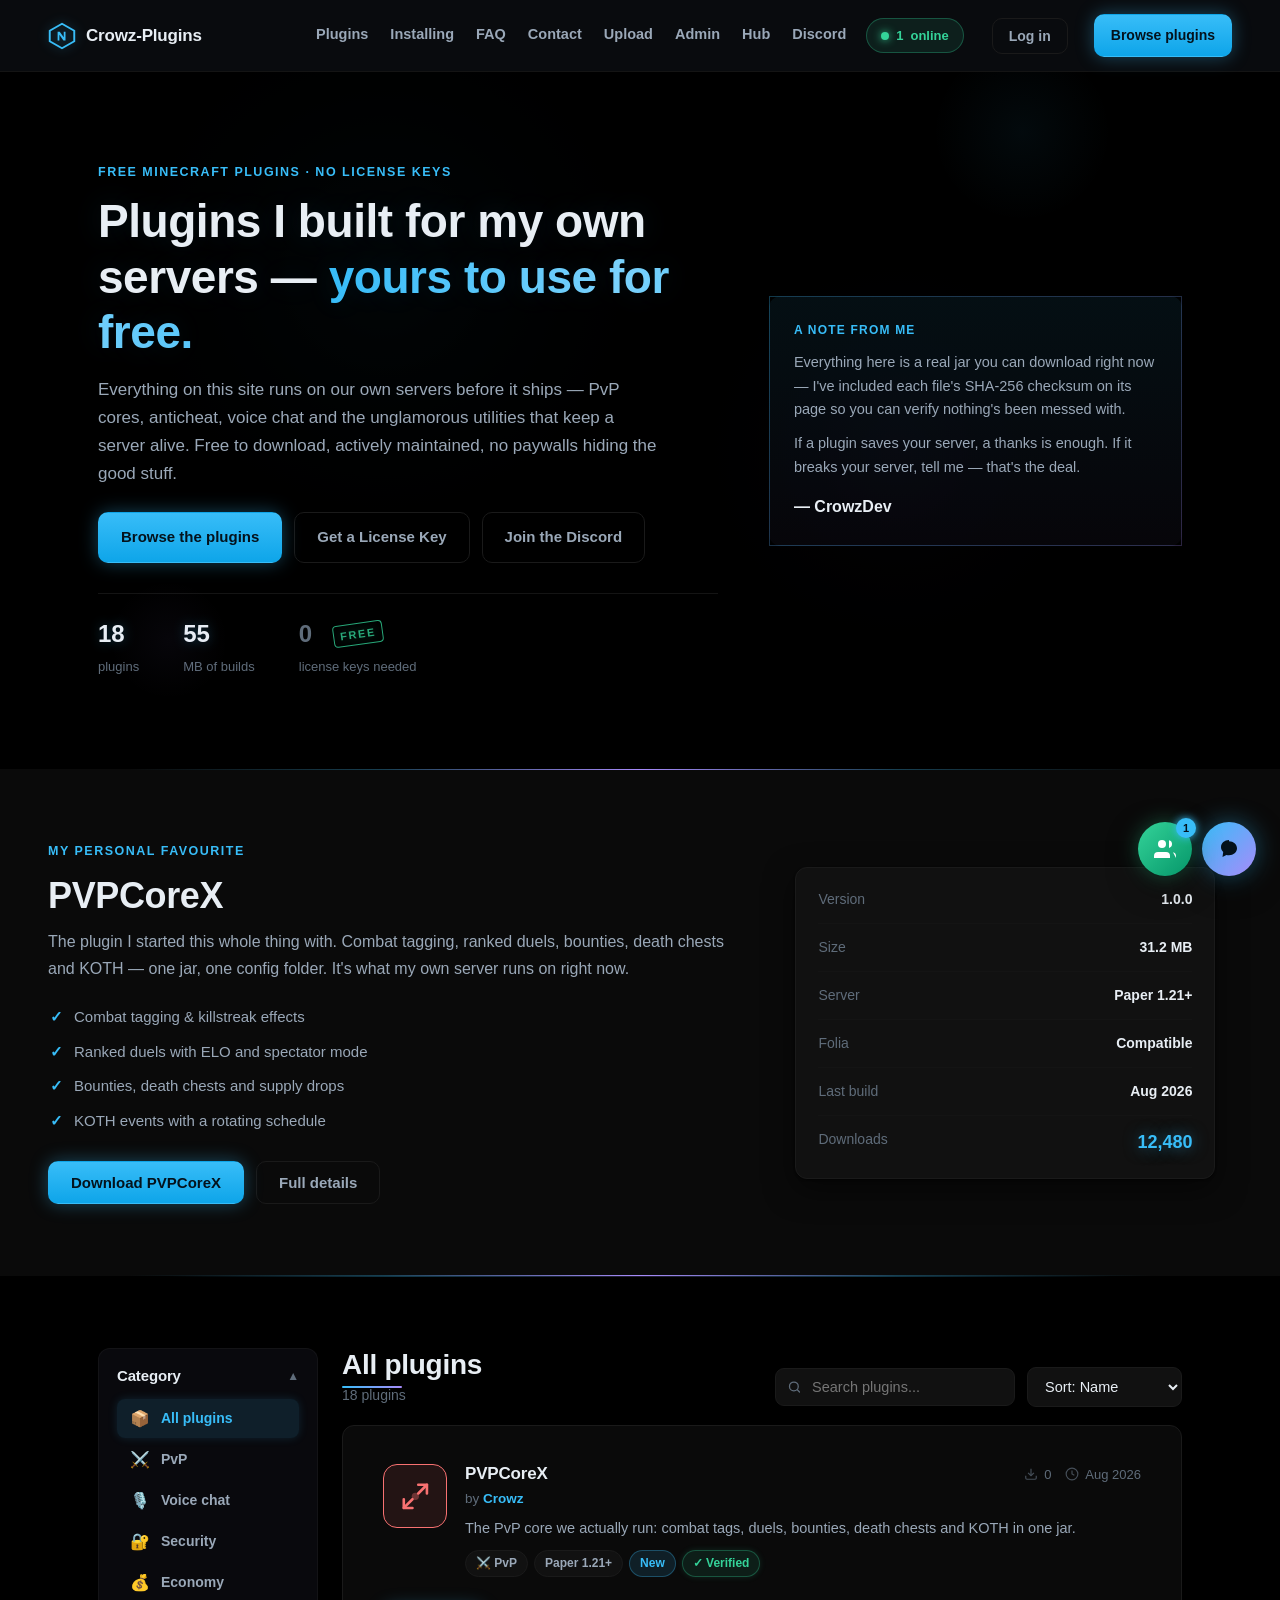
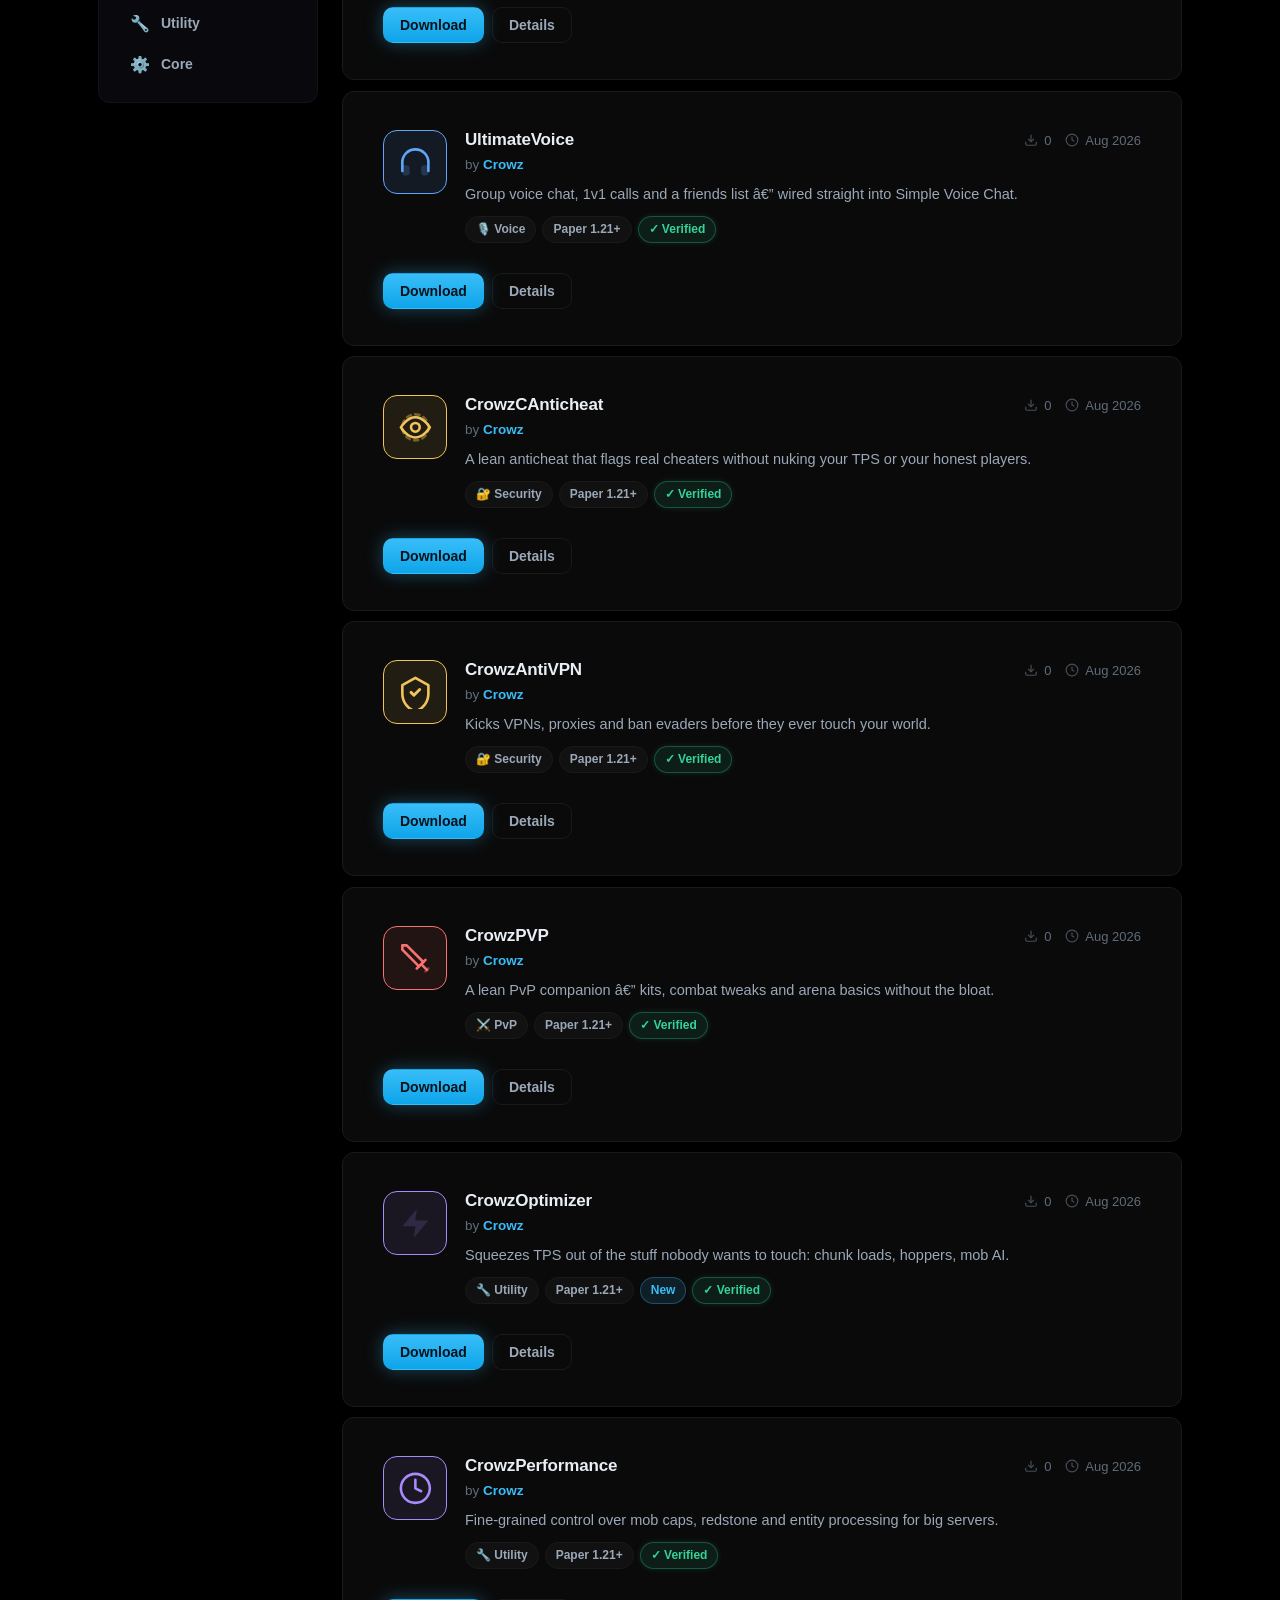
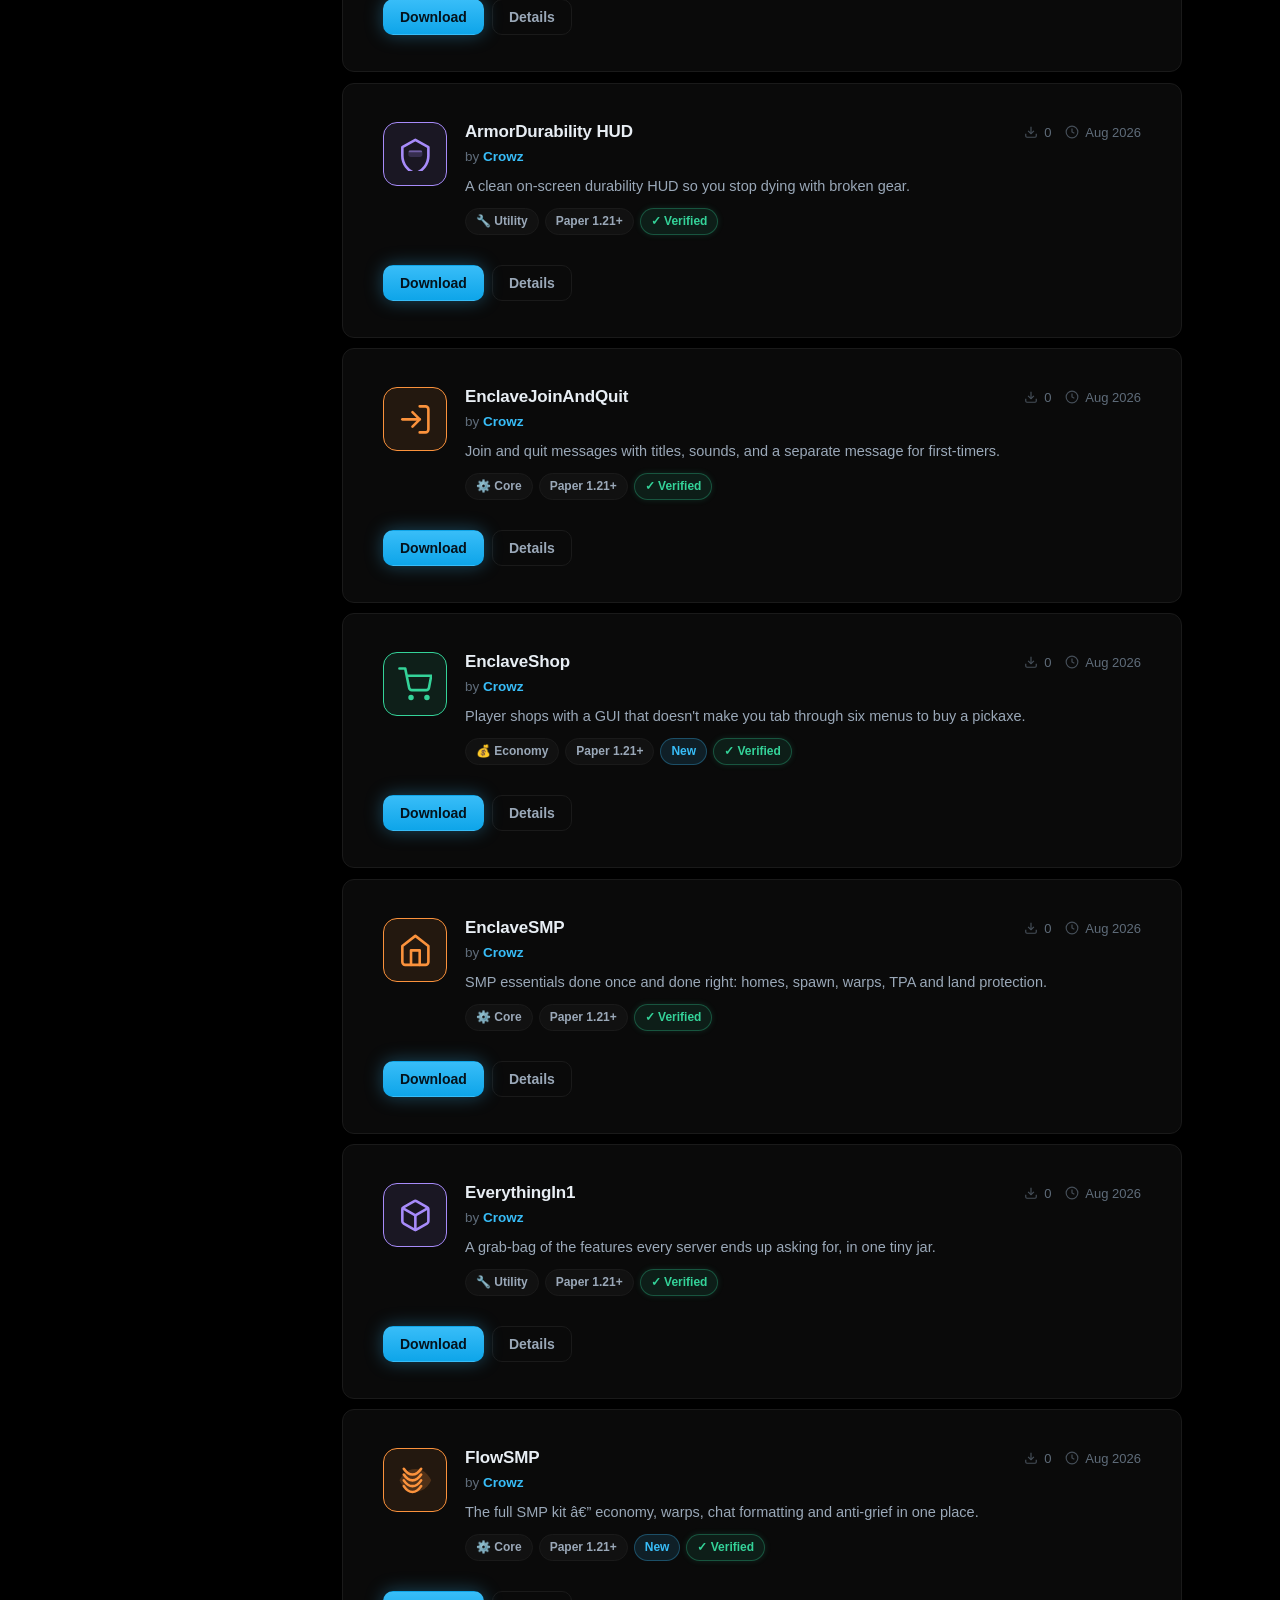
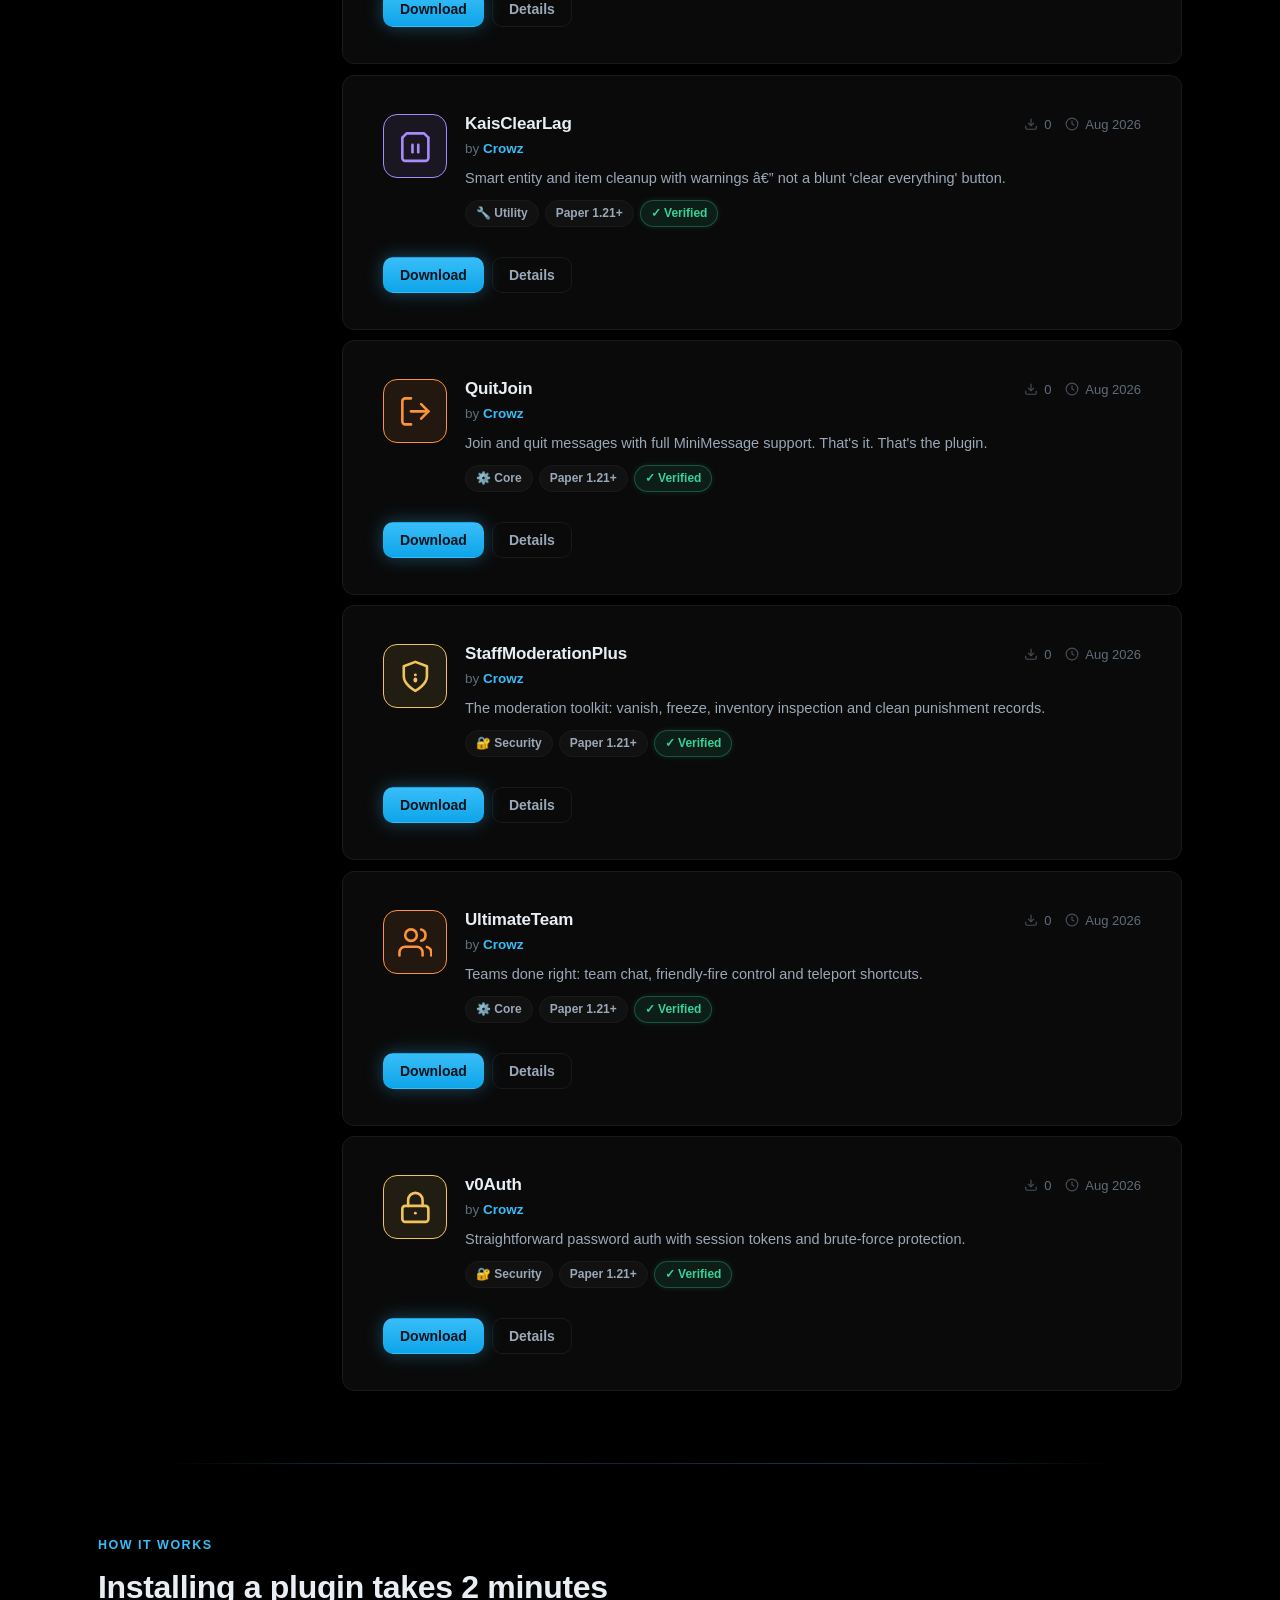
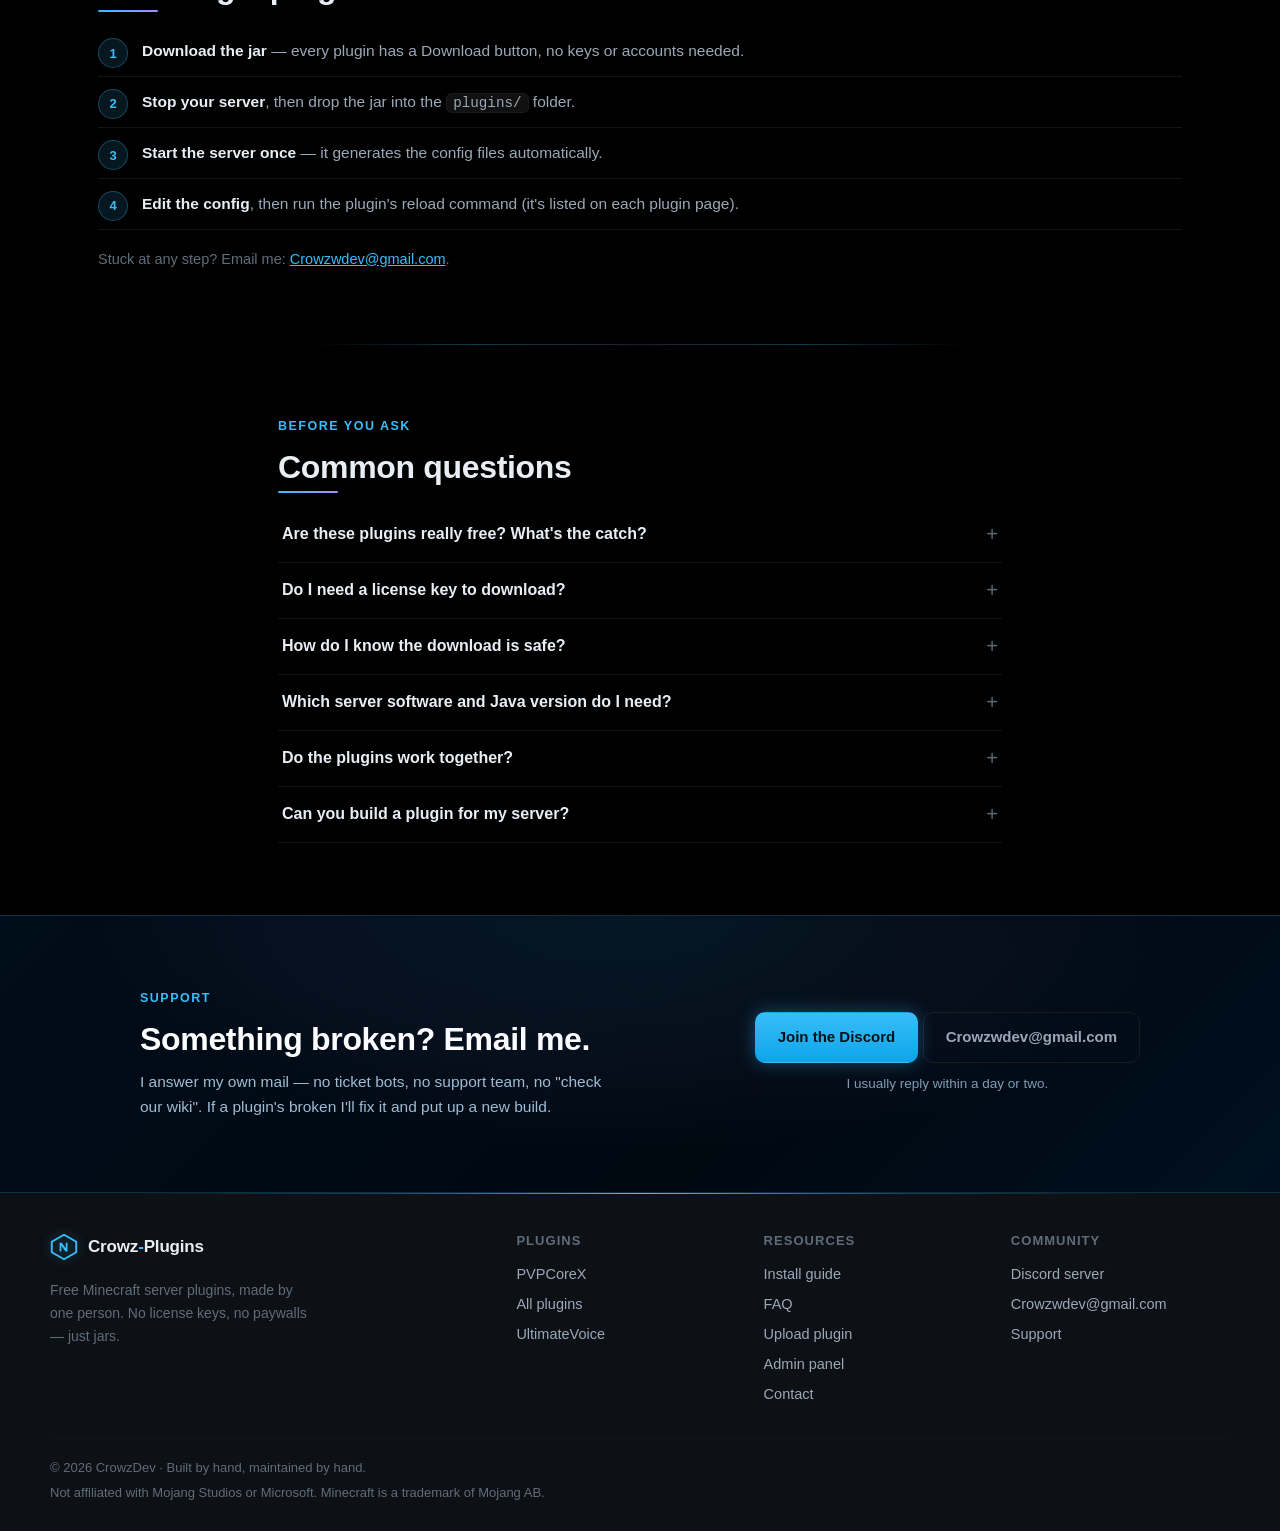
==== index.html @ bb456319 "Drop aria-hidden from decorative Google logo spans The logo spans live inside focusable buttons; Chr" ====
<!DOCTYPE html>
<html lang="en">
<head>
<meta charset="UTF-8">
<meta name="viewport" content="width=device-width, initial-scale=1.0">
<meta name="theme-color" content="#000000">
<title id="site-title">Crowz-Plugins · Free Minecraft Plugins</title>
<meta name="description" content="Free Minecraft server plugins, hand-built by one developer. No paywalls — just jars that work. PvP, anticheat, voice chat and more. StaffModerationPlus requires a free license key.">
<link rel="icon" href="data:image/svg+xml,%3Csvg xmlns='http://www.w3.org/2000/svg' viewBox='0 0 32 32'%3E%3Cpath d='M16 2 30 10v12L16 30 2 22V10Z' fill='%23f5f3ee' stroke='%232f7d4f' stroke-width='2'/%3E%3Ctext x='16' y='22' font-size='14' font-weight='700' text-anchor='middle' fill='%232f7d4f' font-family='Arial'%3EC%3C/text%3E%3C/svg%3E">
<link rel="stylesheet" href="css/style.css">
<link rel="stylesheet" href="css/loader.css">
</head>
<body>

<!-- Loading screen -->
<div class="site-loader" id="site-loader" inert>
    <div class="loader-card">
        <svg class="loader-mark" viewBox="0 0 32 32" aria-hidden="true">
            <path d="M16 2 30 10v12L16 30 2 22V10Z" fill="none" stroke="currentColor" stroke-width="2.2"/>
            <path d="M11 21V11h2.4l4.6 6.4V11H20v10h-2.4L13 14.6V21Z" fill="currentColor"/>
        </svg>
        <div class="loader-name">Crowz-Plugins</div>
        <div class="loader-sub">Free Minecraft plugins</div>
        <div class="loader-bar"><span></span></div>
        <div class="loader-msg" data-loader-msg>Loading…</div>
    </div>
</div>

<div class="scroll-progress" id="scroll-progress"></div>
<canvas id="mesh-canvas" aria-hidden="true"></canvas>
<canvas id="particle-canvas" aria-hidden="true"></canvas>
<div class="mouse-glow" id="mouse-glow"></div>

<header class="site-header" id="site-header">
    <a class="brand" href="#top" aria-label="Crowz-Plugins home">
        <svg class="brand-mark" viewBox="0 0 32 32" aria-hidden="true">
            <path d="M16 2 30 10v12L16 30 2 22V10Z" fill="none" stroke="currentColor" stroke-width="2.2"/>
            <path d="M11 21V11h2.4l4.6 6.4V11H20v10h-2.4L13 14.6V21Z" fill="currentColor"/>
        </svg>
        <span class="brand-name" id="brand-name" data-text="Crowz-Plugins">Crowz<span>-</span>Plugins</span>
    </a>
    <nav class="nav" id="nav-links" aria-label="Main navigation">
        <a href="#plugins">Plugins</a>
        <a href="#install">Installing</a>
        <a href="#faq">FAQ</a>
        <a href="#support">Contact</a>
        <a href="upload.html">Upload</a>
        <a href="admin.html">Admin</a>
        <a href="../Crowz-Hub/index.html">Hub</a>
        <a href="https://discord.gg/NG2hyARph" target="_blank" rel="noopener">Discord</a>
    </nav>
    <div class="online-badge" id="online-badge">
        <span class="online-dot"></span>
        <span id="online-count">0</span> online
    </div>
    <div class="account-area" id="account-area"></div>
    <a href="#plugins" class="btn btn-primary btn-sm nav-cta">Browse plugins</a>
    <button class="nav-toggle" id="nav-toggle" aria-expanded="false" aria-label="Toggle menu">
        <span></span><span></span><span></span>
    </button>
</header>

<main id="top">

    <section class="hero">
        <div class="hero-copy">
            <p class="eyebrow">Free Minecraft plugins · no license keys</p>
            <h1>Plugins I built for my own servers — <em>yours to use for free.</em></h1>
            <p class="hero-sub" id="hero-sub">I make these plugins because my own servers needed them. No paywalls, no license keys, no "premium" versions. Download the jar, drop it in your plugins folder, done. If something breaks, email me and I'll actually fix it.</p>
            <div class="hero-actions">
                <a href="#plugins" class="btn btn-primary">Browse the plugins</a>
                <a href="https://licensegenerator-ten.vercel.app/" target="_blank" rel="noopener" class="btn btn-ghost">Get a License Key</a>
                <a href="https://discord.gg/NG2hyARph" target="_blank" rel="noopener" class="btn btn-ghost">Join the Discord</a>
            </div>
            <div class="hero-stats">
                <div class="stat">
                    <strong id="stat-plugins">0</strong>
                    <span>plugins</span>
                </div>
                <div class="stat">
                    <strong id="stat-size">0</strong>
                    <span>MB of builds</span>
                </div>
                <div class="stat">
                    <strong>0</strong>
                    <span>license keys needed</span>
                </div>
            </div>
        </div>

        <aside class="note-card" aria-label="A note from the developer">
            <p class="note-label">A note from me</p>
            <p class="note-text">Everything here is a real jar you can download right now — I've included each file's SHA-256 checksum on its page so you can verify nothing's been messed with.</p>
            <p class="note-text">If a plugin saves your server, a thanks is enough. If it breaks your server, tell me — that's the deal.</p>
            <p class="note-sign">— CrowzDev</p>
        </aside>
    </section>

    <section class="featured" id="featured">
        <div class="featured-info">
            <p class="eyebrow">My personal favourite</p>
            <h2>PVPCoreX</h2>
            <p class="featured-desc">The plugin I started this whole thing with. Combat tagging, ranked duels, bounties, death chests and KOTH — one jar, one config folder. It's what my own server runs on right now.</p>
            <ul class="feature-list">
                <li>Combat tagging &amp; killstreak effects</li>
                <li>Ranked duels with ELO and spectator mode</li>
                <li>Bounties, death chests and supply drops</li>
                <li>KOTH events with a rotating schedule</li>
            </ul>
            <div class="featured-actions">
                <button class="btn btn-primary" data-download="pvpcorex">Download PVPCoreX</button>
                <button class="btn btn-ghost" data-open="pvpcorex">Full details</button>
            </div>
        </div>
        <div class="featured-panel">
            <div class="fp-row"><span>Version</span><strong>1.0.0</strong></div>
            <div class="fp-row"><span>Size</span><strong>31.2 MB</strong></div>
            <div class="fp-row"><span>Server</span><strong>Paper 1.21+</strong></div>
            <div class="fp-row"><span>Folia</span><strong>Compatible</strong></div>
            <div class="fp-row"><span>Last build</span><strong>Aug 2026</strong></div>
            <div class="fp-row fp-total"><span>Downloads</span><strong id="featured-downloads">12,480</strong></div>
        </div>
    </section>

    <section class="plugins" id="plugins">
        <div class="plugins-layout">
            <!-- Category sidebar -->
            <aside class="cat-sidebar" id="cat-sidebar">
                <h3 class="cat-heading">Category <span class="cat-toggle" id="cat-toggle">▲</span></h3>
                <div class="cat-list" id="cat-list">
                    <button class="cat-btn active" data-cat="all"><span class="cat-icon">📦</span> All plugins</button>
                    <button class="cat-btn" data-cat="pvp"><span class="cat-icon">⚔️</span> PvP</button>
                    <button class="cat-btn" data-cat="voice"><span class="cat-icon">🎙️</span> Voice chat</button>
                    <button class="cat-btn" data-cat="security"><span class="cat-icon">🔐</span> Security</button>
                    <button class="cat-btn" data-cat="economy"><span class="cat-icon">💰</span> Economy</button>
                    <button class="cat-btn" data-cat="utility"><span class="cat-icon">🔧</span> Utility</button>
                    <button class="cat-btn" data-cat="core"><span class="cat-icon">⚙️</span> Core</button>
                </div>
            </aside>

            <!-- Main content -->
            <div class="plugins-main">
                <div class="plugins-head">
                    <div>
                        <h2>All plugins</h2>
                        <p class="section-note" id="plugin-count">18 plugins</p>
                    </div>
                    <div class="toolbar">
                        <div class="search-wrap">
                            <svg viewBox="0 0 24 24" aria-hidden="true"><circle cx="11" cy="11" r="7"/><path d="m20 20-3.5-3.5"/></svg>
                            <input type="text" id="search" placeholder="Search plugins..." autocomplete="off" aria-label="Search plugins">
                        </div>
                        <select id="sort-filter" aria-label="Sort by">
                            <option value="name">Sort: Name</option>
                            <option value="downloads">Sort: Downloads</option>
                            <option value="updated">Sort: Updated</option>
                        </select>
                    </div>
                </div>
                <div class="plugins-grid" id="plugins-grid"></div>
                <div class="empty-state" id="empty-state" hidden>
                    <p>Nothing matches that search.</p>
                    <p class="empty-hint">Try a plugin name, a category, or something like "lag" or "voice".</p>
                </div>
            </div>
        </div>
    </section>

    <section class="install" id="install">
        <p class="eyebrow">How it works</p>
        <h2>Installing a plugin takes 2 minutes</h2>
        <ol class="install-list">
            <li><strong>Download the jar</strong> — every plugin has a Download button, no keys or accounts needed.</li>
            <li><strong>Stop your server</strong>, then drop the jar into the <code>plugins/</code> folder.</li>
            <li><strong>Start the server once</strong> — it generates the config files automatically.</li>
            <li><strong>Edit the config</strong>, then run the plugin's reload command (it's listed on each plugin page).</li>
        </ol>
        <p class="install-note">Stuck at any step? Email me: <a href="mailto:Crowzwdev@gmail.com">Crowzwdev@gmail.com</a>.</p>
    </section>

    <section class="faq" id="faq">
        <p class="eyebrow">Before you ask</p>
        <h2>Common questions</h2>
        <div class="faq-list">
            <div class="faq-item">
                <button class="faq-q" aria-expanded="false">Are these plugins really free? What's the catch?</button>
                <div class="faq-a"><p>Really free, no catch. I built these for my own servers and I publish them because other server owners kept asking. No license keys, no premium tier, no "donate to unlock" — if you want a custom plugin built for your server, that's a paid commission, but everything here is free.</p></div>
            </div>
            <div class="faq-item">
                <button class="faq-q" aria-expanded="false">Do I need a license key to download?</button>
                <div class="faq-a"><p>Most plugins download straight away with no key needed. StaffModerationPlus requires a free license key — get one at <a href="https://licensegenerator-ten.vercel.app/" target="_blank" rel="noopener">licensegenerator-ten.vercel.app</a>. It takes 2 seconds.</p></div>
            </div>
            <div class="faq-item">
                <button class="faq-q" aria-expanded="false">How do I know the download is safe?</button>
                <div class="faq-a"><p>Each plugin page shows the SHA-256 checksum of the exact jar you're downloading. If you know how, you can verify the file matches — it's the same checksum I got when I built the jar. Other than that, I'm one person with a reputation to keep, so be sensible and report anything weird to me directly.</p></div>
            </div>
            <div class="faq-item">
                <button class="faq-q" aria-expanded="false">Which server software and Java version do I need?</button>
                <div class="faq-a"><p>Everything here targets Paper 1.21+ with Java 21, and the main plugins run on Folia. Spigot may work for some plugins, but I test against Paper and that's what I recommend.</p></div>
            </div>
            <div class="faq-item">
                <button class="faq-q" aria-expanded="false">Do the plugins work together?</button>
                <div class="faq-a"><p>They're designed to. PVPCoreX and CrowzPVP share config conventions, StaffModerationPlus hooks into CrowzCAnticheat's alerts, and UltimateVoice pairs with anything. If two plugins ever fight, tell me — that's a bug I want to know about.</p></div>
            </div>
            <div class="faq-item">
                <button class="faq-q" aria-expanded="false">Can you build a plugin for my server?</button>
                <div class="faq-a"><p>Usually, yes. Commissions are how this stays sustainable — email me at <a href="mailto:Crowzwdev@gmail.com">Crowzwdev@gmail.com</a> describing what you need and I'll give you an honest quote and timeline.</p></div>
            </div>
        </div>
    </section>

    <section class="support" id="support">
        <div class="support-inner">
            <div>
                <p class="eyebrow">Support</p>
                <h2>Something broken? Email me.</h2>
                <p class="support-sub">I answer my own mail — no ticket bots, no support team, no "check our wiki". If a plugin's broken I'll fix it and put up a new build.</p>
            </div>
            <div class="support-actions">
                <a class="btn btn-primary" href="https://discord.gg/NG2hyARph" target="_blank" rel="noopener">Join the Discord</a>
                <a class="btn btn-ghost" href="mailto:Crowzwdev@gmail.com" id="support-mail">Crowzwdev@gmail.com</a>
                <p class="support-note">I usually reply within a day or two.</p>
            </div>
        </div>
    </section>

</main>

<footer class="site-footer">
    <div class="footer-grid">
        <div class="footer-brand">
            <a class="brand" href="#top">
                <svg class="brand-mark" viewBox="0 0 32 32" aria-hidden="true">
                    <path d="M16 2 30 10v12L16 30 2 22V10Z" fill="none" stroke="currentColor" stroke-width="2.2"/>
                    <path d="M11 21V11h2.4l4.6 6.4V11H20v10h-2.4L13 14.6V21Z" fill="currentColor"/>
                </svg>
                <span class="brand-name" data-text="Crowz-Plugins">Crowz<span>-</span>Plugins</span>
            </a>
            <p>Free Minecraft server plugins, made by one person. No license keys, no paywalls — just jars.</p>
        </div>
        <div class="footer-col">
            <h4>Plugins</h4>
            <a href="#featured">PVPCoreX</a>
            <a href="#plugins">All plugins</a>
            <a href="#plugins" data-cat="voice">UltimateVoice</a>
        </div>
        <div class="footer-col">
            <h4>Resources</h4>
            <a href="#install">Install guide</a>
            <a href="#faq">FAQ</a>
            <a href="upload.html">Upload plugin</a>
            <a href="admin.html">Admin panel</a>
            <a href="#support">Contact</a>
        </div>
        <div class="footer-col">
            <h4>Community</h4>
            <a href="https://discord.gg/NG2hyARph" target="_blank" rel="noopener">Discord server</a>
            <a href="mailto:Crowzwdev@gmail.com" id="footer-mail">Crowzwdev@gmail.com</a>
            <a href="#support">Support</a>
        </div>
    </div>
    <div class="footer-legal">
        <p>© 2026 CrowzDev · Built by hand, maintained by hand.</p>
        <p>Not affiliated with Mojang Studios or Microsoft. Minecraft is a trademark of Mojang AB.</p>
    </div>
</footer>

<!-- Plugin detail modal -->
<div class="modal" id="plugin-modal" hidden aria-hidden="true">
    <div class="modal-backdrop" data-close></div>
    <div class="modal-page" role="dialog" aria-modal="true" aria-labelledby="modal-title">
        <button class="modal-close" id="modal-close" aria-label="Close">×</button>
        <div id="modal-body"></div>
    </div>
</div>

<!-- Account modal -->
<div class="modal" id="auth-modal" hidden aria-hidden="true">
    <div class="modal-backdrop"></div>
    <div class="modal-panel modal-sm" role="dialog" aria-modal="true" aria-labelledby="auth-title">
        <button class="modal-close" id="auth-close" aria-label="Close">×</button>

        <div id="auth-guest">
            <div class="auth-tabs" role="tablist">
                <button class="auth-tab active" id="tab-login" type="button">Log in</button>
                <button class="auth-tab" id="tab-register" type="button">Register</button>
            </div>

            <div class="google-auth" id="google-auth">
                <button type="button" class="google-btn" id="google-login-btn">
                    <span class="google-logo"></span>
                    <span class="google-label">Continue with Google</span>
                </button>
                <div class="auth-divider"><span>or</span></div>
            </div>

            <form id="login-form" class="auth-form">
                <h3 id="auth-title">Welcome back</h3>
                <p class="modal-desc">Log in or create a free account to download plugins.</p>
                <label>Username or email
                    <input type="text" id="login-email" autocomplete="username" required>
                </label>
                <label>Password
                    <input type="password" id="login-pass" autocomplete="current-password" required>
                </label>
                <p class="form-error" id="login-error" hidden></p>
                <button class="btn btn-primary" type="submit">Log in</button>
            </form>

            <form id="register-form" class="auth-form" hidden>
                <h3>Create an account</h3>
                <p class="modal-desc">Free account to download plugins and track your downloads.</p>
                <label>Username
                    <input type="text" id="reg-username" autocomplete="username" required>
                </label>
                <label>Email
                    <input type="email" id="reg-email" autocomplete="email" required>
                </label>
                <label>Password
                    <input type="password" id="reg-pass" autocomplete="new-password" required>
                </label>
                <label>Confirm password
                    <input type="password" id="reg-pass2" autocomplete="new-password" required>
                </label>
                <p class="form-error" id="reg-error" hidden></p>
                <button class="btn btn-primary" type="submit">Create account</button>
            </form>
        </div>

        <div id="auth-session" hidden>
            <h3>My account</h3>
            <p class="modal-desc" id="session-identity"></p>
            <p class="google-badge-row" id="session-google-badge" hidden>
                <span class="google-badge"><span class="google-logo"></span> Signed in with Google</span>
            </p>
            <button class="btn btn-ghost" id="auth-logout">Log out</button>
        </div>
    </div>
</div>

<!-- AI Assistant -->
<div class="assistant-fab" id="assistant-fab" title="Ask the assistant">
    <svg viewBox="0 0 24 24" aria-hidden="true"><path d="M12 3c-4.4 0-8 3.1-8 7 0 1.9.8 3.6 2.2 4.9L5.5 20l3.9-2c.8.2 1.7.3 2.6.3 4.4 0 8-3.1 8-7s-3.6-7-8-7Z"/></svg>
</div>

<!-- Community Chat FAB -->
<div class="community-fab" id="community-fab" title="Talk to the community">
    <svg viewBox="0 0 24 24" aria-hidden="true"><path d="M17 21v-2a4 4 0 0 0-4-4H5a4 4 0 0 0-4 4v2"/><circle cx="9" cy="7" r="4"/><path d="M23 21v-2a4 4 0 0 0-3-3.87"/><path d="M16 3.13a4 4 0 0 1 0 7.75"/></svg>
    <span class="community-fab-badge" id="community-badge">0</span>
</div>

<div class="assistant-panel" id="assistant-panel" role="dialog" aria-label="Crowz Assistant">
    <div class="assistant-header">
        <div class="assistant-avatar">C</div>
        <div class="assistant-head-text">
            <strong>Crowz Assistant</strong>
            <span class="assistant-status"><span class="dot"></span> online</span>
        </div>
        <button class="assistant-close" id="assistant-close" aria-label="Close assistant">×</button>
    </div>
    <div class="assistant-chat" id="assistant-chat"></div>
    <div class="assistant-suggestions" id="assistant-suggestions"></div>
    <div class="assistant-input-row">
        <input type="text" id="assistant-input" placeholder="Ask about plugins, installs, servers..." autocomplete="off" aria-label="Message the assistant">
        <button id="assistant-send" aria-label="Send">➤</button>
    </div>
    <div class="assistant-footer">Runs locally in your browser — nothing you type leaves this page.</div>
</div>

<!-- Community Chat Panel -->
<div class="community-panel" id="community-panel" role="dialog" aria-label="Community chat">
    <div class="assistant-header">
        <div class="assistant-avatar" style="background:linear-gradient(135deg,var(--green),#059669)">👥</div>
        <div class="assistant-head-text">
            <strong>Community Chat</strong>
            <span class="assistant-status"><span class="dot" style="background:var(--green)"></span> <span id="community-online">0</span> online</span>
        </div>
        <button class="assistant-close" id="community-close" aria-label="Close chat">×</button>
    </div>
    <div class="assistant-chat" id="community-chat">
        <div class="chat-system">Welcome to community chat! Talk to other server owners, share tips, and hang out.</div>
    </div>
    <div class="community-typing" id="community-typing" hidden>
        <span class="typing-dots"><span></span><span></span><span></span></span>
        <span id="community-typing-who"></span> is typing...
    </div>
    <form class="assistant-input-row" id="community-form">
        <input type="text" id="community-input" placeholder="Say something..." autocomplete="off" maxlength="500" aria-label="Community message">
        <button type="submit" class="btn btn-primary btn-sm" id="community-send">➤</button>
    </form>
    <div class="assistant-footer">Powered by BroadcastChannel — works across tabs in your browser.</div>
</div>

<script src="js/plugins.js"></script>
<script src="js/store.js"></script>
<script src="js/google-auth.js"></script>
<script src="js/app.js"></script>
<script src="js/assistant.js"></script>
<script src="js/loader.js"></script>
</body>
</html>
---- css/style.css ----
/* Crowz-Plugins — pure black rain theme */

:root {
    --bg: #000000;
    --surface: #0a0a0a;
    --surface-2: #111111;
    --border: #1a1a1a;
    --border-soft: #141414;
    --ink: #e8eef4;
    --ink-dim: #9aa8b8;
    --ink-faint: #5f6c7a;
    --accent: #38bdf8;
    --accent-dark: #0ea5e9;
    --accent-soft: rgba(56, 189, 248, .12);
    --accent-border: rgba(56, 189, 248, .3);
    --gold: #f0c45a;
    --blue: #60a5fa;
    --violet: #a78bfa;
    --orange: #fb923c;
    --red: #f87171;
    --green: #34d399;
    --radius: 12px;
    --shadow: 0 1px 2px rgba(0, 0, 0, .6), 0 10px 30px rgba(0, 0, 0, .5);
    --font: -apple-system, BlinkMacSystemFont, "Segoe UI", Roboto, "Helvetica Neue", Arial, sans-serif;
    --mono: ui-monospace, SFMono-Regular, "Cascadia Mono", Consolas, monospace;
}

/* ---------- Keyframes ---------- */
@keyframes shimmer {
    0% { background-position: -200% center; }
    100% { background-position: 200% center; }
}
@keyframes glow-pulse {
    0%, 100% { box-shadow: 0 0 8px rgba(56, 189, 248, .3); }
    50% { box-shadow: 0 0 22px rgba(56, 189, 248, .6); }
}
@keyframes glow-pulse-strong {
    0%, 100% { box-shadow: 0 0 12px rgba(56, 189, 248, .4), 0 0 30px rgba(56, 189, 248, .15); }
    50% { box-shadow: 0 0 28px rgba(56, 189, 248, .7), 0 0 60px rgba(56, 189, 248, .25); }
}
@keyframes card-enter {
    from { opacity: 0; transform: translateY(18px); }
    to { opacity: 1; transform: none; }
}
@keyframes fade-in-up {
    from { opacity: 0; transform: translateY(12px); }
    to { opacity: 1; transform: none; }
}
@keyframes border-glow {
    0%, 100% { border-color: var(--border); }
    50% { border-color: var(--accent-border); }
}
@keyframes float-glow {
    0%, 100% { transform: translateY(0); box-shadow: 0 0 20px rgba(56, 189, 248, .08), var(--shadow); }
    50% { transform: translateY(-6px); box-shadow: 0 0 30px rgba(56, 189, 248, .18), var(--shadow); }
}
@keyframes hero-text-shimmer {
    0% { background-position: -200% center; }
    100% { background-position: 200% center; }
}
@keyframes dot-pulse {
    0%, 100% { opacity: 1; }
    50% { opacity: .3; }
}
@keyframes slide-in-right {
    from { opacity: 0; transform: translateX(20px); }
    to { opacity: 1; transform: none; }
}

* { margin: 0; padding: 0; box-sizing: border-box; }

html { scroll-behavior: smooth; }

body {
    background: var(--bg);
    color: var(--ink);
    font-family: var(--font);
    font-size: 16px;
    line-height: 1.65;
    -webkit-font-smoothing: antialiased;
}

h1, h2, h3, h4 { font-weight: 800; line-height: 1.2; letter-spacing: -.01em; }
code { font-family: var(--mono); font-size: .92em; background: var(--surface-2); border: 1px solid var(--border); border-radius: 6px; padding: 1px 6px; }
a { color: var(--accent); }
a:hover { color: var(--accent-dark); }

main { position: relative; z-index: 2; }
.site-footer { position: relative; z-index: 2; }

/* ---------- Buttons ---------- */
.btn {
    display: inline-flex;
    align-items: center;
    justify-content: center;
    gap: 8px;
    border-radius: 10px;
    padding: 12px 22px;
    font-family: var(--font);
    font-size: 15px;
    font-weight: 700;
    text-decoration: none;
    cursor: pointer;
    border: 1px solid transparent;
    transition: background .15s, border-color .15s, transform .1s, box-shadow .15s;
    white-space: nowrap;
}
.btn:active { transform: translateY(1px); }
.btn-primary { background: linear-gradient(180deg, var(--accent), var(--accent-dark)); color: #04121c; box-shadow: 0 0 18px rgba(56, 189, 248, .35); animation: glow-pulse 3s ease-in-out infinite; }
.btn-primary:hover { background: linear-gradient(180deg, #7dd3fc, var(--accent)); color: #04121c; box-shadow: 0 0 30px rgba(56, 189, 248, .6); animation: none; }
.btn-ghost { background: transparent; color: var(--ink-dim); border-color: var(--border); }
.btn-ghost:hover { color: var(--ink); border-color: var(--accent-border); box-shadow: 0 0 14px rgba(56, 189, 248, .15); }
.btn-sm { padding: 9px 16px; font-size: 14px; }

/* ---------- Header ---------- */
.site-header {
    position: sticky;
    top: 0;
    z-index: 100;
    display: flex;
    align-items: center;
    gap: 20px;
    padding: 14px clamp(18px, 4vw, 48px);
    background: rgba(10, 12, 16, .92);
    border-bottom: 1px solid var(--border-soft);
}
.site-header.scrolled { box-shadow: 0 2px 18px rgba(0, 0, 0, .4); }
.brand { display: inline-flex; align-items: center; gap: 10px; text-decoration: none; color: var(--ink); }
.brand:hover { color: var(--ink); }
.brand-mark { width: 28px; height: 28px; color: var(--accent); filter: drop-shadow(0 0 8px rgba(56, 189, 248, .5)); }
.brand-name { font-weight: 800; font-size: 17px; letter-spacing: -.01em; }
.brand-name span { color: var(--accent); animation: glow-pulse 4s ease-in-out infinite; }
.nav { display: flex; gap: 22px; margin-left: auto; }
.nav a {
    text-decoration: none;
    color: var(--ink-dim);
    font-size: 14.5px;
    font-weight: 600;
    position: relative;
    padding-bottom: 2px;
}
.nav a::after {
    content: '';
    position: absolute;
    left: 0;
    bottom: -2px;
    width: 0;
    height: 2px;
    border-radius: 2px;
    background: var(--accent);
    transition: width .2s ease;
}
.nav a:hover { color: var(--accent); }
.nav a:hover::after { width: 100%; }
.account-area { display: flex; align-items: center; margin-left: 8px; }
.online-badge {
    display: flex; align-items: center; gap: 7px;
    padding: 6px 14px; border-radius: 999px;
    background: rgba(52,211,153,.1); border: 1px solid rgba(52,211,153,.3);
    font-size: 13px; font-weight: 700; color: var(--green);
    animation: border-glow 3s ease-in-out infinite;
}
.online-dot { width: 8px; height: 8px; border-radius: 50%; background: var(--green); animation: dot-pulse 2s ease-in-out infinite; box-shadow: 0 0 8px var(--green); }
@keyframes dot-pulse {
    0%, 100% { opacity: 1; transform: scale(1); }
    50% { opacity: .4; transform: scale(.85); }
}
.nav-cta { margin-left: 6px; }
.nav-toggle {
    display: none;
    flex-direction: column;
    gap: 4px;
    background: none;
    border: none;
    cursor: pointer;
    padding: 6px;
}
.nav-toggle span { width: 20px; height: 2px; background: var(--ink); border-radius: 2px; }

/* ---------- Hero ---------- */
.hero {
    display: grid;
    grid-template-columns: 1.2fr .8fr;
    gap: clamp(24px, 4vw, 56px);
    align-items: center;
    padding: clamp(48px, 7vw, 96px) clamp(18px, 4vw, 48px);
    max-width: 1180px;
    margin: 0 auto;
}
.eyebrow {
    font-size: 12.5px;
    font-weight: 800;
    text-transform: uppercase;
    letter-spacing: .12em;
    color: var(--accent);
    margin-bottom: 12px;
}
.hero h1 { font-size: clamp(30px, 4.6vw, 46px); margin-bottom: 16px; }
.hero h1 em {
    font-style: normal;
    color: var(--accent);
    background: linear-gradient(90deg, var(--accent), #7dd3fc, var(--accent), #0ea5e9);
    background-size: 200% auto;
    -webkit-background-clip: text;
    -webkit-text-fill-color: transparent;
    background-clip: text;
    animation: hero-text-shimmer 4s linear infinite;
}
.hero-sub { color: var(--ink-dim); font-size: 17px; max-width: 60ch; margin-bottom: 24px; }
.hero-actions { display: flex; flex-wrap: wrap; gap: 12px; margin-bottom: 30px; }
.hero-stats { display: flex; gap: clamp(20px, 4vw, 44px); border-top: 1px solid var(--border-soft); padding-top: 20px; }
.stat strong { display: block; font-size: 24px; font-weight: 800; color: var(--ink); text-shadow: 0 0 12px rgba(56, 189, 248, .3); }
.stat span { font-size: 13px; color: var(--ink-faint); }

.note-card {
    background: linear-gradient(180deg, rgba(56, 189, 248, .09), rgba(56, 189, 248, .04));
    border: 1px solid var(--accent-border);
    border-radius: var(--radius);
    padding: 24px;
    animation: float-glow 6s ease-in-out infinite;
}
.note-label {
    font-size: 12px;
    font-weight: 800;
    text-transform: uppercase;
    letter-spacing: .1em;
    color: var(--accent);
    margin-bottom: 10px;
}
.note-text { font-size: 14.5px; color: var(--ink-dim); margin-bottom: 10px; }
.note-sign { font-weight: 800; color: var(--ink); margin-top: 14px; }

/* ---------- Featured ---------- */
.featured {
    display: grid;
    grid-template-columns: 1.2fr .8fr;
    gap: clamp(24px, 4vw, 56px);
    align-items: center;
    background: var(--surface);
    border-top: 1px solid var(--border-soft);
    border-bottom: 1px solid var(--border-soft);
    padding: clamp(40px, 6vw, 72px) clamp(18px, 4vw, 48px);
}
.featured-info { max-width: 720px; margin: 0 auto; width: 100%; }
.featured h2 { font-size: clamp(26px, 3.4vw, 36px); margin-bottom: 12px; }
.featured-desc { color: var(--ink-dim); margin-bottom: 18px; }
.feature-list { list-style: none; margin-bottom: 22px; }
.feature-list li { padding: 5px 0 5px 26px; position: relative; color: var(--ink-dim); font-size: 15px; }
.feature-list li::before {
    content: '✓';
    position: absolute;
    left: 2px;
    color: var(--accent);
    font-weight: 800;
}
.featured-actions { display: flex; gap: 12px; flex-wrap: wrap; }

.featured-panel {
    max-width: 420px;
    width: 100%;
    margin: 0 auto;
    background: var(--surface-2);
    border: 1px solid var(--border);
    border-radius: var(--radius);
    padding: 8px 22px;
    box-shadow: var(--shadow);
    animation: border-glow 4s ease-in-out infinite;
}
.fp-row {
    display: flex;
    justify-content: space-between;
    padding: 12px 0;
    border-bottom: 1px solid var(--border-soft);
    font-size: 14px;
}
.fp-row span { color: var(--ink-faint); }
.fp-row strong { font-weight: 700; }
.fp-total { border-bottom: none; }
.fp-total strong { color: var(--accent); font-size: 18px; text-shadow: 0 0 16px rgba(56, 189, 248, .5); animation: glow-pulse 3s ease-in-out infinite; }

/* ---------- Catalogue ---------- */
.plugins { padding: clamp(40px, 6vw, 72px) clamp(18px, 4vw, 48px); max-width: 1180px; margin: 0 auto; }
.plugins-head {
    display: flex;
    justify-content: space-between;
    align-items: flex-end;
    gap: 20px;
    flex-wrap: wrap;
    margin-bottom: 26px;
}
.plugins-head h2 { font-size: clamp(24px, 3vw, 32px); }
.section-note { color: var(--ink-faint); font-size: 14px; margin-top: 4px; }

.toolbar { display: flex; gap: 12px; align-items: center; flex-wrap: wrap; }
.search-wrap { position: relative; }
.search-wrap svg { position: absolute; left: 12px; top: 50%; transform: translateY(-50%); width: 15px; height: 15px; fill: none; stroke: var(--ink-faint); stroke-width: 2; stroke-linecap: round; pointer-events: none; }
.search-wrap input { padding-left: 36px; }

input, select, textarea {
    font-family: var(--font);
    font-size: 14.5px;
    color: var(--ink);
    background: var(--surface-2);
    border: 1px solid var(--border);
    border-radius: 9px;
    padding: 10px 13px;
    outline: none;
    transition: border-color .15s, box-shadow .15s;
}
input:focus, select:focus { border-color: var(--accent); box-shadow: 0 0 12px rgba(56, 189, 248, .2); }

.plugins-grid {
    display: grid;
    grid-template-columns: repeat(auto-fill, minmax(300px, 1fr));
    gap: 18px;
}
.plugin-card {
    background: var(--surface);
    border: 1px solid var(--border);
    border-radius: var(--radius);
    padding: 20px;
    box-shadow: 0 1px 2px rgba(0, 0, 0, .3);
    display: flex;
    flex-direction: column;
    gap: 12px;
    animation: card-enter .4s ease backwards;
}
.plugin-card:nth-child(1) { animation-delay: .05s; }
.plugin-card:nth-child(2) { animation-delay: .1s; }
.plugin-card:nth-child(3) { animation-delay: .15s; }
.plugin-card:nth-child(4) { animation-delay: .2s; }
.plugin-card:nth-child(5) { animation-delay: .25s; }
.plugin-card:nth-child(6) { animation-delay: .3s; }
.plugin-card:nth-child(7) { animation-delay: .35s; }
.plugin-card:nth-child(8) { animation-delay: .4s; }
.plugin-card:nth-child(9) { animation-delay: .45s; }
.plugin-card:nth-child(10) { animation-delay: .5s; }
.plugin-card:nth-child(11) { animation-delay: .55s; }
.plugin-card:nth-child(12) { animation-delay: .6s; }
.plugin-card:nth-child(13) { animation-delay: .65s; }
.plugin-card:nth-child(14) { animation-delay: .7s; }
.plugin-card:nth-child(15) { animation-delay: .75s; }
.plugin-card:nth-child(16) { animation-delay: .8s; }
.plugin-card:nth-child(17) { animation-delay: .85s; }
.plugin-card:nth-child(18) { animation-delay: .9s; }
.plugin-card:hover {
    transform: translateY(-4px) scale(1.01);
    box-shadow: 0 0 24px rgba(56, 189, 248, .2), 0 8px 30px rgba(0, 0, 0, .4);
    border-color: var(--accent-border);
}
.card-head { display: flex; align-items: center; gap: 12px; }
.card-title h3 { font-size: 16.5px; }
.card-blurb { font-size: 14px; color: var(--ink-dim); flex: 1; }
.card-meta { display: flex; flex-wrap: wrap; gap: 6px; }
.card-actions { display: flex; gap: 8px; }

.tile {
    width: 40px;
    height: 40px;
    flex-shrink: 0;
    display: grid;
    place-items: center;
    border-radius: 10px;
    font-weight: 800;
    font-size: 13px;
    border: 1px solid;
    overflow: hidden;
}
.tile svg {
    width: 65%;
    height: 65%;
    flex-shrink: 0;
}
.tile-pvp { color: var(--red); border-color: rgba(248, 113, 113, .35); background: rgba(248, 113, 113, .1); }
.tile-voice { color: var(--blue); border-color: rgba(96, 165, 250, .35); background: rgba(96, 165, 250, .1); }
.tile-security { color: var(--gold); border-color: rgba(240, 196, 90, .35); background: rgba(240, 196, 90, .1); }
.tile-economy { color: var(--green); border-color: rgba(52, 211, 153, .35); background: rgba(52, 211, 153, .1); }
.tile-utility { color: var(--violet); border-color: rgba(167, 139, 250, .35); background: rgba(167, 139, 250, .1); }
.tile-core { color: var(--orange); border-color: rgba(251, 146, 60, .35); background: rgba(251, 146, 60, .1); }
.tile-lg { width: 52px; height: 52px; font-size: 16px; }
.tile-lg svg { width: 60%; height: 60%; }

.chip {
    display: inline-flex;
    align-items: center;
    gap: 5px;
    padding: 3px 10px;
    border-radius: 999px;
    background: var(--surface-2);
    border: 1px solid var(--border);
    color: var(--ink-dim);
    font-size: 12px;
    font-weight: 600;
    white-space: nowrap;
}
.chip-fresh { color: var(--accent); border-color: var(--accent-border); background: var(--accent-soft); animation: fresh-pulse 2.6s ease-in-out infinite; }
@keyframes fresh-pulse { 0%, 100% { box-shadow: 0 0 0 rgba(56, 189, 248, 0); } 50% { box-shadow: 0 0 12px rgba(56, 189, 248, .4); } }
.chip-ok { color: var(--green); border-color: rgba(52, 211, 153, .3); background: rgba(52, 211, 153, .1); }
.chip-cat { color: var(--ink-dim); }
.chip-dl { color: var(--ink-faint); }

.empty-state { text-align: center; padding: 48px 16px; color: var(--ink-dim); }
.empty-hint { font-size: 14px; color: var(--ink-faint); margin-top: 6px; }

/* ---------- Install ---------- */
.install { max-width: 1180px; margin: 0 auto; padding: clamp(40px, 6vw, 72px) clamp(18px, 4vw, 48px); }
.install h2 { font-size: clamp(24px, 3vw, 32px); margin-bottom: 20px; }
.install-list { list-style: none; counter-reset: step; }
.install-list li {
    counter-increment: step;
    position: relative;
    padding: 12px 0 12px 44px;
    font-size: 15.5px;
    color: var(--ink-dim);
    border-bottom: 1px solid var(--border-soft);
}
.install-list li::before {
    content: counter(step);
    position: absolute;
    left: 0;
    top: 12px;
    width: 28px;
    height: 28px;
    border-radius: 50%;
    background: var(--accent-soft);
    color: var(--accent);
    border: 1px solid var(--accent-border);
    font-weight: 800;
    font-size: 13px;
    display: grid;
    place-items: center;
}
.install-list li strong { color: var(--ink); }
.install-note { margin-top: 18px; font-size: 14.5px; color: var(--ink-faint); }

/* ---------- FAQ ---------- */
.faq { max-width: 820px; margin: 0 auto; padding: clamp(40px, 6vw, 72px) clamp(18px, 4vw, 48px); }
.faq h2 { font-size: clamp(24px, 3vw, 32px); margin-bottom: 20px; }
.faq-item { border-bottom: 1px solid var(--border-soft); }
.faq-q {
    width: 100%;
    background: none;
    border: none;
    text-align: left;
    font-family: var(--font);
    font-size: 16px;
    font-weight: 700;
    color: var(--ink);
    padding: 16px 4px;
    cursor: pointer;
    display: flex;
    justify-content: space-between;
    align-items: center;
    gap: 12px;
}
.faq-q::after { content: '+'; color: var(--ink-faint); font-size: 20px; font-weight: 400; transition: transform .15s; }
.faq-item.open .faq-q::after { transform: rotate(45deg); }
.faq-a { display: none; padding: 0 4px 18px; color: var(--ink-dim); font-size: 15px; }
.faq-item.open .faq-a { display: block; }

/* ---------- Support ---------- */
.support {
    padding: clamp(40px, 6vw, 72px) clamp(18px, 4vw, 48px);
    background: linear-gradient(135deg, #000d1a, #000810 60%, #001020);
    border-top: 1px solid rgba(56, 189, 248, .2);
    border-bottom: 1px solid rgba(56, 189, 248, .2);
    position: relative;
    overflow: hidden;
}
.support::before {
    content: '';
    position: absolute;
    inset: 0;
    background: radial-gradient(ellipse at 50% 0%, rgba(56, 189, 248, .06) 0%, transparent 60%);
    pointer-events: none;
}
.support-inner {
    max-width: 1000px;
    margin: 0 auto;
    display: flex;
    justify-content: space-between;
    align-items: center;
    gap: 24px;
    flex-wrap: wrap;
}
.support .eyebrow { color: var(--accent); }
.support h2 { color: #fff; font-size: clamp(24px, 3vw, 32px); margin-bottom: 10px; }
.support-sub { color: #9fbcd4; font-size: 15.5px; max-width: 55ch; }
.support-actions { text-align: center; }
.support-actions .btn-primary { background: linear-gradient(180deg, var(--accent), var(--accent-dark)); color: #04121c; }
.support-note { color: #7f9cb4; font-size: 13.5px; margin-top: 10px; }

/* ---------- Footer ---------- */
.site-footer { background: #0d1015; border-top: 1px solid var(--border-soft); padding: 40px clamp(18px, 4vw, 48px) 28px; }
.footer-grid {
    max-width: 1180px;
    margin: 0 auto;
    display: grid;
    grid-template-columns: 2fr 1fr 1fr 1fr;
    gap: 28px;
}
.footer-brand p { color: var(--ink-faint); font-size: 14px; margin-top: 10px; max-width: 34ch; }
.footer-col h4 { font-size: 13px; text-transform: uppercase; letter-spacing: .08em; color: var(--ink-faint); margin-bottom: 12px; }
.footer-col a { display: block; color: var(--ink-dim); text-decoration: none; font-size: 14.5px; padding: 3px 0; }
.footer-col a:hover { color: var(--accent); }
.footer-legal {
    max-width: 1180px;
    margin: 28px auto 0;
    border-top: 1px solid var(--border-soft);
    padding-top: 18px;
    color: var(--ink-faint);
    font-size: 13px;
    display: flex;
    flex-direction: column;
    gap: 4px;
}

/* ---------- Modal ---------- */
.modal { position: fixed; inset: 0; z-index: 400; display: grid; place-items: center; }
.modal[hidden] { display: none; }
.modal-backdrop { position: absolute; inset: 0; background: rgba(4, 6, 9, .8); }
.modal-close {
    position: absolute;
    top: 18px;
    right: 22px;
    width: 36px;
    height: 36px;
    border-radius: 10px;
    background: var(--surface-2);
    border: 1px solid var(--border);
    color: var(--ink-dim);
    font-size: 20px;
    line-height: 1;
    cursor: pointer;
    z-index: 10;
    transition: color .15s, background .15s;
}
.modal-close:hover { color: var(--ink); background: var(--border); }
.modal-panel {
    position: relative;
    width: min(420px, 100%);
    max-height: 88vh;
    overflow-y: auto;
    background: var(--surface);
    border: 1px solid var(--border);
    border-radius: 14px;
    box-shadow: 0 0 40px rgba(56, 189, 248, .12), var(--shadow);
    padding: 26px;
    animation: slide-in .18s ease;
}

/* --- Detail page (Modrinth-style) --- */
.modal-page {
    position: relative;
    width: 100%;
    max-width: 1060px;
    height: 100%;
    max-height: 100vh;
    overflow-y: auto;
    background: var(--bg);
    border-left: 1px solid var(--border-soft);
    border-right: 1px solid var(--border-soft);
    padding: 0;
    animation: slide-in .22s ease;
}
@keyframes slide-in { from { opacity: 0; transform: translateY(14px); } to { opacity: 1; transform: none; } }

/* Header */
.detail-header {
    display: flex;
    gap: 22px;
    align-items: flex-start;
    padding: 36px 32px 28px;
    border-bottom: 1px solid var(--border-soft);
    background: var(--surface);
}
.detail-icon {
    width: 72px;
    height: 72px;
    flex-shrink: 0;
    display: grid;
    place-items: center;
    border-radius: 16px;
    font-weight: 800;
    font-size: 22px;
    border: 1px solid;
    overflow: hidden;
}
.detail-icon svg {
    width: 52%;
    height: 52%;
}
.detail-info { flex: 1; min-width: 0; }
.detail-name { font-size: 28px; font-weight: 800; margin-bottom: 4px; color: var(--ink); }
.detail-author { font-size: 14.5px; color: var(--ink-dim); margin-bottom: 8px; }
.detail-author strong { color: var(--accent); }
.detail-blurb { font-size: 15px; color: var(--ink-dim); margin-bottom: 14px; line-height: 1.55; }
.detail-stats { display: flex; flex-wrap: wrap; gap: 16px; margin-bottom: 14px; }
.detail-stat { font-size: 13.5px; color: var(--ink-faint); display: inline-flex; align-items: center; gap: 5px; }
.detail-stat svg { width: 14px; height: 14px; fill: none; stroke: currentColor; stroke-width: 2; stroke-linecap: round; }
.detail-tags { display: flex; flex-wrap: wrap; gap: 6px; }
.detail-actions {
    display: flex;
    flex-direction: column;
    align-items: flex-end;
    gap: 8px;
    flex-shrink: 0;
}
.btn-lg { padding: 14px 28px; font-size: 15.5px; border-radius: 12px; }
.dl-size { font-size: 13px; color: var(--ink-faint); }

/* Tabs */
.detail-tabs {
    display: flex;
    gap: 0;
    padding: 0 32px;
    background: var(--surface);
    border-bottom: 1px solid var(--border-soft);
}
.tab {
    padding: 12px 20px;
    font-family: var(--font);
    font-size: 14.5px;
    font-weight: 700;
    color: var(--ink-faint);
    background: none;
    border: none;
    border-bottom: 2px solid transparent;
    cursor: pointer;
    transition: color .15s, border-color .15s;
}
.tab:hover { color: var(--ink-dim); }
.tab.active { color: var(--accent); border-bottom-color: var(--accent); }

/* Body */
.detail-body {
    display: grid;
    grid-template-columns: 1fr 300px;
    gap: 0;
    min-height: 400px;
}
.detail-content { padding: 28px 32px; min-width: 0; }
.detail-sidebar {
    padding: 28px 24px;
    border-left: 1px solid var(--border-soft);
    display: flex;
    flex-direction: column;
    gap: 18px;
}

/* Content sections */
.detail-section { margin-bottom: 28px; }
.detail-section:last-child { margin-bottom: 0; }
.detail-section h3 {
    font-size: 18px;
    font-weight: 800;
    color: var(--ink);
    margin-bottom: 12px;
}
.detail-section p { color: var(--ink-dim); font-size: 15px; line-height: 1.65; margin-bottom: 10px; }
.detail-features {
    list-style: none;
    display: grid;
    grid-template-columns: 1fr 1fr;
    gap: 6px 16px;
}
.detail-features li {
    padding: 5px 0 5px 26px;
    position: relative;
    font-size: 14.5px;
    color: var(--ink-dim);
}
.detail-features li::before {
    content: '✓';
    position: absolute;
    left: 2px;
    color: var(--accent);
    font-weight: 800;
}
.detail-commands {
    list-style: none;
    display: flex;
    flex-wrap: wrap;
    gap: 8px;
}
.detail-commands li {
    background: var(--surface-2);
    border: 1px solid var(--border);
    border-radius: 8px;
    padding: 6px 12px;
    font-family: var(--mono);
    font-size: 13px;
    color: var(--accent);
}
.detail-install {
    list-style: none;
    counter-reset: step;
}
.detail-install li {
    counter-increment: step;
    padding: 6px 0 6px 40px;
    position: relative;
    font-size: 14.5px;
    color: var(--ink-dim);
}
.detail-install li::before {
    content: counter(step);
    position: absolute;
    left: 0;
    top: 6px;
    width: 26px;
    height: 26px;
    border-radius: 50%;
    background: var(--accent-soft);
    color: var(--accent);
    border: 1px solid var(--accent-border);
    font-weight: 800;
    font-size: 12px;
    display: grid;
    place-items: center;
}
.detail-install li strong { color: var(--ink); }
.detail-checksum {
    background: var(--surface-2);
    border: 1px solid var(--border);
    border-radius: 10px;
    padding: 12px 16px;
    overflow-x: auto;
}
.detail-checksum code { background: none; border: none; font-size: 12px; color: var(--accent); white-space: pre; }
.detail-checksum-note { color: var(--ink-faint); font-size: 12.5px; margin-top: 8px; }

/* Sidebar cards */
.sidebar-card {
    background: var(--surface);
    border: 1px solid var(--border);
    border-radius: 12px;
    padding: 18px;
}
.sidebar-card h4 {
    font-size: 14px;
    font-weight: 800;
    color: var(--ink);
    margin-bottom: 14px;
    text-transform: none;
    letter-spacing: 0;
}
.sidebar-row {
    display: flex;
    justify-content: space-between;
    align-items: center;
    padding: 7px 0;
    border-bottom: 1px solid var(--border-soft);
    font-size: 14px;
}
.sidebar-row:last-child { border-bottom: none; }
.sidebar-label { color: var(--ink-faint); }
.sidebar-value { color: var(--ink); font-weight: 600; }
.sidebar-chips {
    display: flex;
    flex-wrap: wrap;
    gap: 6px;
}
.sidebar-chips .chip { font-size: 12px; }
.sidebar-list { list-style: none; }
.sidebar-list li {
    padding: 5px 0;
    font-size: 14px;
    color: var(--ink-dim);
    border-bottom: 1px solid var(--border-soft);
}
.sidebar-list li:last-child { border-bottom: none; }
.sidebar-list li::before { content: '›'; color: var(--accent); margin-right: 8px; }
.sidebar-links { list-style: none; }
.sidebar-links li { padding: 4px 0; }
.sidebar-links a {
    font-size: 14px;
    color: var(--accent);
    text-decoration: none;
    display: inline-flex;
    align-items: center;
    gap: 6px;
}
.sidebar-links a:hover { text-decoration: underline; }
.sidebar-links a::after { content: '↗'; font-size: 11px; }

/* Tab panels */
.tab-panel { display: none; }
.tab-panel.active { display: block; }

/* Responsive detail */
@media (max-width: 860px) {
    .detail-header { flex-direction: column; gap: 16px; padding: 24px 20px; }
    .detail-actions { align-items: flex-start; }
    .detail-body { grid-template-columns: 1fr; }
    .detail-sidebar { border-left: none; border-top: 1px solid var(--border-soft); padding: 20px; }
    .detail-content { padding: 20px; }
    .detail-features { grid-template-columns: 1fr; }
    .detail-tabs { padding: 0 20px; }
}

/* ---------- Account ---------- */
.auth-tabs { display: flex; gap: 4px; background: var(--surface-2); border: 1px solid var(--border); border-radius: 9px; padding: 4px; margin-bottom: 18px; }
.auth-tab { flex: 1; padding: 8px 10px; border: none; border-radius: 7px; background: transparent; color: var(--ink-dim); font-family: var(--font); font-size: 14px; font-weight: 700; cursor: pointer; }
.auth-tab.active { background: var(--surface); color: var(--accent); box-shadow: 0 0 12px rgba(56, 189, 248, .2); }
.auth-form label { display: block; font-size: 13px; color: var(--ink-dim); margin-top: 12px; }
.auth-form label input { display: block; width: 100%; margin-top: 6px; }
.auth-form .btn-primary { width: 100%; margin-top: 16px; }
.form-error { color: var(--red); font-size: 13px; margin: 10px 0 0; }

/* ---------- Google sign-in ---------- */
.google-auth { display: flex; flex-direction: column; gap: 14px; margin-bottom: 16px; }
.google-btn {
    display: flex;
    align-items: center;
    justify-content: center;
    gap: 10px;
    width: 100%;
    padding: 11px 14px;
    border-radius: 10px;
    border: 1px solid var(--border);
    background: var(--surface-2);
    color: var(--ink);
    font-family: var(--font);
    font-size: 14.5px;
    font-weight: 600;
    cursor: pointer;
    transition: all .15s;
}
.google-btn:hover { border-color: var(--accent-border); background: var(--surface); box-shadow: 0 0 14px rgba(56, 189, 248, .15); transform: translateY(-1px); }
.google-btn:active { transform: none; }
.google-btn:disabled { opacity: .6; cursor: default; transform: none; }
.google-logo { width: 18px; height: 18px; display: inline-flex; flex: none; }
.google-logo svg { width: 100%; height: 100%; }
.auth-divider { display: flex; align-items: center; gap: 12px; color: var(--ink-faint); font-size: 11.5px; font-weight: 700; letter-spacing: .08em; text-transform: uppercase; }
.auth-divider::before, .auth-divider::after { content: ''; flex: 1; height: 1px; background: var(--border); }
.account-chip { display: inline-flex; align-items: center; }
.account-avatar { width: 20px; height: 20px; border-radius: 50%; object-fit: cover; margin-right: 7px; flex: none; }
.google-badge-row { margin: 10px 0; }
.google-badge {
    display: inline-flex;
    align-items: center;
    gap: 7px;
    font-size: 12.5px;
    font-weight: 700;
    color: var(--green);
    background: rgba(52, 211, 153, .1);
    border: 1px solid rgba(52, 211, 153, .3);
    padding: 5px 12px;
    border-radius: 999px;
}
.google-badge .google-logo { width: 14px; height: 14px; }

/* ---------- Toast ---------- */
.toast {
    position: fixed;
    bottom: 24px;
    left: 50%;
    transform: translateX(-50%) translateY(12px);
    background: var(--surface-3, #1a2029);
    color: #fff;
    border: 1px solid var(--accent-border);
    border-radius: 10px;
    padding: 12px 20px;
    font-size: 14px;
    box-shadow: 0 0 24px rgba(56, 189, 248, .25), var(--shadow);
    opacity: 0;
    pointer-events: none;
    transition: opacity .25s, transform .25s;
    z-index: 500;
}
.toast.show { opacity: 1; transform: translateX(-50%) translateY(0); }

/* ---------- Reveal ---------- */
.reveal { opacity: 0; transform: translateY(14px); transition: opacity .5s ease, transform .5s ease; }
.reveal.in { opacity: 1; transform: none; }

/* ---------- AI Assistant ---------- */
.assistant-fab {
    position: fixed;
    bottom: 24px;
    right: 24px;
    width: 54px;
    height: 54px;
    z-index: 300;
    border-radius: 50%;
    display: grid;
    place-items: center;
    cursor: pointer;
    border: none;
    background: linear-gradient(180deg, var(--accent), var(--accent-dark));
    color: #04121c;
    box-shadow: 0 0 24px rgba(56, 189, 248, .4), var(--shadow);
    transition: transform .15s;
    animation: glow-pulse-strong 3s ease-in-out infinite;
}
.assistant-fab:hover { transform: scale(1.1); animation: none; }
.assistant-fab svg { width: 24px; height: 24px; fill: currentColor; }

.assistant-panel {
    position: fixed;
    bottom: 92px;
    right: 24px;
    width: 384px;
    max-width: calc(100vw - 32px);
    height: 540px;
    max-height: calc(100vh - 120px);
    z-index: 310;
    display: none;
    flex-direction: column;
    background: rgba(10, 12, 16, .95);
    border: 1px solid var(--border);
    border-radius: 14px;
    overflow: hidden;
    box-shadow: var(--shadow);
}
.assistant-panel.open { display: flex; }
.assistant-header {
    display: flex;
    align-items: center;
    gap: 10px;
    padding: 14px 16px;
    border-bottom: 1px solid var(--border-soft);
    background: var(--surface-2);
}
.assistant-avatar {
    width: 34px;
    height: 34px;
    border-radius: 50%;
    background: linear-gradient(180deg, var(--accent), var(--accent-dark));
    color: #04121c;
    font-weight: 800;
    display: grid;
    place-items: center;
}
.assistant-head-text strong { display: block; font-size: 14.5px; }
.assistant-status { font-size: 12px; color: var(--ink-faint); display: inline-flex; align-items: center; gap: 5px; }
.assistant-status .dot { width: 7px; height: 7px; border-radius: 50%; background: var(--accent); display: inline-block; box-shadow: 0 0 8px var(--accent); }
.assistant-close { margin-left: auto; width: 28px; height: 28px; border-radius: 7px; border: 1px solid var(--border); background: var(--surface); color: var(--ink-dim); font-size: 16px; cursor: pointer; }
.assistant-chat { flex: 1; overflow-y: auto; padding: 14px 16px; display: flex; flex-direction: column; gap: 10px; }
.assistant-msg { max-width: 85%; padding: 9px 13px; border-radius: 12px; font-size: 14px; line-height: 1.5; }
.assistant-msg.bot { align-self: flex-start; background: var(--surface-2); border: 1px solid var(--border); color: var(--ink); }
.assistant-msg.user { align-self: flex-end; background: linear-gradient(180deg, var(--accent), var(--accent-dark)); color: #04121c; font-weight: 600; }
.assistant-suggestions { display: flex; flex-wrap: wrap; gap: 6px; padding: 0 16px 10px; }
.assistant-suggestions button {
    font-family: var(--font);
    font-size: 12.5px;
    color: var(--accent);
    background: var(--accent-soft);
    border: 1px solid var(--accent-border);
    border-radius: 999px;
    padding: 4px 11px;
    cursor: pointer;
}
.assistant-input-row { display: flex; gap: 8px; padding: 10px 16px; border-top: 1px solid var(--border-soft); }
.assistant-input-row input { flex: 1; }
.assistant-input-row button {
    width: 40px;
    height: 40px;
    border: none;
    border-radius: 9px;
    background: linear-gradient(180deg, var(--accent), var(--accent-dark));
    color: #04121c;
    font-size: 15px;
    cursor: pointer;
}
.assistant-footer { padding: 8px 16px; font-size: 11.5px; color: var(--ink-faint); border-top: 1px solid var(--border-soft); }

/* ---------- Scrollbar ---------- */
::-webkit-scrollbar { width: 10px; height: 10px; }
::-webkit-scrollbar-track { background: var(--bg); }
::-webkit-scrollbar-thumb { background: #232b36; border-radius: 6px; border: 2px solid var(--bg); }
::-webkit-scrollbar-thumb:hover { background: var(--accent-dark); }

/* ---------- Responsive ---------- */
@media (max-width: 860px) {
    .hero, .featured { grid-template-columns: 1fr; }
    .nav {
        display: none;
        position: absolute;
        top: 100%;
        left: 0;
        right: 0;
        flex-direction: column;
        gap: 0;
        background: var(--surface);
        border-bottom: 1px solid var(--border);
        padding: 8px 0;
    }
    .nav.open { display: flex; }
    .nav a { padding: 12px 24px; }
    .nav-toggle { display: flex; }
    .nav-cta { display: none; }
    .footer-grid { grid-template-columns: 1fr 1fr; }
}
@media (max-width: 520px) {
    .toolbar { flex-direction: column; align-items: stretch; }
    .search-wrap { width: 100%; }
    .search-wrap input { width: 100%; }
    .hero-stats { gap: 18px; }
    .footer-grid { grid-template-columns: 1fr; }
}
@media (prefers-reduced-motion: reduce) {
    #rain-canvas { display: none; }
    .note-card { animation: none; }
    .chip-fresh { animation: none; }
    html { scroll-behavior: auto; }
}

/* ---------- Modrinth-style plugin cards ---------- */
.plugins-layout {
    display: grid;
    grid-template-columns: 220px 1fr;
    gap: 24px;
    max-width: 1200px;
    margin: 0 auto;
}
.cat-sidebar {
    position: sticky;
    top: 80px;
    align-self: start;
    background: var(--surface);
    border: 1px solid var(--border);
    border-radius: var(--radius);
    padding: 18px;
    max-height: calc(100vh - 100px);
    overflow-y: auto;
}
.cat-sidebar.collapsed .cat-list { display: none; }
.cat-sidebar.collapsed .cat-toggle { transform: rotate(180deg); }
.cat-heading {
    font-size: 15px;
    font-weight: 800;
    margin-bottom: 14px;
    display: flex;
    justify-content: space-between;
    align-items: center;
}
.cat-toggle { font-size: 12px; color: var(--ink-faint); transition: transform .2s; cursor: pointer; }
.cat-list { display: flex; flex-direction: column; gap: 2px; }
.cat-btn {
    display: flex;
    align-items: center;
    gap: 10px;
    width: 100%;
    padding: 10px 12px;
    border: none;
    border-radius: 8px;
    background: transparent;
    color: var(--ink-dim);
    font-family: var(--font);
    font-size: 14px;
    font-weight: 600;
    cursor: pointer;
    text-align: left;
    transition: background .12s, color .12s;
}
.cat-btn:hover { background: var(--surface-2); color: var(--ink); }
.cat-btn.active { background: var(--accent-soft); color: var(--accent); font-weight: 700; }
.cat-icon { font-size: 16px; width: 22px; text-align: center; }

.plugins-main { min-width: 0; }
.plugins-main .plugins-head { display: flex; justify-content: space-between; align-items: flex-end; gap: 16px; flex-wrap: wrap; margin-bottom: 18px; }
.plugins-main .plugins-head h2 { font-size: clamp(22px, 3vw, 28px); }
.section-note { color: var(--ink-faint); font-size: 14px; margin-top: 2px; }

/* Modrinth card */
.plugins-grid {
    display: flex;
    flex-direction: column;
    gap: 10px;
}
.plugin-card {
    background: var(--surface);
    border: 1px solid var(--border);
    border-radius: var(--radius);
    transition: border-color .15s, box-shadow .15s;
    animation: card-enter .4s ease backwards;
    overflow: hidden;
}
.plugin-card:hover {
    border-color: var(--accent-border);
    box-shadow: 0 0 20px rgba(56, 189, 248, .12);
}
.card-link {
    display: flex;
    gap: 18px;
    padding: 18px 20px;
    text-decoration: none;
    color: inherit;
    cursor: pointer;
}
.card-link:hover { color: inherit; }
.card-icon {
    width: 64px;
    height: 64px;
    flex-shrink: 0;
    display: grid;
    place-items: center;
    border-radius: 14px;
    font-weight: 800;
    font-size: 18px;
    border: 1px solid;
    overflow: hidden;
}
.card-icon svg {
    width: 56%;
    height: 56%;
}
.card-body { flex: 1; min-width: 0; }
.card-top { display: flex; justify-content: space-between; align-items: flex-start; gap: 12px; margin-bottom: 6px; }
.card-title { min-width: 0; }
.card-title h3 { font-size: 17px; font-weight: 800; margin-bottom: 1px; }
.card-author { font-size: 13.5px; color: var(--ink-faint); }
.card-author strong { color: var(--accent); font-weight: 600; }
.card-stats { display: flex; gap: 14px; flex-shrink: 0; font-size: 13px; color: var(--ink-faint); white-space: nowrap; }
.card-stats svg { vertical-align: -2px; margin-right: 3px; opacity: .7; }
.card-blurb { font-size: 14.5px; color: var(--ink-dim); margin-bottom: 10px; line-height: 1.5; }
.card-tags { display: flex; flex-wrap: wrap; gap: 6px; }
.card-actions {
    display: flex;
    gap: 8px;
    padding: 0 20px 16px;
}

/* ---------- Community Chat ---------- */
.community-fab {
    position: fixed;
    bottom: 24px;
    right: 88px;
    width: 54px;
    height: 54px;
    z-index: 300;
    border-radius: 50%;
    display: grid;
    place-items: center;
    cursor: pointer;
    border: none;
    background: linear-gradient(135deg, var(--green), #059669);
    color: #fff;
    box-shadow: 0 0 20px rgba(52, 211, 153, .35), var(--shadow);
    transition: transform .15s;
    animation: glow-pulse-green 3s ease-in-out infinite;
}
.community-fab:hover { transform: scale(1.1); animation: none; }
.community-fab svg { width: 24px; height: 24px; fill: currentColor; }
.community-fab-badge {
    position: absolute;
    top: -4px;
    right: -4px;
    min-width: 20px;
    height: 20px;
    border-radius: 10px;
    background: var(--accent);
    color: #04121c;
    font-size: 11px;
    font-weight: 800;
    display: grid;
    place-items: center;
    padding: 0 5px;
    box-shadow: 0 0 8px var(--accent);
}
@keyframes glow-pulse-green {
    0%, 100% { box-shadow: 0 0 8px rgba(52,211,153,.3); }
    50% { box-shadow: 0 0 22px rgba(52,211,153,.6); }
}
.community-panel {
    position: fixed;
    bottom: 92px;
    right: 88px;
    width: 384px;
    max-width: calc(100vw - 32px);
    height: 520px;
    max-height: calc(100vh - 120px);
    z-index: 310;
    display: none;
    flex-direction: column;
    background: var(--surface);
    border: 1px solid var(--border);
    border-radius: 14px;
    overflow: hidden;
    box-shadow: var(--shadow);
}
.community-panel.open { display: flex; }
.community-typing {
    display: flex;
    align-items: center;
    gap: 6px;
    padding: 4px 16px;
    font-size: 12.5px;
    color: var(--ink-faint);
}
.typing-dots { display: flex; gap: 3px; }
.typing-dots span {
    width: 5px; height: 5px; border-radius: 50%; background: var(--ink-faint);
    animation: typing-dot 1.2s ease-in-out infinite;
}
.typing-dots span:nth-child(2) { animation-delay: .2s; }
.typing-dots span:nth-child(3) { animation-delay: .4s; }
@keyframes typing-dot {
    0%, 60%, 100% { transform: translateY(0); opacity: .4; }
    30% { transform: translateY(-4px); opacity: 1; }
}
.msg-author-label {
    display: block;
    font-size: 12px;
    font-weight: 700;
    color: var(--accent);
    margin-bottom: 2px;
}
.chat-system {
    text-align: center;
    color: var(--ink-faint);
    font-size: 13px;
    padding: 10px 0;
    border-bottom: 1px solid var(--border-soft);
    margin-bottom: 6px;
}

/* Responsive plugins layout */
@media (max-width: 860px) {
    .plugins-layout { grid-template-columns: 1fr; }
    .cat-sidebar { position: static; max-height: none; }
    .card-link { flex-direction: column; gap: 12px; }
    .card-icon { width: 48px; height: 48px; font-size: 15px; }
    .community-panel { right: 16px; bottom: 80px; }
    .community-fab { right: 88px; }
}
@media (max-width: 520px) {
    .card-top { flex-direction: column; gap: 4px; }
    .card-stats { font-size: 12px; }
}

/* ---------- Upload page ---------- */
.upload-page {
    max-width: 640px;
    margin: 0 auto;
    padding: clamp(40px, 7vw, 80px) clamp(18px, 4vw, 48px);
}
.upload-page h1 { font-size: clamp(26px, 4vw, 36px); margin-bottom: 8px; }
.upload-sub { color: var(--ink-dim); font-size: 15.5px; margin-bottom: 28px; }
.upload-sub code { font-size: 13px; }

/* Gate */
.gate-card {
    text-align: center;
    max-width: 400px;
    margin: 0 auto;
    padding: 40px 32px;
    background: var(--surface);
    border: 1px solid var(--border);
    border-radius: 14px;
    box-shadow: var(--shadow);
}
.gate-icon { width: 48px; height: 48px; color: var(--accent); margin-bottom: 18px; filter: drop-shadow(0 0 12px rgba(56,189,248,.5)); }
.gate-card h1 { font-size: 22px; margin-bottom: 8px; }
.gate-sub { color: var(--ink-dim); font-size: 14.5px; margin-bottom: 24px; }
.gate-card input { width: 100%; margin-bottom: 12px; }
.gate-card .btn-primary { width: 100%; }
.gate-back { display: inline-block; margin-top: 16px; font-size: 13.5px; color: var(--ink-faint); text-decoration: none; }
.gate-back:hover { color: var(--accent); }

/* Drop zone */
.drop-zone {
    display: flex;
    flex-direction: column;
    align-items: center;
    justify-content: center;
    gap: 10px;
    padding: 48px 24px;
    border: 2px dashed var(--border);
    border-radius: 14px;
    background: var(--surface);
    cursor: pointer;
    transition: border-color .2s, background .2s, transform .15s, box-shadow .2s;
    text-align: center;
    margin-bottom: 20px;
}
.drop-zone:hover, .drop-zone:focus {
    border-color: var(--accent-border);
    background: rgba(56,189,248,.04);
    box-shadow: 0 0 30px rgba(56,189,248,.1);
    outline: none;
}
.drop-zone.dragover {
    border-color: var(--accent);
    background: rgba(56,189,248,.08);
    box-shadow: 0 0 40px rgba(56,189,248,.2);
    transform: scale(1.01);
}
.drop-zone.drop-error {
    border-color: var(--red);
    animation: shake .4s ease;
}
@keyframes shake {
    0%, 100% { transform: translateX(0); }
    20%, 60% { transform: translateX(-6px); }
    40%, 80% { transform: translateX(6px); }
}
.drop-icon { width: 40px; height: 40px; color: var(--ink-faint); }
.drop-zone:hover .drop-icon, .drop-zone.dragover .drop-icon { color: var(--accent); }
.drop-label { font-size: 16px; font-weight: 700; color: var(--ink-dim); }
.drop-hint { font-size: 13px; color: var(--ink-faint); }

/* File info */
.file-info {
    display: flex;
    align-items: center;
    gap: 10px;
    padding: 12px 16px;
    background: var(--surface);
    border: 1px solid var(--border);
    border-radius: 10px;
    margin-bottom: 20px;
    animation: fade-in-up .2s ease;
}
.file-info svg { width: 20px; height: 20px; color: var(--accent); flex-shrink: 0; }
.file-name { font-weight: 700; font-size: 14.5px; color: var(--ink); flex: 1; min-width: 0; overflow: hidden; text-overflow: ellipsis; white-space: nowrap; }
.file-size { font-size: 13px; color: var(--ink-faint); flex-shrink: 0; }
.file-remove { background: none; border: none; color: var(--ink-faint); font-size: 20px; cursor: pointer; padding: 2px 6px; border-radius: 6px; line-height: 1; }
.file-remove:hover { color: var(--red); background: rgba(248,113,113,.1); }

/* Upload form */
#upload-form { animation: fade-in-up .3s ease; }
#upload-form .form-grid { margin-bottom: 24px; }
.form-grid { display: grid; grid-template-columns: 1fr 1fr; gap: 14px 20px; }
.form-grid label { display: flex; flex-direction: column; gap: 6px; font-size: 13px; font-weight: 600; color: var(--ink-dim); }
.form-grid label.muted { font-weight: 400; color: var(--ink-faint); }
.form-grid .span-2 { grid-column: 1 / -1; }
.form-grid .check { flex-direction: row; align-items: center; gap: 8px; font-size: 14px; }
.form-grid .check input { width: auto; }
.form-actions { display: flex; gap: 10px; align-items: center; }
.muted { font-size: 12.5px; font-weight: 400; color: var(--ink-faint); }

/* Success */
.upload-success {
    text-align: center;
    padding: 40px 24px;
    animation: fade-in-up .3s ease;
}
.upload-success svg { width: 56px; height: 56px; margin-bottom: 16px; }
.upload-success h2 { font-size: 22px; margin-bottom: 8px; }
.upload-success p { color: var(--ink-dim); font-size: 15px; margin-bottom: 24px; }
.success-actions { display: flex; gap: 12px; justify-content: center; }

@media (max-width: 520px) {
    .form-grid { grid-template-columns: 1fr; }
    .form-grid .span-2 { grid-column: 1; }
}

/* ================================================================
   THEME OVERCLOCK — 100000000x Cooler
   ================================================================ */

/* --- Scroll progress bar --- */
.scroll-progress {
    position: fixed;
    top: 0;
    left: 0;
    height: 3px;
    width: 0%;
    z-index: 9999;
    background: linear-gradient(90deg, var(--accent), var(--violet), var(--accent));
    background-size: 200% 100%;
    animation: shimmer 2s linear infinite;
    box-shadow: 0 0 10px rgba(56, 189, 248, .6), 0 0 20px rgba(56, 189, 248, .3);
    transition: width .08s linear;
}

/* --- Mesh canvas (gradient blobs) --- */
#mesh-canvas {
    position: fixed;
    inset: 0;
    z-index: 0;
    pointer-events: none;
    opacity: .2;
}

/* --- Particle canvas (constellation) --- */
#particle-canvas {
    position: fixed;
    inset: 0;
    z-index: 1;
    pointer-events: none;
    opacity: .6;
}

/* --- Mouse glow --- */
.mouse-glow {
    position: fixed;
    width: 300px;
    height: 300px;
    border-radius: 50%;
    pointer-events: none;
    z-index: 1;
    background: radial-gradient(circle, rgba(56, 189, 248, .08) 0%, rgba(56, 189, 248, .03) 40%, transparent 70%);
    transform: translate(-50%, -50%);
    opacity: 0;
    transition: opacity .4s ease;
    will-change: transform;
}
.mouse-glow.active { opacity: 1; }

/* --- Scanline overlay --- */
.scanlines {
    position: fixed;
    inset: 0;
    z-index: 3;
    pointer-events: none;
    background: repeating-linear-gradient(
        0deg,
        transparent,
        transparent 2px,
        rgba(0, 0, 0, .03) 2px,
        rgba(0, 0, 0, .03) 4px
    );
    opacity: .4;
}

/* --- Enhanced section dividers --- */
.featured { border-top: none; border-bottom: none; position: relative; }
.featured::before {
    content: '';
    position: absolute;
    top: 0;
    left: 0;
    right: 0;
    height: 1px;
    background: linear-gradient(90deg, transparent, var(--accent-border), var(--violet), var(--accent-border), transparent);
    background-size: 200% 100%;
    animation: shimmer 4s linear infinite;
}
.featured::after {
    content: '';
    position: absolute;
    bottom: 0;
    left: 0;
    right: 0;
    height: 1px;
    background: linear-gradient(90deg, transparent, var(--accent-border), var(--violet), var(--accent-border), transparent);
    background-size: 200% 100%;
    animation: shimmer 4s linear infinite;
}

/* --- Hero enhancements --- */
.hero h1 {
    text-shadow: 0 0 40px rgba(56, 189, 248, .15);
}
.stat strong {
    text-shadow: 0 0 16px rgba(56, 189, 248, .4), 0 0 32px rgba(56, 189, 248, .15);
}
.hero-stats .stat:nth-child(3) strong {
    position: relative;
    color: var(--ink-faint);
    text-shadow: none;
}
.hero-stats .stat:nth-child(3) strong::after {
    content: 'FREE';
    position: absolute;
    left: 50%;
    top: 50%;
    transform: translate(-50%, -50%) rotate(-8deg);
    font-size: 11px;
    letter-spacing: .15em;
    color: var(--green);
    font-weight: 900;
    text-shadow: 0 0 12px rgba(52, 211, 153, .5);
    border: 1.5px solid var(--green);
    border-radius: 4px;
    padding: 1px 6px;
    opacity: .8;
}

/* --- Card 3D tilt --- */
.plugin-card {
    transform-style: preserve-3d;
    perspective: 800px;
    will-change: transform;
}
.plugin-card:hover {
    transform: none;
}
.plugin-card .card-link {
    transition: transform .15s ease;
}
.plugin-card:hover .card-link {
    transform: translateZ(8px);
}

/* --- Card shimmer sweep on hover --- */
.plugin-card::before {
    content: '';
    position: absolute;
    inset: 0;
    border-radius: var(--radius);
    background: linear-gradient(
        105deg,
        transparent 40%,
        rgba(56, 189, 248, .04) 45%,
        rgba(56, 189, 248, .08) 50%,
        rgba(56, 189, 248, .04) 55%,
        transparent 60%
    );
    background-size: 200% 100%;
    background-position: 200% center;
    opacity: 0;
    transition: opacity .3s;
    pointer-events: none;
    z-index: 0;
}
.plugin-card:hover::before {
    opacity: 1;
    animation: card-shimmer .8s ease forwards;
}
@keyframes card-shimmer {
    from { background-position: 200% center; }
    to { background-position: -200% center; }
}

/* --- Enhanced buttons --- */
.btn-primary {
    position: relative;
    overflow: hidden;
}
.btn-primary::after {
    content: '';
    position: absolute;
    top: -50%;
    left: -60%;
    width: 40%;
    height: 200%;
    background: linear-gradient(90deg, transparent, rgba(255,255,255,.15), transparent);
    transform: skewX(-20deg);
    transition: left .5s ease;
    pointer-events: none;
}
.btn-primary:hover::after {
    left: 120%;
}
.btn-ghost {
    transition: background .15s, border-color .15s, box-shadow .2s, color .15s;
}
.btn-ghost:hover {
    background: rgba(56, 189, 248, .05);
    border-image: linear-gradient(135deg, var(--accent-border), var(--violet)) 1;
}

/* --- Enhanced brand --- */
.brand-mark {
    filter: drop-shadow(0 0 8px rgba(56, 189, 248, .5));
    transition: filter .3s;
}
.brand:hover .brand-mark {
    filter: drop-shadow(0 0 16px rgba(56, 189, 248, .8)) drop-shadow(0 0 30px rgba(56, 189, 248, .3));
}

/* --- Section heading gradient underlines --- */
.plugins h2, .install h2, .faq h2 {
    position: relative;
    display: inline-block;
}
.plugins h2::after, .install h2::after, .faq h2::after {
    content: '';
    position: absolute;
    bottom: -6px;
    left: 0;
    width: 60px;
    height: 2px;
    background: linear-gradient(90deg, var(--accent), var(--violet));
    border-radius: 2px;
}

/* --- Note card glow enhance --- */
.note-card {
    background: linear-gradient(180deg, rgba(56, 189, 248, .1), rgba(167, 139, 250, .05));
    border-image: linear-gradient(135deg, var(--accent-border), rgba(167, 139, 250, .3)) 1;
}

/* --- Support section glow --- */
.support::before {
    background: radial-gradient(ellipse at 50% 0%, rgba(56, 189, 248, .08) 0%, rgba(167, 139, 250, .04) 40%, transparent 60%);
}

/* --- Enhanced scrollbar --- */
::-webkit-scrollbar-thumb {
    background: linear-gradient(180deg, #232b36, #1a2029);
    border: 2px solid var(--bg);
}
::-webkit-scrollbar-thumb:hover {
    background: linear-gradient(180deg, var(--accent-dark), var(--accent));
    box-shadow: 0 0 8px rgba(56, 189, 248, .4);
}

/* --- Enhanced header on scroll --- */
.site-header.scrolled {
    background: rgba(10, 12, 16, .92);
    backdrop-filter: blur(16px) saturate(1.4);
    box-shadow: 0 2px 24px rgba(0, 0, 0, .5), 0 1px 0 rgba(56, 189, 248, .1);
}

/* --- Footer gradient top border --- */
.site-footer {
    border-top: none;
    position: relative;
}
.site-footer::before {
    content: '';
    position: absolute;
    top: 0;
    left: 0;
    right: 0;
    height: 1px;
    background: linear-gradient(90deg, transparent, var(--accent-border), var(--violet), var(--accent-border), transparent);
    background-size: 200% 100%;
    animation: shimmer 4s linear infinite;
}

/* --- AI Assistant + Community FAB glow enhance --- */
.assistant-fab {
    background: linear-gradient(135deg, var(--accent), var(--violet));
}
.assistant-fab:hover {
    box-shadow: 0 0 30px rgba(56, 189, 248, .6), 0 0 60px rgba(167, 139, 250, .2);
}
.community-fab {
    background: linear-gradient(135deg, var(--green), #059669);
}

/* --- Plugin card icon glow on hover --- */
.plugin-card:hover .tile {
    box-shadow: 0 0 16px currentColor;
}

/* --- Chip glow effects --- */
.chip-ok {
    box-shadow: 0 0 8px rgba(52, 211, 153, .2);
}

/* ================================================================
   LICENSE CENTER
   ================================================================ */

@keyframes license-glow {
    0%, 100% { box-shadow: 0 0 12px rgba(167, 139, 250, .4), 0 0 30px rgba(167, 139, 250, .15); }
    50% { box-shadow: 0 0 24px rgba(167, 139, 250, .7), 0 0 50px rgba(167, 139, 250, .25); }
}
@keyframes key-shimmer {
    0% { background-position: -200% center; }
    100% { background-position: 200% center; }
}
@keyframes key-reveal-in {
    from { opacity: 0; transform: scale(.92) translateY(10px); }
    to { opacity: 1; transform: none; }
}
@keyframes shield-float {
    0%, 100% { transform: translateY(0) rotate(0deg); }
    50% { transform: translateY(-4px) rotate(2deg); }
}

/* License FAB */
.license-fab {
    position: fixed;
    bottom: 24px;
    left: 24px;
    width: 54px;
    height: 54px;
    z-index: 300;
    border-radius: 50%;
    display: grid;
    place-items: center;
    cursor: pointer;
    border: none;
    background: linear-gradient(135deg, #a78bfa, #7c3aed);
    color: #fff;
    box-shadow: 0 0 20px rgba(167, 139, 250, .4), var(--shadow);
    transition: transform .15s;
    animation: license-glow 3s ease-in-out infinite;
}
.license-fab:hover { transform: scale(1.1); animation: none; }
.license-fab svg { width: 24px; height: 24px; stroke: currentColor; fill: none; }
.license-fab-badge {
    position: absolute;
    top: -4px;
    right: -4px;
    min-width: 20px;
    height: 20px;
    border-radius: 10px;
    background: var(--accent);
    color: #04121c;
    font-size: 11px;
    font-weight: 800;
    display: grid;
    place-items: center;
    padding: 0 5px;
    box-shadow: 0 0 8px var(--accent);
}

/* License Panel */
.license-panel {
    position: fixed;
    bottom: 92px;
    left: 24px;
    width: 420px;
    max-width: calc(100vw - 32px);
    height: 560px;
    max-height: calc(100vh - 120px);
    z-index: 310;
    display: none;
    flex-direction: column;
    background: rgba(10, 10, 15, .95);
    border: 1px solid rgba(167, 139, 250, .25);
    border-radius: 16px;
    overflow: hidden;
    box-shadow: 0 0 40px rgba(167, 139, 250, .15), var(--shadow);
    animation: slide-in .22s ease;
}
.license-panel.open { display: flex; }

.license-header {
    display: flex;
    align-items: center;
    gap: 10px;
    padding: 14px 16px;
    border-bottom: 1px solid var(--border-soft);
    background: linear-gradient(135deg, rgba(167, 139, 250, .08), rgba(124, 58, 237, .05));
}
.license-header-icon {
    width: 36px;
    height: 36px;
    border-radius: 10px;
    background: linear-gradient(135deg, #a78bfa, #7c3aed);
    display: grid;
    place-items: center;
    flex-shrink: 0;
    animation: shield-float 3s ease-in-out infinite;
}
.license-header-icon svg { width: 20px; height: 20px; stroke: #fff; fill: none; }
.license-header-text { flex: 1; }
.license-header-text strong { display: block; font-size: 15px; }
.license-header-sub { font-size: 12px; color: var(--ink-faint); }
.license-close {
    width: 28px;
    height: 28px;
    border-radius: 7px;
    border: 1px solid var(--border);
    background: var(--surface);
    color: var(--ink-dim);
    font-size: 16px;
    cursor: pointer;
    display: grid;
    place-items: center;
}
.license-close:hover { color: var(--ink); background: var(--border); }

/* Tabs */
.license-tabs {
    display: flex;
    gap: 0;
    padding: 0;
    border-bottom: 1px solid var(--border-soft);
    background: var(--surface);
}
.license-tab {
    flex: 1;
    padding: 10px 16px;
    font-family: var(--font);
    font-size: 13.5px;
    font-weight: 700;
    color: var(--ink-faint);
    background: none;
    border: none;
    border-bottom: 2px solid transparent;
    cursor: pointer;
    transition: color .15s, border-color .15s;
}
.license-tab:hover { color: var(--ink-dim); }
.license-tab.active { color: #a78bfa; border-bottom-color: #a78bfa; }

/* Tab bodies */
.license-tab-body { flex: 1; overflow-y: auto; padding: 14px 16px; }
.license-empty { color: var(--ink-faint); font-size: 14px; text-align: center; padding: 32px 16px; }
.license-empty strong { color: #a78bfa; }
.license-picker-sub { color: var(--ink-dim); font-size: 13.5px; margin-bottom: 12px; }

/* Key reveal */
.license-key-reveal {
    padding: 16px;
    border-top: 1px solid var(--border-soft);
    background: linear-gradient(135deg, rgba(167, 139, 250, .06), rgba(124, 58, 237, .03));
    animation: key-reveal-in .3s ease;
    position: relative;
    overflow: hidden;
}
.key-reveal-glow {
    position: absolute;
    top: -40px;
    left: 50%;
    transform: translateX(-50%);
    width: 200px;
    height: 80px;
    background: radial-gradient(ellipse, rgba(167, 139, 250, .2), transparent 70%);
    pointer-events: none;
}
.key-reveal-label { font-size: 12px; font-weight: 700; text-transform: uppercase; letter-spacing: .1em; color: #a78bfa; margin-bottom: 8px; position: relative; }
.key-reveal-code {
    font-family: var(--mono);
    font-size: 15px;
    font-weight: 700;
    color: #a78bfa;
    background: var(--surface-2);
    border: 1px solid rgba(167, 139, 250, .3);
    border-radius: 10px;
    padding: 12px 16px;
    text-align: center;
    letter-spacing: .08em;
    position: relative;
    text-shadow: 0 0 12px rgba(167, 139, 250, .5);
    overflow: hidden;
}
.key-reveal-code::after {
    content: '';
    position: absolute;
    inset: 0;
    background: linear-gradient(90deg, transparent 40%, rgba(167, 139, 250, .08) 50%, transparent 60%);
    background-size: 200% 100%;
    animation: key-shimmer 2s linear infinite;
}
.key-reveal-plugin { font-size: 13px; color: var(--ink-faint); margin: 8px 0 12px; position: relative; }
.key-reveal-actions { display: flex; gap: 8px; position: relative; }
.key-reveal-actions .btn-primary { background: linear-gradient(135deg, #a78bfa, #7c3aed); }
.key-reveal-actions .btn-primary:hover { background: linear-gradient(135deg, #c4b5fd, #a78bfa); }

/* License list */
.license-list-row {
    display: flex;
    align-items: center;
    gap: 10px;
    padding: 10px 12px;
    background: var(--surface-2);
    border: 1px solid var(--border);
    border-radius: 10px;
    margin-bottom: 8px;
    transition: border-color .15s;
}
.license-list-row:hover { border-color: rgba(167, 139, 250, .3); }
.license-list-icon {
    width: 32px;
    height: 32px;
    border-radius: 8px;
    display: grid;
    place-items: center;
    font-weight: 800;
    font-size: 11px;
    flex-shrink: 0;
    overflow: hidden;
}
.license-list-icon svg { width: 60%; height: 60%; }
.license-list-info { flex: 1; min-width: 0; }
.license-list-name { font-size: 13.5px; font-weight: 700; }
.license-list-key { font-family: var(--mono); font-size: 11.5px; color: var(--ink-faint); overflow: hidden; text-overflow: ellipsis; white-space: nowrap; }
.license-list-copy {
    width: 28px;
    height: 28px;
    border-radius: 6px;
    border: 1px solid var(--border);
    background: var(--surface);
    color: var(--ink-faint);
    font-size: 13px;
    cursor: pointer;
    display: grid;
    place-items: center;
    flex-shrink: 0;
}
.license-list-copy:hover { color: #a78bfa; border-color: rgba(167, 139, 250, .3); }

/* Picker grid */
.license-picker-grid {
    display: grid;
    grid-template-columns: 1fr 1fr;
    gap: 8px;
}
.license-pick-card {
    display: flex;
    align-items: center;
    gap: 10px;
    padding: 10px 12px;
    background: var(--surface-2);
    border: 1px solid var(--border);
    border-radius: 10px;
    cursor: pointer;
    transition: border-color .15s, box-shadow .15s, transform .1s;
}
.license-pick-card:hover {
    border-color: rgba(167, 139, 250, .4);
    box-shadow: 0 0 16px rgba(167, 139, 250, .15);
    transform: translateY(-1px);
}
.license-pick-card .tile { width: 32px; height: 32px; font-size: 11px; border-radius: 8px; flex-shrink: 0; overflow: hidden; }
.license-pick-card .tile svg { width: 60%; height: 60%; }
.license-pick-name { font-size: 13px; font-weight: 700; line-height: 1.2; }
.license-pick-gen {
    font-size: 11px;
    color: #a78bfa;
    font-weight: 600;
    margin-top: 2px;
}

/* License gate modal */
.license-gate-panel {
    text-align: center;
    padding: 36px 28px !important;
    max-width: 380px !important;
}
.license-gate-icon {
    width: 56px;
    height: 56px;
    margin: 0 auto 16px;
    border-radius: 50%;
    background: linear-gradient(135deg, rgba(167, 139, 250, .15), rgba(124, 58, 237, .1));
    border: 1px solid rgba(167, 139, 250, .3);
    display: grid;
    place-items: center;
}
.license-gate-icon svg { width: 28px; height: 28px; stroke: #a78bfa; }
.license-gate-title { font-size: 20px; margin-bottom: 6px; }
.license-gate-plugin { font-size: 16px; font-weight: 700; color: #a78bfa; margin-bottom: 8px; }
.license-gate-desc { color: var(--ink-dim); font-size: 14px; margin-bottom: 20px; }
.license-gate-generate {
    width: 100%;
    display: flex;
    align-items: center;
    justify-content: center;
    gap: 8px;
    background: linear-gradient(135deg, #a78bfa, #7c3aed) !important;
    color: #fff !important;
}
.license-gate-generate:hover { background: linear-gradient(135deg, #c4b5fd, #a78bfa) !important; }
.license-gate-generate svg { stroke: currentColor; fill: none; }
.license-gate-note { font-size: 12.5px; color: var(--ink-faint); margin-top: 14px; }

/* Footer */
.license-footer { padding: 8px 16px; font-size: 11.5px; color: var(--ink-faint); border-top: 1px solid var(--border-soft); text-align: center; }

/* Responsive license panel */
@media (max-width: 520px) {
    .license-panel { left: 16px; right: 16px; width: auto; }
    .license-picker-grid { grid-template-columns: 1fr; }
}

/* --- Reduced motion --- */
@media (prefers-reduced-motion: reduce) {
    #mesh-canvas, #particle-canvas, .scroll-progress, .mouse-glow { display: none; }
    .plugin-card::before { display: none; }
    .btn-primary::after { display: none; }
    .featured::before, .featured::after, .site-footer::before { animation: none; }
}

/* ================================================================
   100000000000000000000000000x COOLER — OPTIMIZED v3
   ================================================================ */

/* --- Mesh canvas --- */
#mesh-canvas {
    position: fixed;
    inset: 0;
    z-index: 0;
    pointer-events: none;
    opacity: .25;
    will-change: transform;
}

/* --- Particle canvas --- */
#particle-canvas {
    position: fixed;
    inset: 0;
    z-index: 1;
    pointer-events: none;
    opacity: .6;
    will-change: transform;
}

/* --- Mouse glow (smaller, GPU-composited) --- */
.mouse-glow {
    position: fixed;
    width: 200px;
    height: 200px;
    border-radius: 50%;
    pointer-events: none;
    z-index: 1;
    background: radial-gradient(circle, rgba(56, 189, 248, .07) 0%, rgba(56, 189, 248, .02) 40%, transparent 70%);
    opacity: 0;
    transition: opacity .4s ease;
    will-change: transform;
    contain: layout style;
}
.mouse-glow.active { opacity: 1; }

/* --- Enhanced section dividers --- */
.featured { border-top: none; border-bottom: none; position: relative; }
.featured::before {
    content: '';
    position: absolute;
    top: 0;
    left: 10%;
    right: 10%;
    height: 1px;
    background: linear-gradient(90deg, transparent, var(--accent-border), var(--violet), var(--accent-border), transparent);
}
.featured::after {
    content: '';
    position: absolute;
    bottom: 0;
    left: 10%;
    right: 10%;
    height: 1px;
    background: linear-gradient(90deg, transparent, var(--accent-border), var(--violet), var(--accent-border), transparent);
}

/* --- Hero enhancements --- */
.hero h1 {
    text-shadow: 0 0 30px rgba(56, 189, 248, .12);
}
.stat strong {
    text-shadow: 0 0 12px rgba(56, 189, 248, .3);
}
.hero-stats .stat:nth-child(3) strong {
    position: relative;
    color: var(--ink-faint);
    text-shadow: none;
}
.hero-stats .stat:nth-child(3) strong::after {
    content: 'FREE';
    position: absolute;
    left: 50%;
    top: 50%;
    transform: translate(-50%, -50%) rotate(-8deg);
    font-size: 11px;
    letter-spacing: .15em;
    color: var(--green);
    font-weight: 900;
    text-shadow: 0 0 12px rgba(52, 211, 153, .5);
    border: 1.5px solid var(--green);
    border-radius: 4px;
    padding: 1px 6px;
    opacity: .8;
}

/* --- Card hover glow (NO @property, pure CSS) --- */
.plugin-card {
    contain: layout style;
}
.plugin-card:hover {
    border-color: var(--accent-border);
    box-shadow:
        0 0 16px rgba(56, 189, 248, .12),
        0 0 32px rgba(167, 139, 250, .06),
        0 8px 24px rgba(0, 0, 0, .3);
}

/* --- Card shimmer sweep on hover --- */
.plugin-card::before {
    content: '';
    position: absolute;
    inset: 0;
    border-radius: var(--radius);
    background: linear-gradient(
        105deg,
        transparent 40%,
        rgba(56, 189, 248, .04) 45%,
        rgba(56, 189, 248, .07) 50%,
        rgba(56, 189, 248, .04) 55%,
        transparent 60%
    );
    background-size: 200% 100%;
    background-position: 200% center;
    opacity: 0;
    transition: opacity .3s;
    pointer-events: none;
    z-index: 0;
}
.plugin-card:hover::before {
    opacity: 1;
    animation: card-shimmer .8s ease forwards;
}
@keyframes card-shimmer {
    from { background-position: 200% center; }
    to { background-position: -200% center; }
}

/* --- Enhanced buttons --- */
.btn-primary {
    position: relative;
    overflow: hidden;
}
.btn-primary::after {
    content: '';
    position: absolute;
    top: -50%;
    left: -60%;
    width: 40%;
    height: 200%;
    background: linear-gradient(90deg, transparent, rgba(255,255,255,.12), transparent);
    transform: skewX(-20deg);
    transition: left .5s ease;
    pointer-events: none;
}
.btn-primary:hover::after {
    left: 120%;
}

/* --- Enhanced brand --- */
.brand-mark {
    filter: drop-shadow(0 0 6px rgba(56, 189, 248, .4));
    transition: filter .3s;
}
.brand:hover .brand-mark {
    filter: drop-shadow(0 0 12px rgba(56, 189, 248, .7)) drop-shadow(0 0 24px rgba(56, 189, 248, .2));
}

/* --- Section heading gradient underlines --- */
.plugins h2, .install h2, .faq h2 {
    position: relative;
    display: inline-block;
}
.plugins h2::after, .install h2::after, .faq h2::after {
    content: '';
    position: absolute;
    bottom: -6px;
    left: 0;
    width: 60px;
    height: 2px;
    background: linear-gradient(90deg, var(--accent), var(--violet));
    border-radius: 2px;
}

/* --- Note card --- */
.note-card {
    background: linear-gradient(180deg, rgba(56, 189, 248, .08), rgba(167, 139, 250, .04));
    border-image: linear-gradient(135deg, var(--accent-border), rgba(167, 139, 250, .25)) 1;
}

/* --- Enhanced scrollbar --- */
::-webkit-scrollbar-thumb {
    background: linear-gradient(180deg, #232b36, #1a2029);
    border: 2px solid var(--bg);
}
::-webkit-scrollbar-thumb:hover {
    background: linear-gradient(180deg, var(--accent-dark), var(--accent));
}

/* --- Enhanced header on scroll (NO backdrop-filter) --- */
.site-header.scrolled {
    background: rgba(10, 12, 16, .95);
    box-shadow: 0 2px 20px rgba(0, 0, 0, .5), 0 1px 0 rgba(56, 189, 248, .08);
}

/* --- Footer gradient top border --- */
.site-footer {
    border-top: none;
    position: relative;
}
.site-footer::before {
    content: '';
    position: absolute;
    top: 0;
    left: 10%;
    right: 10%;
    height: 1px;
    background: linear-gradient(90deg, transparent, var(--accent-border), var(--violet), var(--accent-border), transparent);
}

/* --- AI Assistant FAB --- */
.assistant-fab {
    background: linear-gradient(135deg, var(--accent), var(--violet));
}

/* --- Plugin card icon glow on hover --- */
.plugin-card:hover .tile {
    box-shadow: 0 0 12px currentColor;
}

/* --- Chip glow --- */
.chip-ok {
    box-shadow: 0 0 6px rgba(52, 211, 153, .15);
}

/* --- Glowing section dividers --- */
.plugins::before, .install::before, .faq::before {
    content: '';
    position: absolute;
    top: 0;
    left: 10%;
    right: 10%;
    height: 1px;
    background: linear-gradient(90deg, transparent, var(--accent-border), rgba(167, 139, 250, .2), var(--accent-border), transparent);
}
.plugins, .install, .faq { position: relative; }

/* --- Floating hero elements (CSS only, no blur) --- */
.hero { position: relative; overflow: hidden; }
.hero::before {
    content: '';
    position: absolute;
    width: 180px;
    height: 180px;
    top: -30px;
    right: 10%;
    background: radial-gradient(circle, rgba(56, 189, 248, .05) 0%, transparent 70%);
    border-radius: 50%;
    animation: hero-float 8s ease-in-out infinite;
    pointer-events: none;
}
.hero::after {
    content: '';
    position: absolute;
    width: 120px;
    height: 120px;
    bottom: 10%;
    left: 5%;
    background: radial-gradient(circle, rgba(167, 139, 250, .04) 0%, transparent 70%);
    border-radius: 50%;
    animation: hero-float 10s ease-in-out infinite reverse;
    pointer-events: none;
}
@keyframes hero-float {
    0%, 100% { transform: translateY(0); opacity: .6; }
    50% { transform: translateY(-20px); opacity: 1; }
}

/* --- Category sidebar (NO backdrop-filter) --- */
.cat-sidebar {
    background: rgba(10, 10, 15, .9);
    border: 1px solid rgba(255, 255, 255, .04);
}
.cat-btn.active {
    box-shadow: 0 0 10px rgba(56, 189, 248, .15);
}

/* --- Detail modal entrance --- */
.modal-page {
    animation: modal-slam .25s cubic-bezier(.22, 1, .36, 1);
}
@keyframes modal-slam {
    from { opacity: 0; transform: scale(.97) translateY(14px); }
    to { opacity: 1; transform: none; }
}
---- css/loader.css ----
/* ============================================================
   Loading screen — shared across all Crowz-Plugins pages
   Uses each page's CSS variables with dark fallbacks.
   ============================================================ */
.site-loader {
    position: fixed;
    inset: 0;
    z-index: 99999;
    display: grid;
    place-items: center;
    background: var(--bg, #060708);
    transition: opacity .45s ease, visibility .45s ease;
}
.site-loader.is-done {
    opacity: 0;
    visibility: hidden;
    pointer-events: none;
}
.loader-card {
    display: flex;
    flex-direction: column;
    align-items: center;
    gap: 13px;
    text-align: center;
    padding: 0 24px;
}
.loader-mark {
    width: 56px;
    height: 56px;
    color: var(--accent, #38bdf8);
    animation: loader-pulse 1.7s ease-in-out infinite;
    filter: drop-shadow(0 0 16px rgba(56, 189, 248, .4));
}
.loader-name {
    font-weight: 800;
    font-size: 18px;
    letter-spacing: .2px;
    color: var(--ink, #e9eef5);
}
.loader-sub {
    font-size: 12.5px;
    color: var(--dim, #9aa7b8);
    margin-top: -8px;
    font-weight: 500;
}
.loader-bar {
    width: 190px;
    height: 3px;
    border-radius: 3px;
    background: var(--border, #1f242c);
    overflow: hidden;
    position: relative;
    margin-top: 2px;
}
.loader-bar span {
    display: block;
    height: 100%;
    width: 40%;
    border-radius: 3px;
    background: linear-gradient(90deg, var(--accent, #38bdf8), var(--violet, #a78bfa));
    animation: loader-slide 1.05s ease-in-out infinite;
}
.loader-msg {
    font-size: 11.5px;
    color: var(--dim, #9aa7b8);
    font-weight: 600;
    letter-spacing: .06em;
    min-height: 16px;
    text-transform: uppercase;
}
@keyframes loader-pulse {
    0%, 100% { transform: scale(1); opacity: 1; }
    50% { transform: scale(1.09); opacity: .85; }
}
@keyframes loader-slide {
    0% { transform: translateX(-110%); }
    100% { transform: translateX(360%); }
}
@media (prefers-reduced-motion: reduce) {
    .loader-mark, .loader-bar span { animation: none; }
    .loader-bar span { transform: translateX(0); width: 100%; }
}
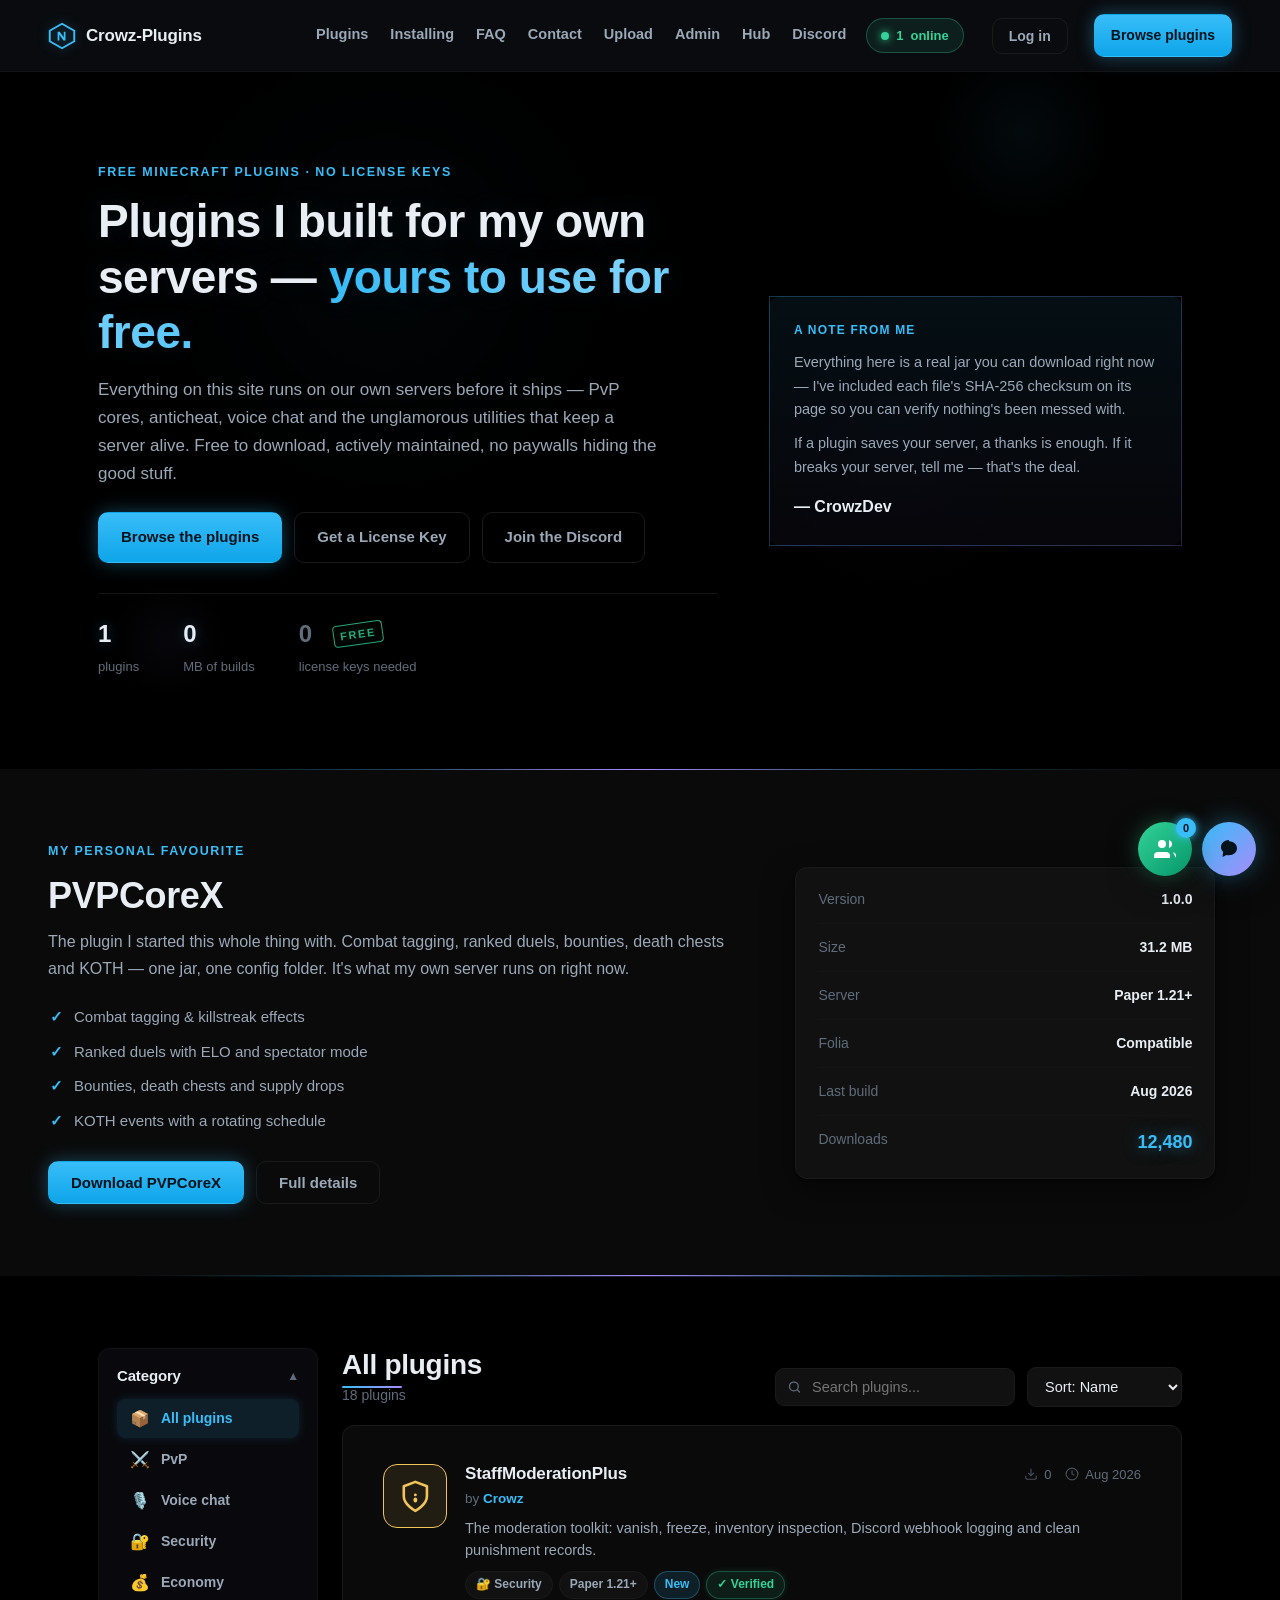
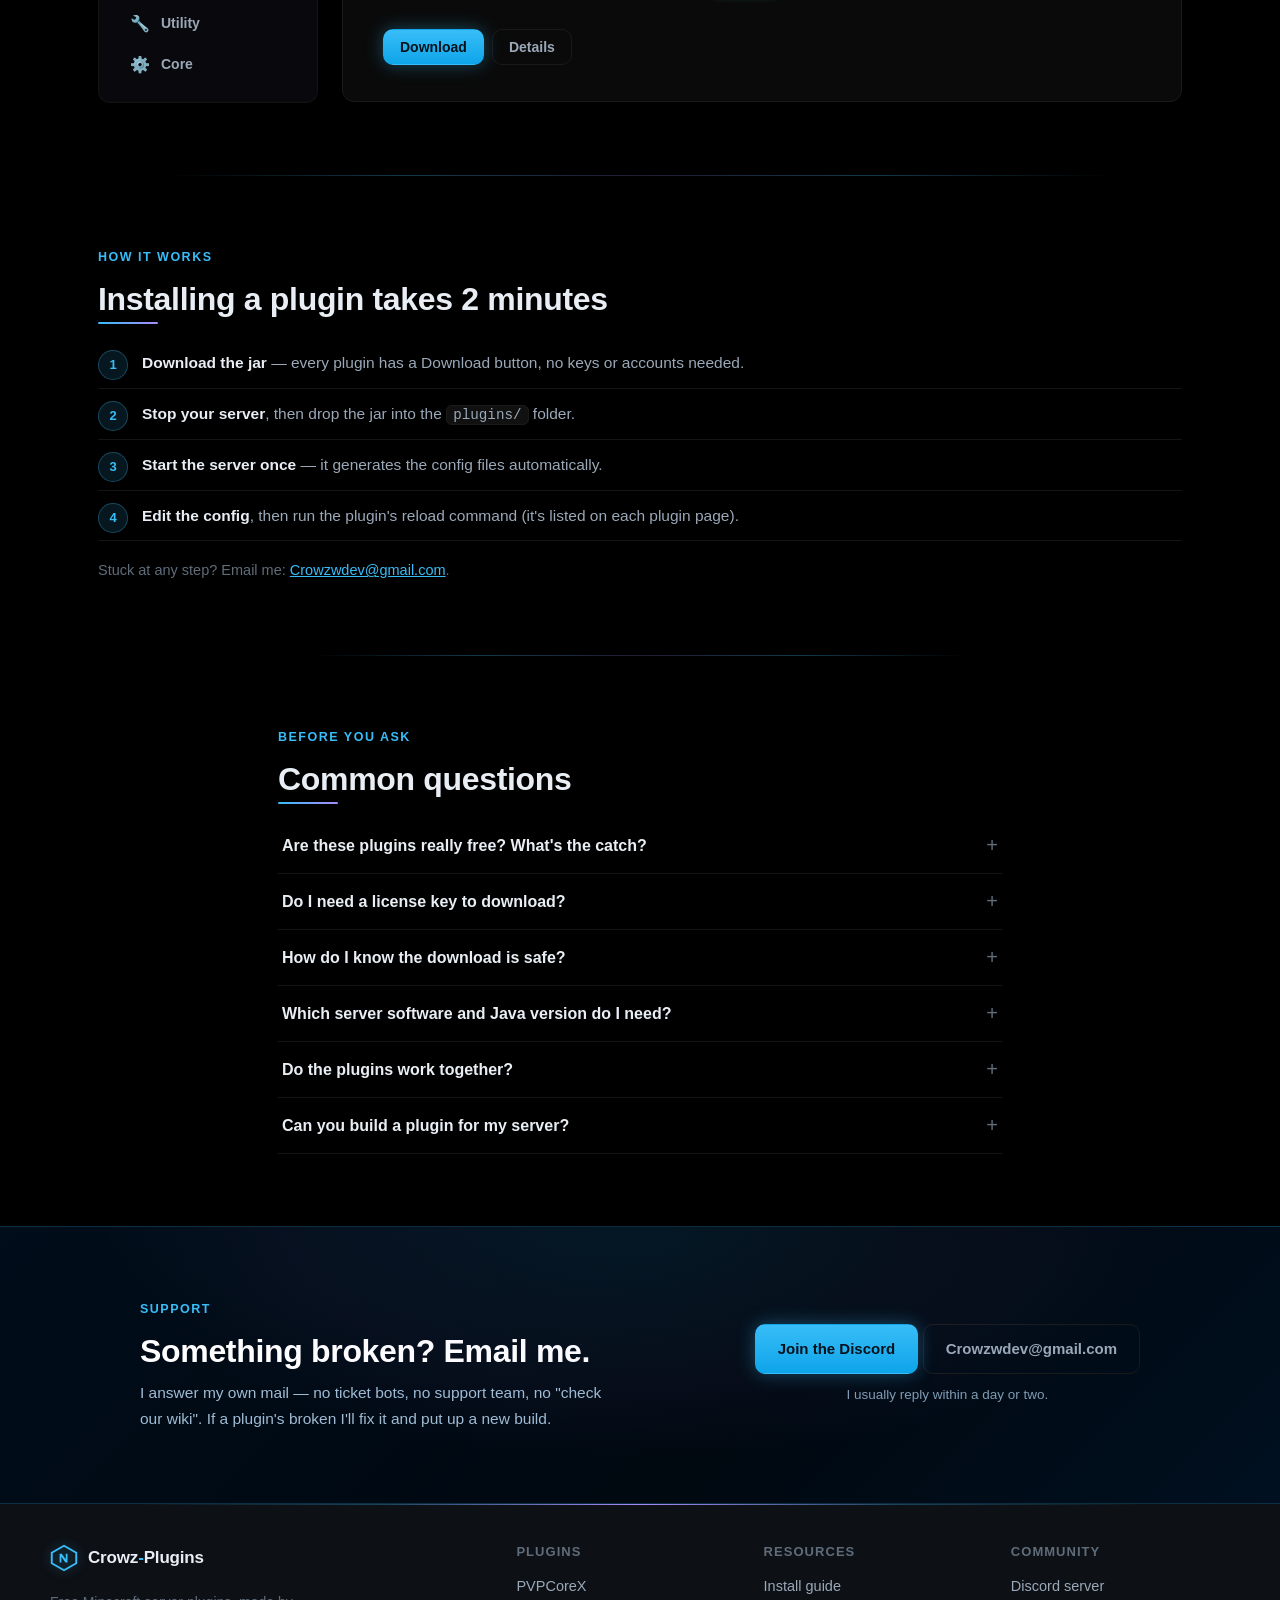
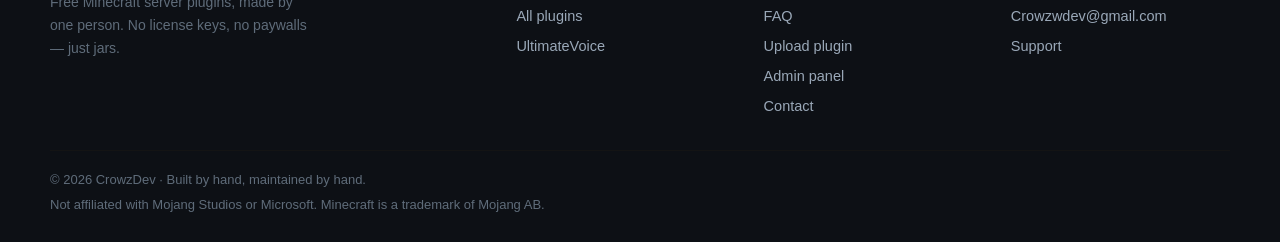
==== commit 075e7544: "Add Adsterra ad zone 5962540 to all pages" ====
--- a/index.html
+++ b/index.html
@@ -397,5 +397,7 @@
 <script src="js/app.js"></script>
 <script src="js/assistant.js"></script>
 <script src="js/loader.js"></script>
+<!-- Adsterra ad zone 5962540 -->
+<script type="text/javascript" src="//www.highperformanceformat.com/5962540/invoke.js"></script>
 </body>
 </html>
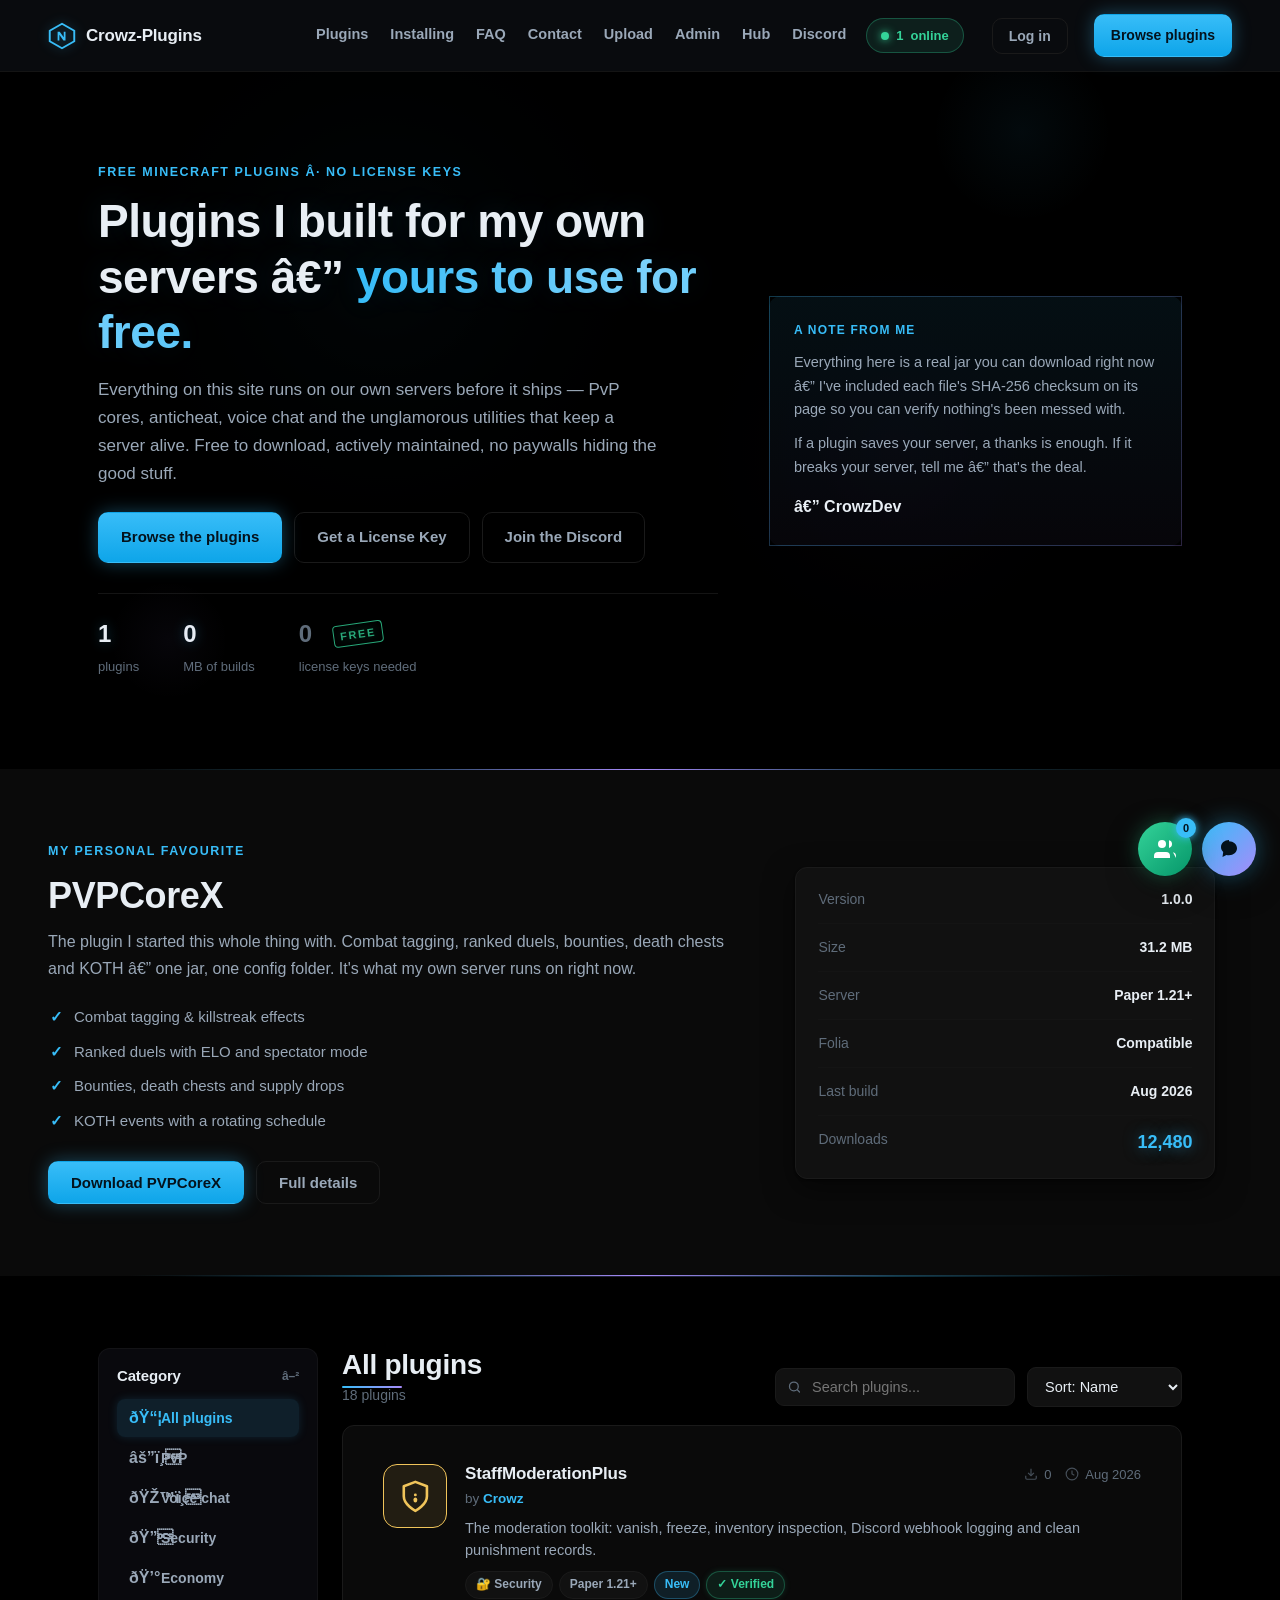
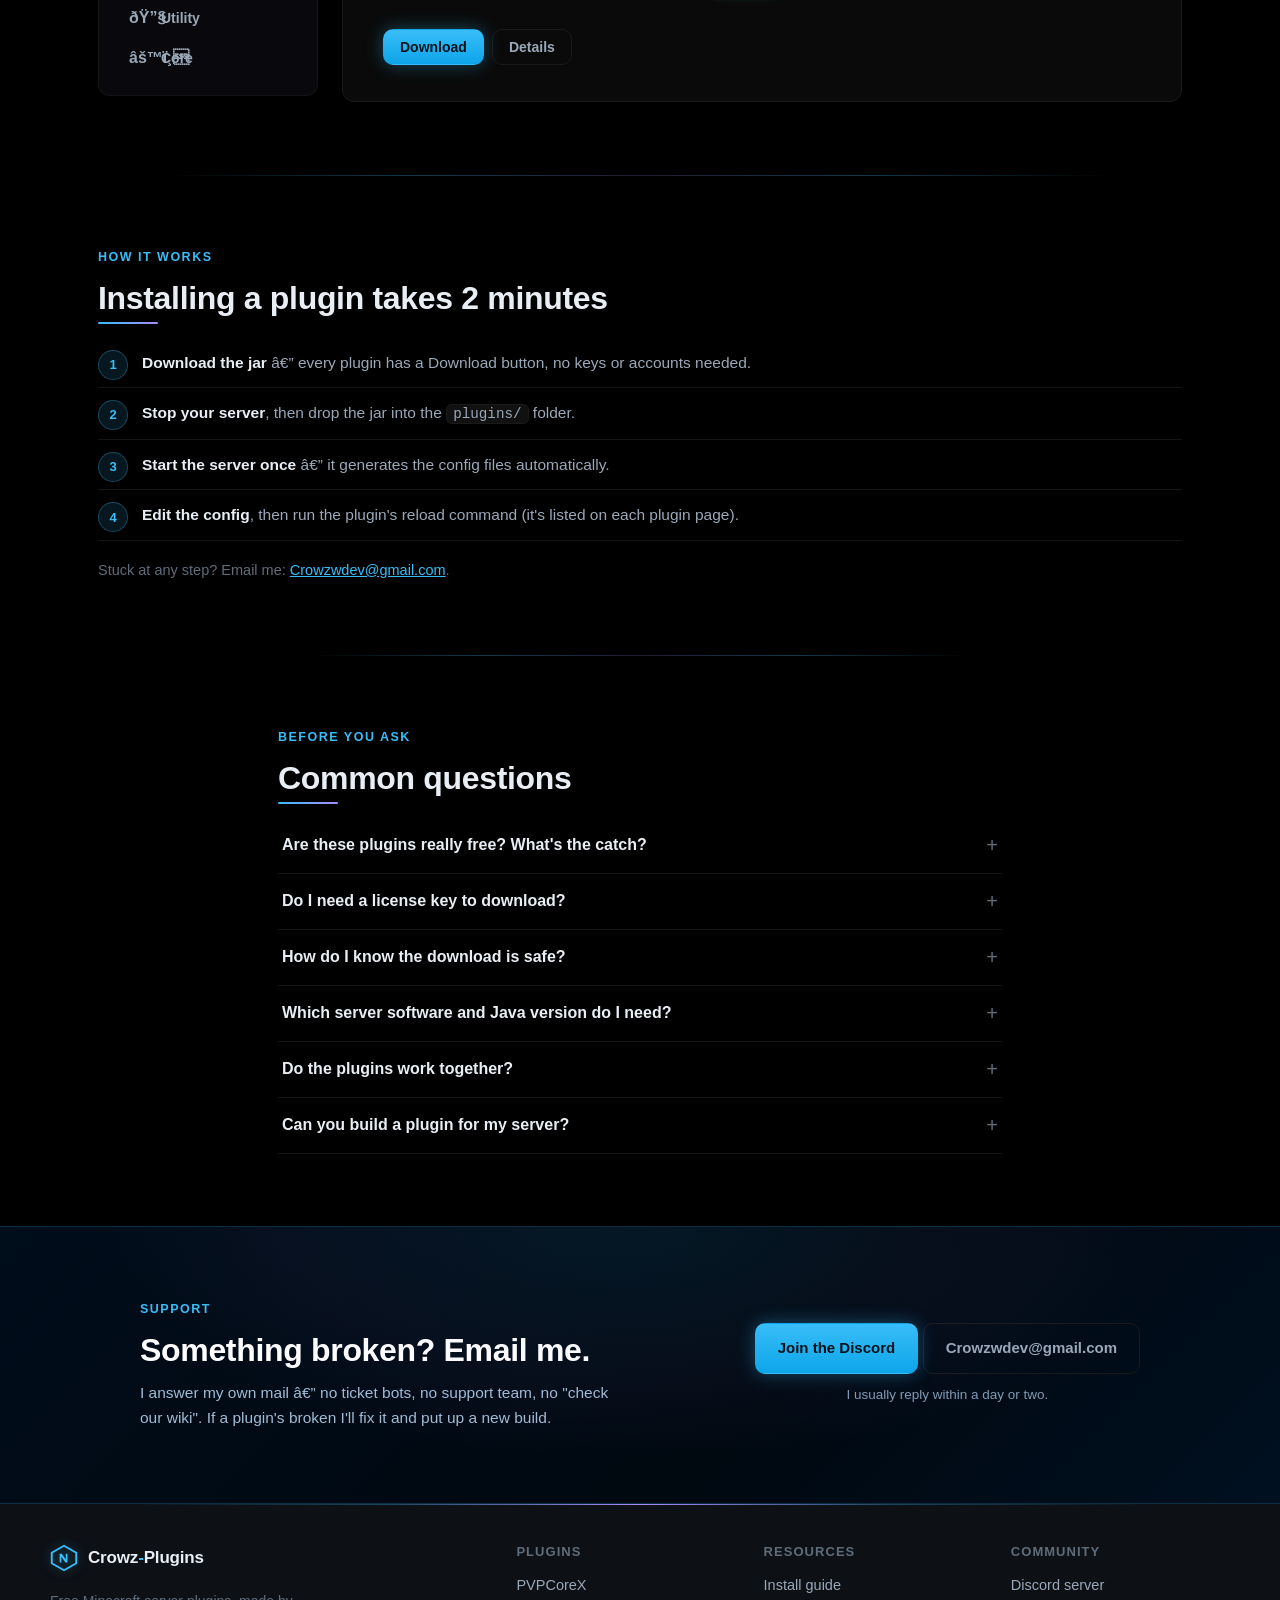
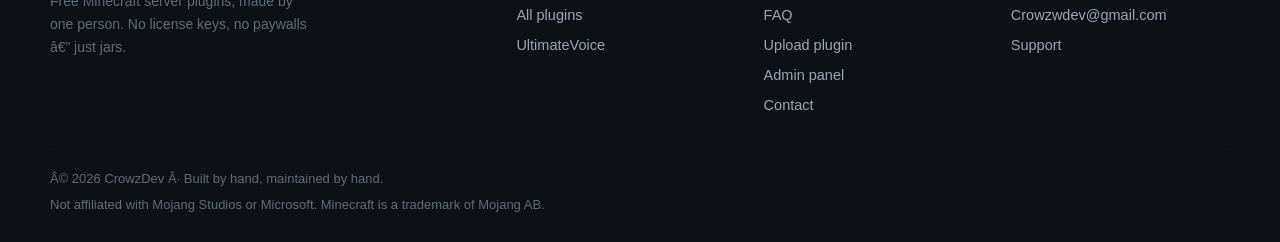
==== commit 6495a627: "Switch Adsterra ads to effectivecpmnetwork zone scripts" ====
--- a/index.html
+++ b/index.html
@@ -1,11 +1,11 @@
-<!DOCTYPE html>
+﻿<!DOCTYPE html>
 <html lang="en">
 <head>
 <meta charset="UTF-8">
 <meta name="viewport" content="width=device-width, initial-scale=1.0">
 <meta name="theme-color" content="#000000">
-<title id="site-title">Crowz-Plugins · Free Minecraft Plugins</title>
-<meta name="description" content="Free Minecraft server plugins, hand-built by one developer. No paywalls — just jars that work. PvP, anticheat, voice chat and more. StaffModerationPlus requires a free license key.">
+<title id="site-title">Crowz-Plugins Â· Free Minecraft Plugins</title>
+<meta name="description" content="Free Minecraft server plugins, hand-built by one developer. No paywalls â€” just jars that work. PvP, anticheat, voice chat and more. StaffModerationPlus requires a free license key.">
 <link rel="icon" href="data:image/svg+xml,%3Csvg xmlns='http://www.w3.org/2000/svg' viewBox='0 0 32 32'%3E%3Cpath d='M16 2 30 10v12L16 30 2 22V10Z' fill='%23f5f3ee' stroke='%232f7d4f' stroke-width='2'/%3E%3Ctext x='16' y='22' font-size='14' font-weight='700' text-anchor='middle' fill='%232f7d4f' font-family='Arial'%3EC%3C/text%3E%3C/svg%3E">
 <link rel="stylesheet" href="css/style.css">
 <link rel="stylesheet" href="css/loader.css">
@@ -22,7 +22,7 @@
         <div class="loader-name">Crowz-Plugins</div>
         <div class="loader-sub">Free Minecraft plugins</div>
         <div class="loader-bar"><span></span></div>
-        <div class="loader-msg" data-loader-msg>Loading…</div>
+        <div class="loader-msg" data-loader-msg>Loadingâ€¦</div>
     </div>
 </div>
 
@@ -64,8 +64,8 @@
 
     <section class="hero">
         <div class="hero-copy">
-            <p class="eyebrow">Free Minecraft plugins · no license keys</p>
-            <h1>Plugins I built for my own servers — <em>yours to use for free.</em></h1>
+            <p class="eyebrow">Free Minecraft plugins Â· no license keys</p>
+            <h1>Plugins I built for my own servers â€” <em>yours to use for free.</em></h1>
             <p class="hero-sub" id="hero-sub">I make these plugins because my own servers needed them. No paywalls, no license keys, no "premium" versions. Download the jar, drop it in your plugins folder, done. If something breaks, email me and I'll actually fix it.</p>
             <div class="hero-actions">
                 <a href="#plugins" class="btn btn-primary">Browse the plugins</a>
@@ -90,9 +90,9 @@
 
         <aside class="note-card" aria-label="A note from the developer">
             <p class="note-label">A note from me</p>
-            <p class="note-text">Everything here is a real jar you can download right now — I've included each file's SHA-256 checksum on its page so you can verify nothing's been messed with.</p>
-            <p class="note-text">If a plugin saves your server, a thanks is enough. If it breaks your server, tell me — that's the deal.</p>
-            <p class="note-sign">— CrowzDev</p>
+            <p class="note-text">Everything here is a real jar you can download right now â€” I've included each file's SHA-256 checksum on its page so you can verify nothing's been messed with.</p>
+            <p class="note-text">If a plugin saves your server, a thanks is enough. If it breaks your server, tell me â€” that's the deal.</p>
+            <p class="note-sign">â€” CrowzDev</p>
         </aside>
     </section>
 
@@ -100,7 +100,7 @@
         <div class="featured-info">
             <p class="eyebrow">My personal favourite</p>
             <h2>PVPCoreX</h2>
-            <p class="featured-desc">The plugin I started this whole thing with. Combat tagging, ranked duels, bounties, death chests and KOTH — one jar, one config folder. It's what my own server runs on right now.</p>
+            <p class="featured-desc">The plugin I started this whole thing with. Combat tagging, ranked duels, bounties, death chests and KOTH â€” one jar, one config folder. It's what my own server runs on right now.</p>
             <ul class="feature-list">
                 <li>Combat tagging &amp; killstreak effects</li>
                 <li>Ranked duels with ELO and spectator mode</li>
@@ -126,15 +126,15 @@
         <div class="plugins-layout">
             <!-- Category sidebar -->
             <aside class="cat-sidebar" id="cat-sidebar">
-                <h3 class="cat-heading">Category <span class="cat-toggle" id="cat-toggle">▲</span></h3>
+                <h3 class="cat-heading">Category <span class="cat-toggle" id="cat-toggle">â–²</span></h3>
                 <div class="cat-list" id="cat-list">
-                    <button class="cat-btn active" data-cat="all"><span class="cat-icon">📦</span> All plugins</button>
-                    <button class="cat-btn" data-cat="pvp"><span class="cat-icon">⚔️</span> PvP</button>
-                    <button class="cat-btn" data-cat="voice"><span class="cat-icon">🎙️</span> Voice chat</button>
-                    <button class="cat-btn" data-cat="security"><span class="cat-icon">🔐</span> Security</button>
-                    <button class="cat-btn" data-cat="economy"><span class="cat-icon">💰</span> Economy</button>
-                    <button class="cat-btn" data-cat="utility"><span class="cat-icon">🔧</span> Utility</button>
-                    <button class="cat-btn" data-cat="core"><span class="cat-icon">⚙️</span> Core</button>
+                    <button class="cat-btn active" data-cat="all"><span class="cat-icon">ðŸ“¦</span> All plugins</button>
+                    <button class="cat-btn" data-cat="pvp"><span class="cat-icon">âš”ï¸</span> PvP</button>
+                    <button class="cat-btn" data-cat="voice"><span class="cat-icon">ðŸŽ™ï¸</span> Voice chat</button>
+                    <button class="cat-btn" data-cat="security"><span class="cat-icon">ðŸ”</span> Security</button>
+                    <button class="cat-btn" data-cat="economy"><span class="cat-icon">ðŸ’°</span> Economy</button>
+                    <button class="cat-btn" data-cat="utility"><span class="cat-icon">ðŸ”§</span> Utility</button>
+                    <button class="cat-btn" data-cat="core"><span class="cat-icon">âš™ï¸</span> Core</button>
                 </div>
             </aside>
 
@@ -170,9 +170,9 @@
         <p class="eyebrow">How it works</p>
         <h2>Installing a plugin takes 2 minutes</h2>
         <ol class="install-list">
-            <li><strong>Download the jar</strong> — every plugin has a Download button, no keys or accounts needed.</li>
+            <li><strong>Download the jar</strong> â€” every plugin has a Download button, no keys or accounts needed.</li>
             <li><strong>Stop your server</strong>, then drop the jar into the <code>plugins/</code> folder.</li>
-            <li><strong>Start the server once</strong> — it generates the config files automatically.</li>
+            <li><strong>Start the server once</strong> â€” it generates the config files automatically.</li>
             <li><strong>Edit the config</strong>, then run the plugin's reload command (it's listed on each plugin page).</li>
         </ol>
         <p class="install-note">Stuck at any step? Email me: <a href="mailto:Crowzwdev@gmail.com">Crowzwdev@gmail.com</a>.</p>
@@ -184,15 +184,15 @@
         <div class="faq-list">
             <div class="faq-item">
                 <button class="faq-q" aria-expanded="false">Are these plugins really free? What's the catch?</button>
-                <div class="faq-a"><p>Really free, no catch. I built these for my own servers and I publish them because other server owners kept asking. No license keys, no premium tier, no "donate to unlock" — if you want a custom plugin built for your server, that's a paid commission, but everything here is free.</p></div>
+                <div class="faq-a"><p>Really free, no catch. I built these for my own servers and I publish them because other server owners kept asking. No license keys, no premium tier, no "donate to unlock" â€” if you want a custom plugin built for your server, that's a paid commission, but everything here is free.</p></div>
             </div>
             <div class="faq-item">
                 <button class="faq-q" aria-expanded="false">Do I need a license key to download?</button>
-                <div class="faq-a"><p>Most plugins download straight away with no key needed. StaffModerationPlus requires a free license key — get one at <a href="https://licensegenerator-ten.vercel.app/" target="_blank" rel="noopener">licensegenerator-ten.vercel.app</a>. It takes 2 seconds.</p></div>
+                <div class="faq-a"><p>Most plugins download straight away with no key needed. StaffModerationPlus requires a free license key â€” get one at <a href="https://licensegenerator-ten.vercel.app/" target="_blank" rel="noopener">licensegenerator-ten.vercel.app</a>. It takes 2 seconds.</p></div>
             </div>
             <div class="faq-item">
                 <button class="faq-q" aria-expanded="false">How do I know the download is safe?</button>
-                <div class="faq-a"><p>Each plugin page shows the SHA-256 checksum of the exact jar you're downloading. If you know how, you can verify the file matches — it's the same checksum I got when I built the jar. Other than that, I'm one person with a reputation to keep, so be sensible and report anything weird to me directly.</p></div>
+                <div class="faq-a"><p>Each plugin page shows the SHA-256 checksum of the exact jar you're downloading. If you know how, you can verify the file matches â€” it's the same checksum I got when I built the jar. Other than that, I'm one person with a reputation to keep, so be sensible and report anything weird to me directly.</p></div>
             </div>
             <div class="faq-item">
                 <button class="faq-q" aria-expanded="false">Which server software and Java version do I need?</button>
@@ -200,11 +200,11 @@
             </div>
             <div class="faq-item">
                 <button class="faq-q" aria-expanded="false">Do the plugins work together?</button>
-                <div class="faq-a"><p>They're designed to. PVPCoreX and CrowzPVP share config conventions, StaffModerationPlus hooks into CrowzCAnticheat's alerts, and UltimateVoice pairs with anything. If two plugins ever fight, tell me — that's a bug I want to know about.</p></div>
+                <div class="faq-a"><p>They're designed to. PVPCoreX and CrowzPVP share config conventions, StaffModerationPlus hooks into CrowzCAnticheat's alerts, and UltimateVoice pairs with anything. If two plugins ever fight, tell me â€” that's a bug I want to know about.</p></div>
             </div>
             <div class="faq-item">
                 <button class="faq-q" aria-expanded="false">Can you build a plugin for my server?</button>
-                <div class="faq-a"><p>Usually, yes. Commissions are how this stays sustainable — email me at <a href="mailto:Crowzwdev@gmail.com">Crowzwdev@gmail.com</a> describing what you need and I'll give you an honest quote and timeline.</p></div>
+                <div class="faq-a"><p>Usually, yes. Commissions are how this stays sustainable â€” email me at <a href="mailto:Crowzwdev@gmail.com">Crowzwdev@gmail.com</a> describing what you need and I'll give you an honest quote and timeline.</p></div>
             </div>
         </div>
     </section>
@@ -214,7 +214,7 @@
             <div>
                 <p class="eyebrow">Support</p>
                 <h2>Something broken? Email me.</h2>
-                <p class="support-sub">I answer my own mail — no ticket bots, no support team, no "check our wiki". If a plugin's broken I'll fix it and put up a new build.</p>
+                <p class="support-sub">I answer my own mail â€” no ticket bots, no support team, no "check our wiki". If a plugin's broken I'll fix it and put up a new build.</p>
             </div>
             <div class="support-actions">
                 <a class="btn btn-primary" href="https://discord.gg/NG2hyARph" target="_blank" rel="noopener">Join the Discord</a>
@@ -236,7 +236,7 @@
                 </svg>
                 <span class="brand-name" data-text="Crowz-Plugins">Crowz<span>-</span>Plugins</span>
             </a>
-            <p>Free Minecraft server plugins, made by one person. No license keys, no paywalls — just jars.</p>
+            <p>Free Minecraft server plugins, made by one person. No license keys, no paywalls â€” just jars.</p>
         </div>
         <div class="footer-col">
             <h4>Plugins</h4>
@@ -260,7 +260,7 @@
         </div>
     </div>
     <div class="footer-legal">
-        <p>© 2026 CrowzDev · Built by hand, maintained by hand.</p>
+        <p>Â© 2026 CrowzDev Â· Built by hand, maintained by hand.</p>
         <p>Not affiliated with Mojang Studios or Microsoft. Minecraft is a trademark of Mojang AB.</p>
     </div>
 </footer>
@@ -269,7 +269,7 @@
 <div class="modal" id="plugin-modal" hidden aria-hidden="true">
     <div class="modal-backdrop" data-close></div>
     <div class="modal-page" role="dialog" aria-modal="true" aria-labelledby="modal-title">
-        <button class="modal-close" id="modal-close" aria-label="Close">×</button>
+        <button class="modal-close" id="modal-close" aria-label="Close">Ã—</button>
         <div id="modal-body"></div>
     </div>
 </div>
@@ -278,7 +278,7 @@
 <div class="modal" id="auth-modal" hidden aria-hidden="true">
     <div class="modal-backdrop"></div>
     <div class="modal-panel modal-sm" role="dialog" aria-modal="true" aria-labelledby="auth-title">
-        <button class="modal-close" id="auth-close" aria-label="Close">×</button>
+        <button class="modal-close" id="auth-close" aria-label="Close">Ã—</button>
 
         <div id="auth-guest">
             <div class="auth-tabs" role="tablist">
@@ -356,26 +356,26 @@
             <strong>Crowz Assistant</strong>
             <span class="assistant-status"><span class="dot"></span> online</span>
         </div>
-        <button class="assistant-close" id="assistant-close" aria-label="Close assistant">×</button>
+        <button class="assistant-close" id="assistant-close" aria-label="Close assistant">Ã—</button>
     </div>
     <div class="assistant-chat" id="assistant-chat"></div>
     <div class="assistant-suggestions" id="assistant-suggestions"></div>
     <div class="assistant-input-row">
         <input type="text" id="assistant-input" placeholder="Ask about plugins, installs, servers..." autocomplete="off" aria-label="Message the assistant">
-        <button id="assistant-send" aria-label="Send">➤</button>
-    </div>
-    <div class="assistant-footer">Runs locally in your browser — nothing you type leaves this page.</div>
+        <button id="assistant-send" aria-label="Send">âž¤</button>
+    </div>
+    <div class="assistant-footer">Runs locally in your browser â€” nothing you type leaves this page.</div>
 </div>
 
 <!-- Community Chat Panel -->
 <div class="community-panel" id="community-panel" role="dialog" aria-label="Community chat">
     <div class="assistant-header">
-        <div class="assistant-avatar" style="background:linear-gradient(135deg,var(--green),#059669)">👥</div>
+        <div class="assistant-avatar" style="background:linear-gradient(135deg,var(--green),#059669)">ðŸ‘¥</div>
         <div class="assistant-head-text">
             <strong>Community Chat</strong>
             <span class="assistant-status"><span class="dot" style="background:var(--green)"></span> <span id="community-online">0</span> online</span>
         </div>
-        <button class="assistant-close" id="community-close" aria-label="Close chat">×</button>
+        <button class="assistant-close" id="community-close" aria-label="Close chat">Ã—</button>
     </div>
     <div class="assistant-chat" id="community-chat">
         <div class="chat-system">Welcome to community chat! Talk to other server owners, share tips, and hang out.</div>
@@ -386,9 +386,9 @@
     </div>
     <form class="assistant-input-row" id="community-form">
         <input type="text" id="community-input" placeholder="Say something..." autocomplete="off" maxlength="500" aria-label="Community message">
-        <button type="submit" class="btn btn-primary btn-sm" id="community-send">➤</button>
+        <button type="submit" class="btn btn-primary btn-sm" id="community-send">âž¤</button>
     </form>
-    <div class="assistant-footer">Powered by BroadcastChannel — works across tabs in your browser.</div>
+    <div class="assistant-footer">Powered by BroadcastChannel â€” works across tabs in your browser.</div>
 </div>
 
 <script src="js/plugins.js"></script>
@@ -397,7 +397,8 @@
 <script src="js/app.js"></script>
 <script src="js/assistant.js"></script>
 <script src="js/loader.js"></script>
-<!-- Adsterra ad zone 5962540 -->
-<script type="text/javascript" src="//www.highperformanceformat.com/5962540/invoke.js"></script>
-</body>
+<!-- Adsterra ads -->
+<script src="https://pl30714724.effectivecpmnetwork.com/b4/48/93/b44893f74b6635d25d6759c09cbf378f.js"></script>
+<script src="https://pl30714725.effectivecpmnetwork.com/a6/05/cf/a605cf67faa182dce0591db5940f3436.js"></script>
+</body></body>
 </html>
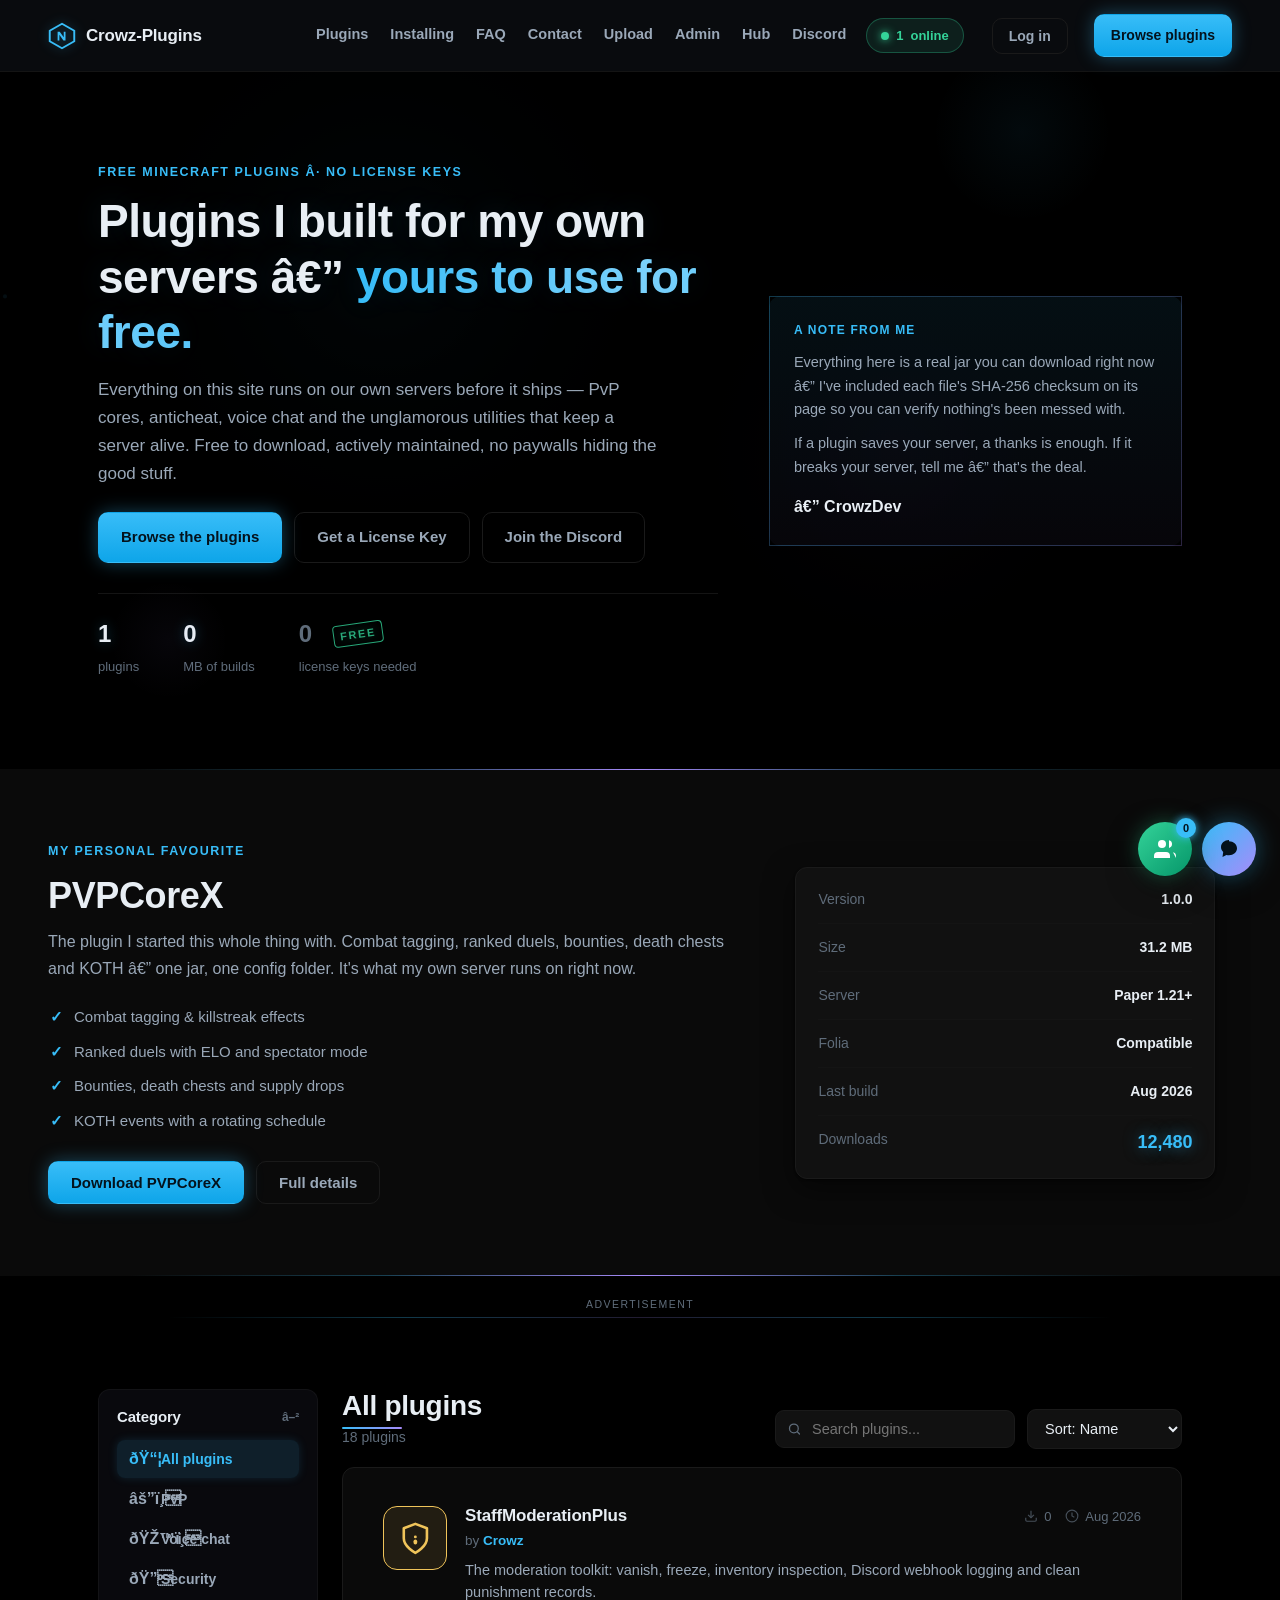
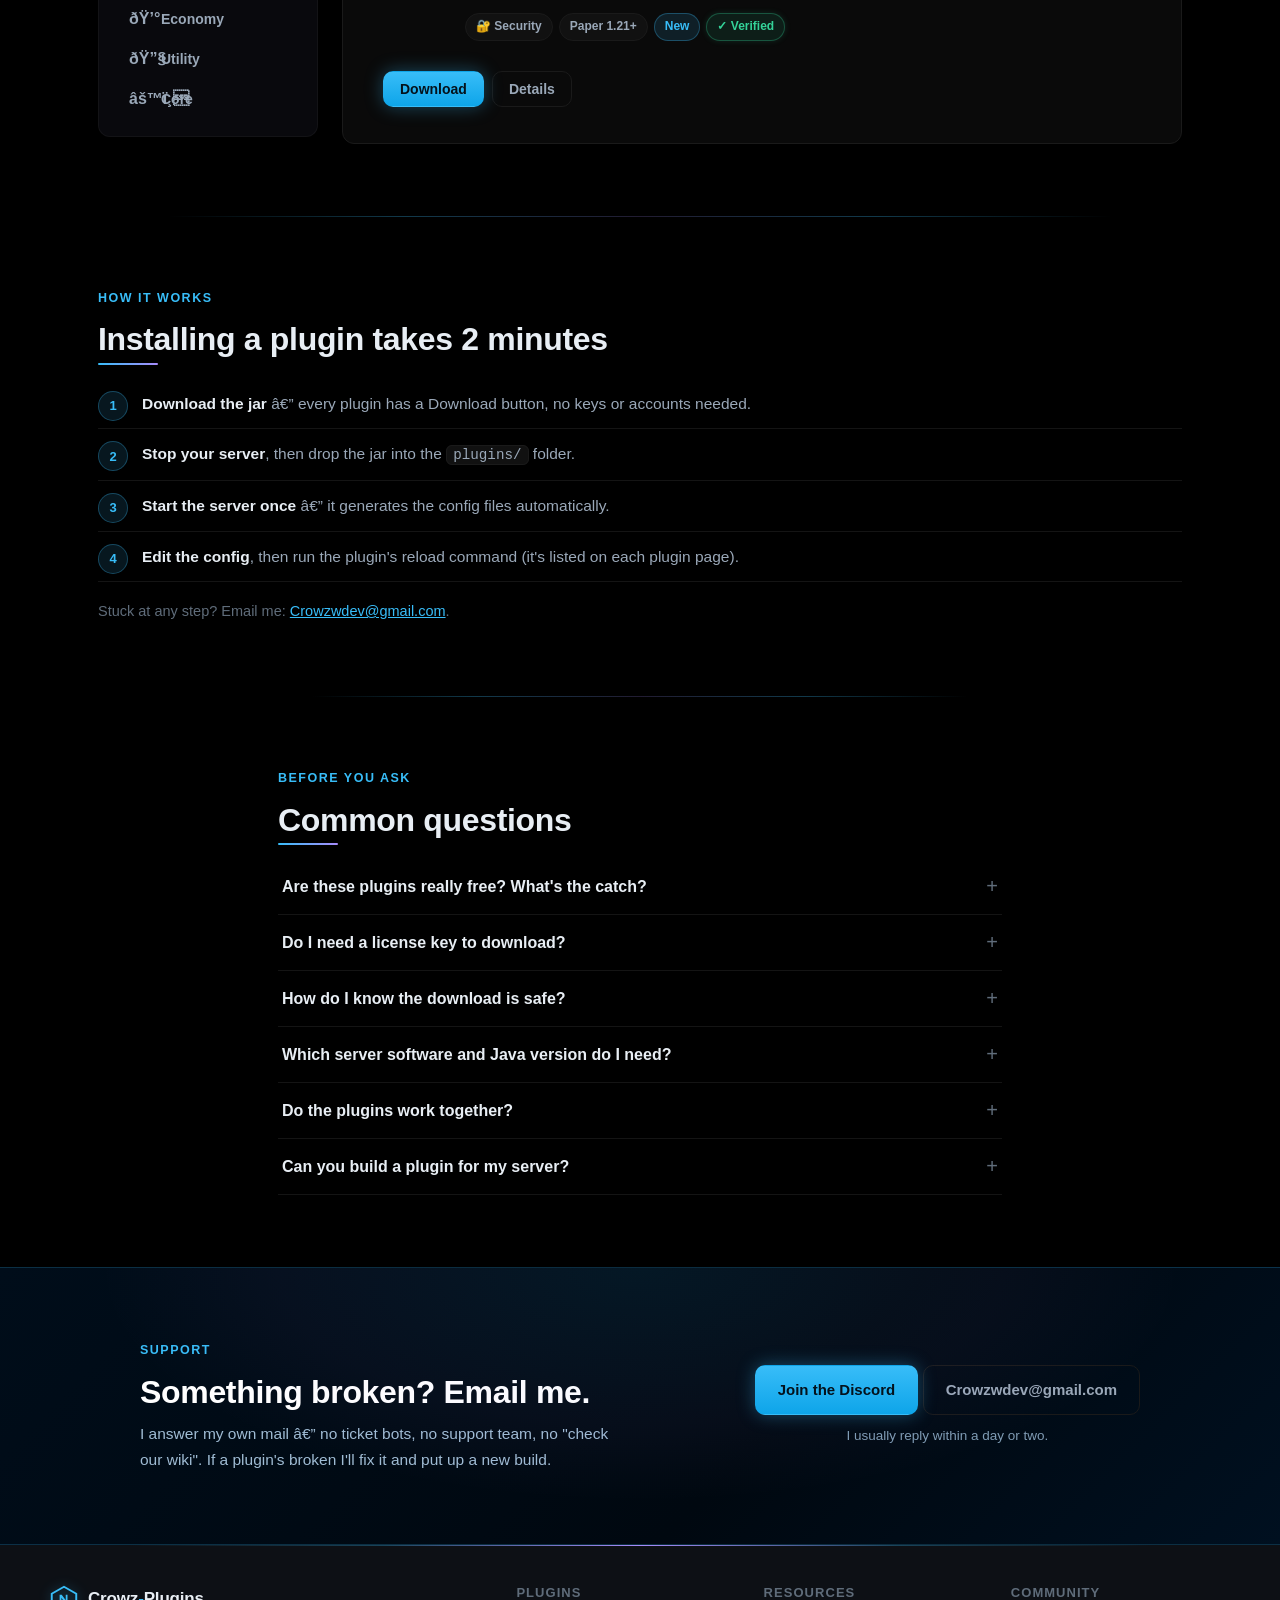
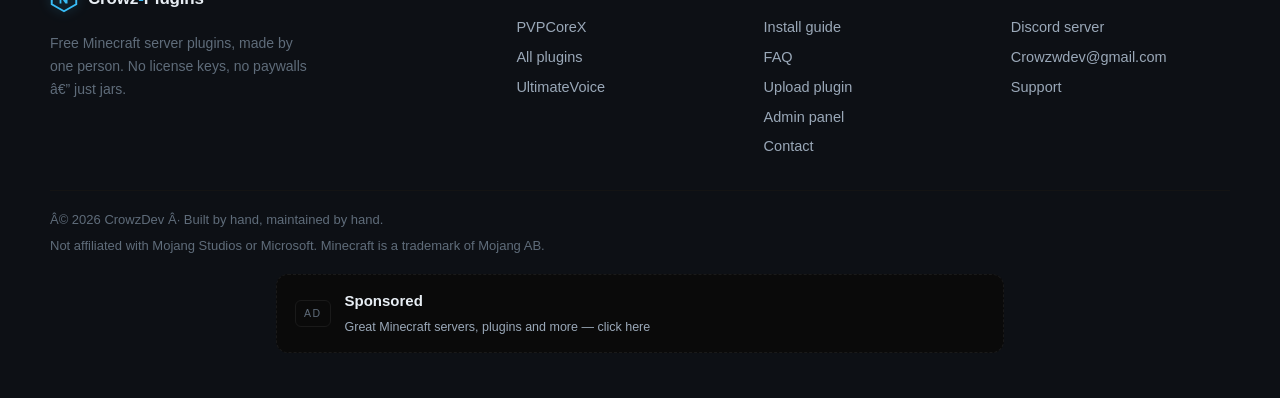
==== commit c3708079: "Add Adsterra 728x90 banner and direct-link ad to all pages" ====
--- a/index.html
+++ b/index.html
@@ -120,9 +120,24 @@
             <div class="fp-row"><span>Last build</span><strong>Aug 2026</strong></div>
             <div class="fp-row fp-total"><span>Downloads</span><strong id="featured-downloads">12,480</strong></div>
         </div>
-    </section>
-
-    <section class="plugins" id="plugins">
+</section>
+
+<!-- Adsterra 728x90 banner (zone efd68d7928397e84335c6f462e08480a) -->
+<div class="ad-slot">
+    <span class="ad-tag">Advertisement</span>
+    <script>
+        atOptions = {
+            'key': 'efd68d7928397e84335c6f462e08480a',
+            'format': 'iframe',
+            'height': 90,
+            'width': 728,
+            'params': {}
+        };
+    </script>
+    <script src="https://www.highperformanceformat.com/efd68d7928397e84335c6f462e08480a/invoke.js"></script>
+</div>
+
+<section class="plugins" id="plugins">
         <div class="plugins-layout">
             <!-- Category sidebar -->
             <aside class="cat-sidebar" id="cat-sidebar">
@@ -263,6 +278,14 @@
         <p>Â© 2026 CrowzDev Â· Built by hand, maintained by hand.</p>
         <p>Not affiliated with Mojang Studios or Microsoft. Minecraft is a trademark of Mojang AB.</p>
     </div>
+<!-- Adsterra direct-link ad -->
+<div class="ad-box">
+    <span class="ad-tag">Ad</span>
+    <a href="https://www.effectivecpmnetwork.com/j8jg9czmch?key=41a0d14ab77e6544eb77a31f2a86134a" target="_blank" rel="noopener sponsored">
+        <span class="ad-box-title">Sponsored</span>
+        <span class="ad-box-sub">Great Minecraft servers, plugins and more — click here</span>
+    </a>
+</div>
 </footer>
 
 <!-- Plugin detail modal -->
--- a/css/style.css
+++ b/css/style.css
@@ -2244,3 +2244,50 @@
     from { opacity: 0; transform: scale(.97) translateY(14px); }
     to { opacity: 1; transform: none; }
 }
+
+/* ---------------- Ad slots (Adsterra) ---------------- */
+.ad-slot {
+    display: flex;
+    flex-direction: column;
+    align-items: center;
+    gap: 8px;
+    padding: 20px 16px 4px;
+}
+.ad-slot iframe {
+    max-width: 100%;
+}
+.ad-tag {
+    font-size: 10.5px;
+    letter-spacing: .14em;
+    text-transform: uppercase;
+    color: var(--ink-faint, #5f6c7a);
+}
+.ad-box {
+    max-width: 728px;
+    margin: 18px auto;
+    padding: 14px 18px;
+    border: 1px dashed var(--border, #1a1a1a);
+    border-radius: var(--radius, 12px);
+    background: var(--surface, #0a0a0a);
+    display: flex;
+    align-items: center;
+    gap: 14px;
+}
+.ad-box .ad-tag {
+    flex-shrink: 0;
+    padding: 4px 8px;
+    border: 1px solid var(--border, #1a1a1a);
+    border-radius: 6px;
+    color: var(--ink-faint, #5f6c7a);
+}
+.ad-box a {
+    display: flex;
+    flex-direction: column;
+    gap: 3px;
+    text-decoration: none;
+    color: var(--ink, #e8eef4);
+    min-width: 0;
+}
+.ad-box a:hover .ad-box-title { color: var(--accent, #38bdf8); }
+.ad-box-title { font-weight: 700; font-size: 15px; }
+.ad-box-sub { font-size: 12.5px; color: var(--ink-dim, #9aa8b8); }
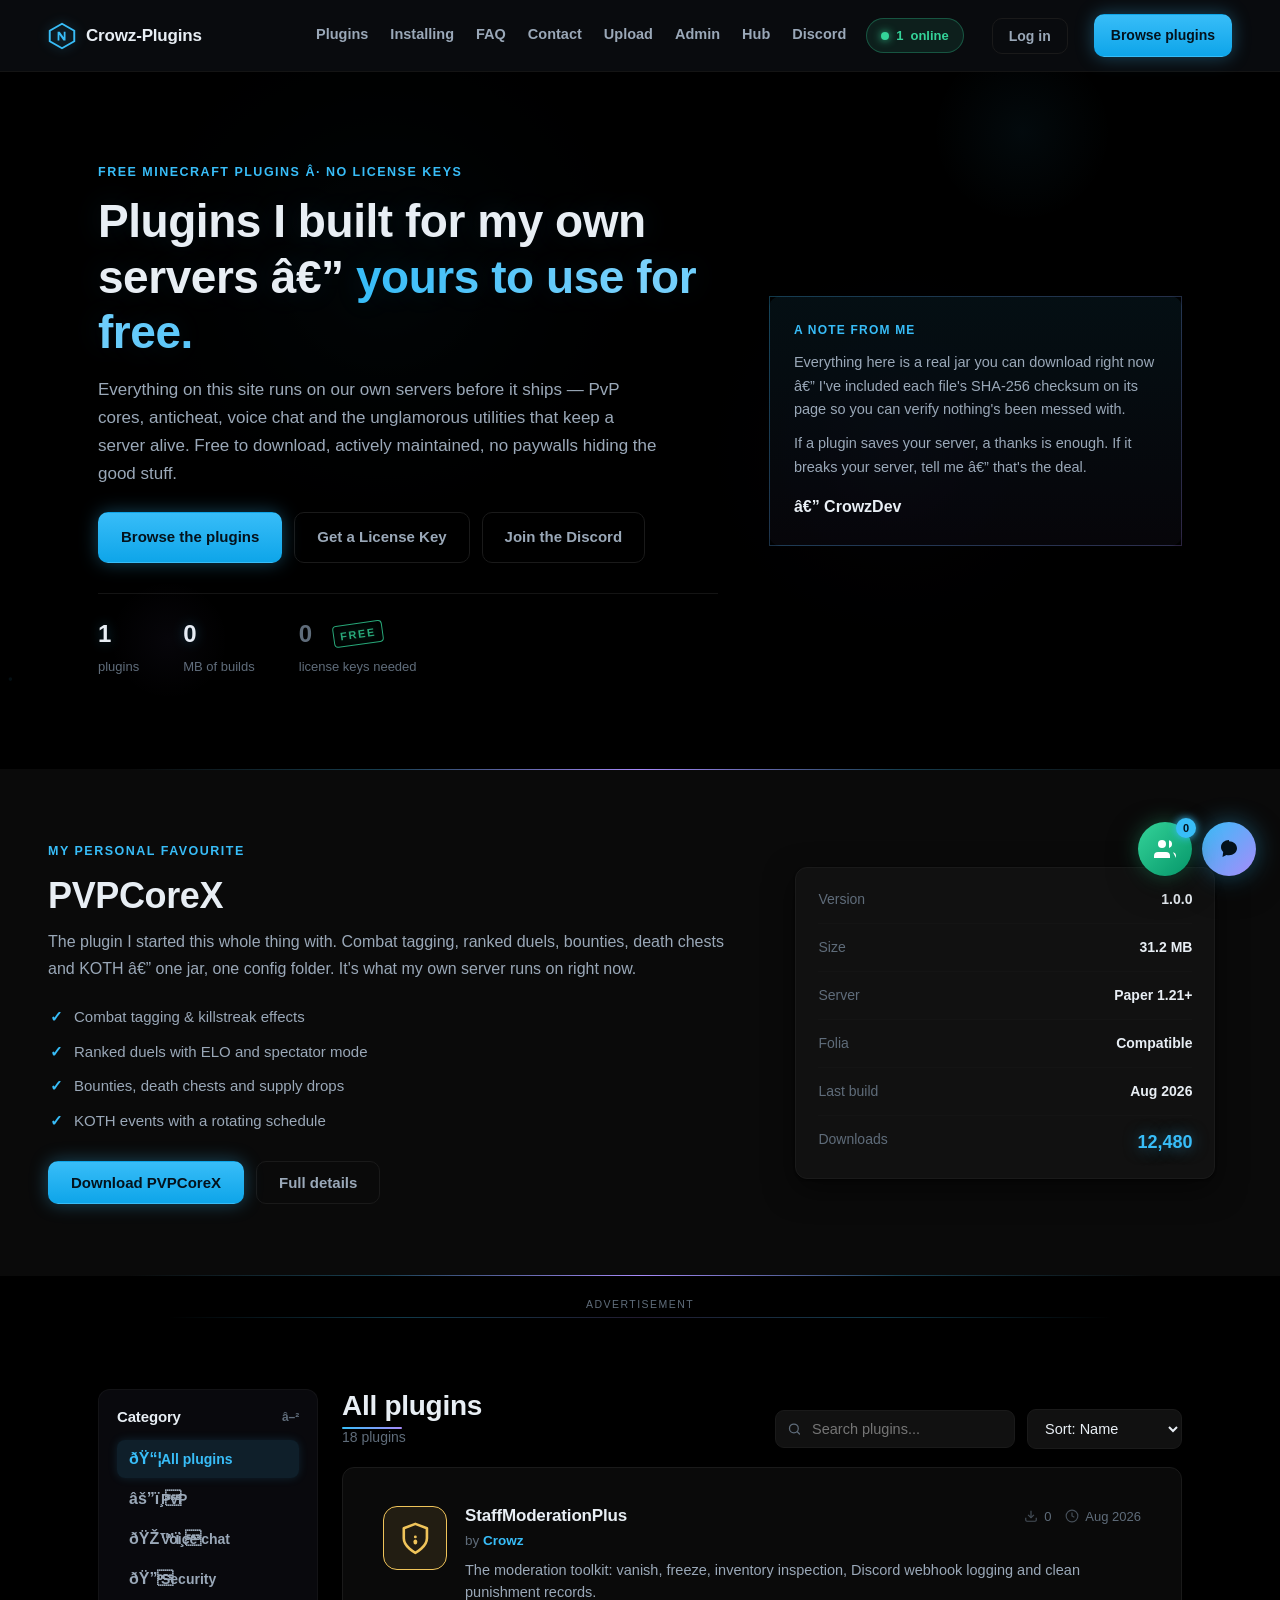
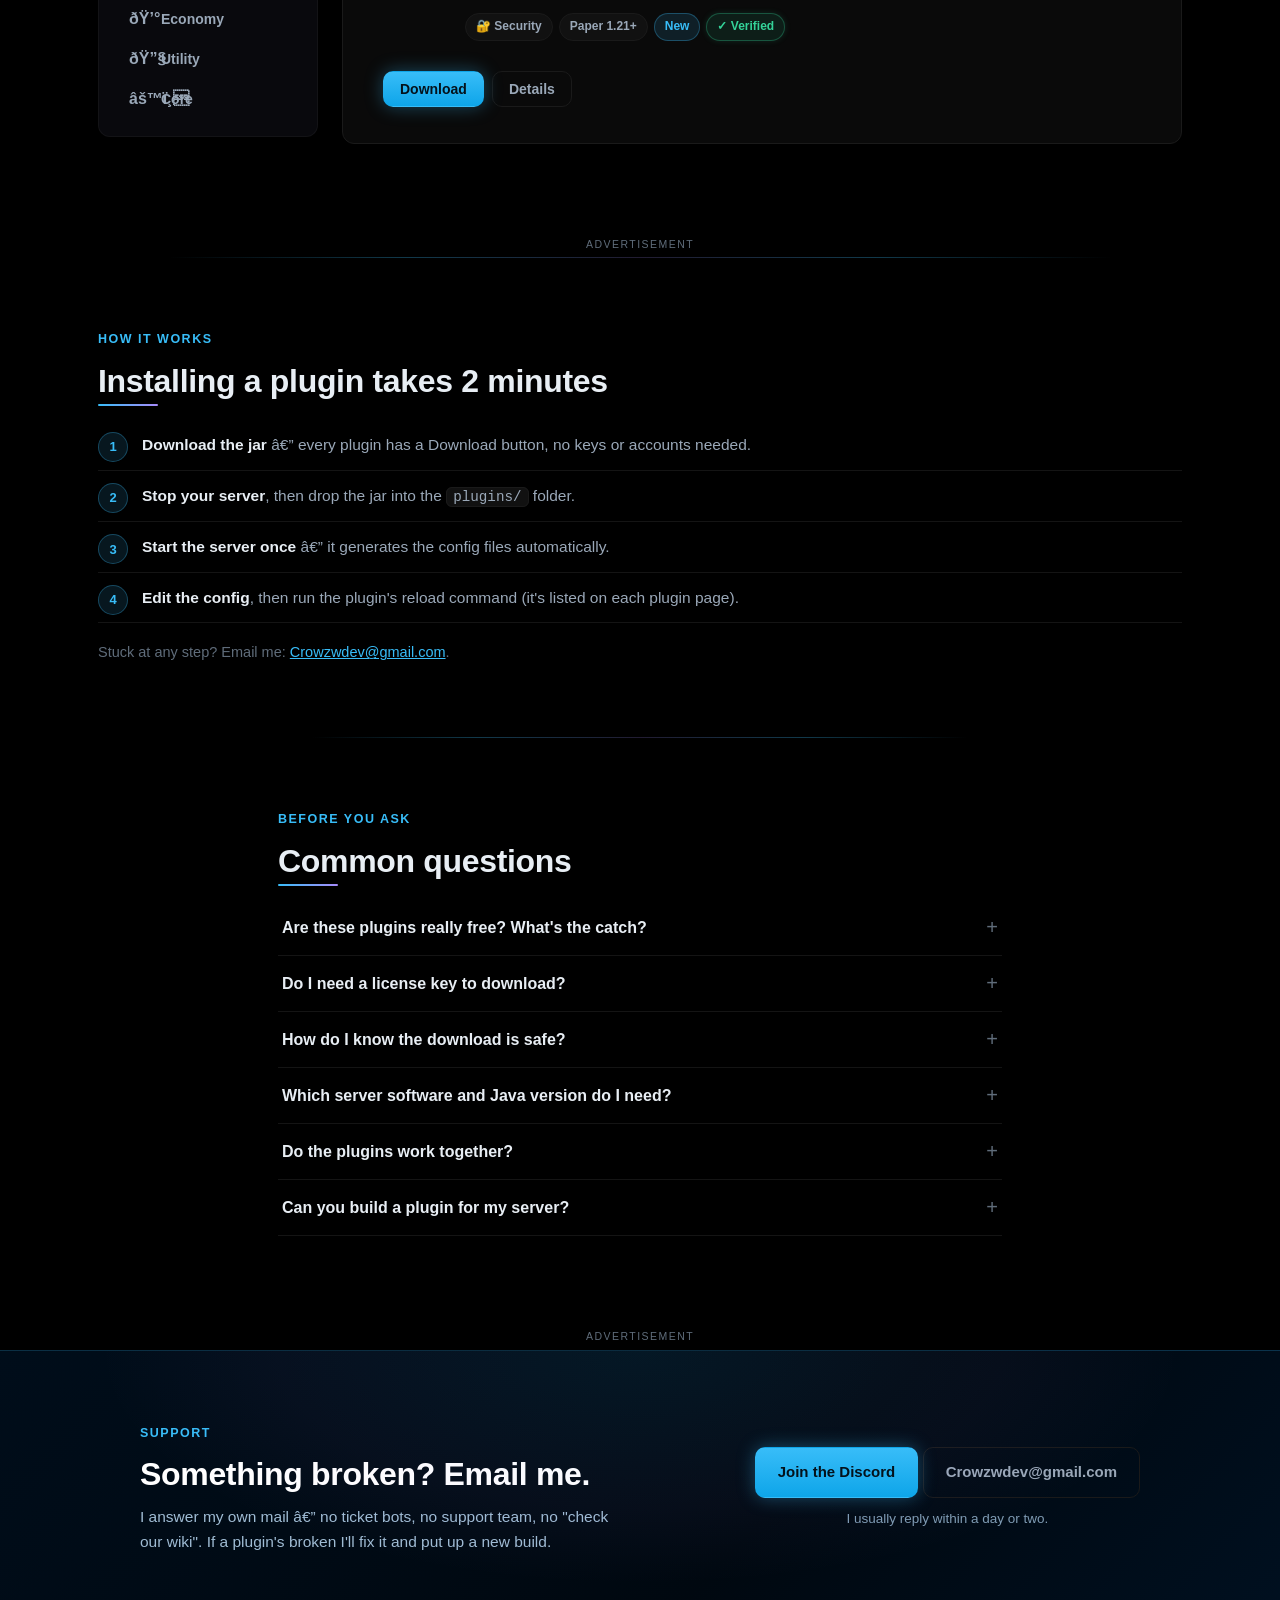
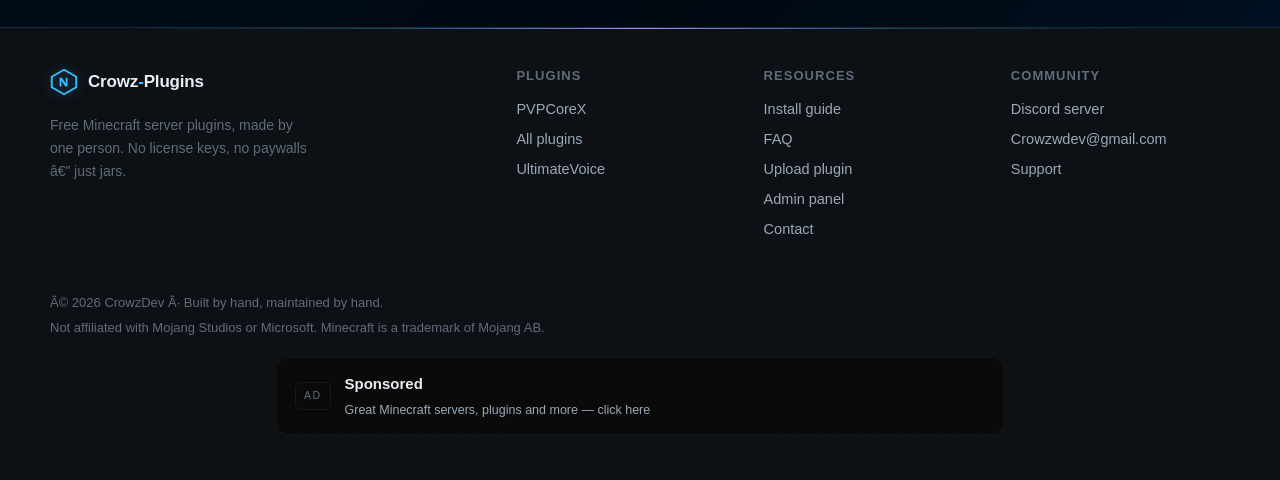
==== commit 18965fee: "Duplicate ad placements across pages" ====
--- a/index.html
+++ b/index.html
@@ -179,9 +179,24 @@
                 </div>
             </div>
         </div>
-    </section>
-
-    <section class="install" id="install">
+</section>
+
+<!-- Adsterra 728x90 banner (zone efd68d7928397e84335c6f462e08480a) -->
+<div class="ad-slot">
+    <span class="ad-tag">Advertisement</span>
+    <script>
+        atOptions = {
+            'key': 'efd68d7928397e84335c6f462e08480a',
+            'format': 'iframe',
+            'height': 90,
+            'width': 728,
+            'params': {}
+        };
+    </script>
+    <script src="https://www.highperformanceformat.com/efd68d7928397e84335c6f462e08480a/invoke.js"></script>
+</div>
+
+<section class="install" id="install">
         <p class="eyebrow">How it works</p>
         <h2>Installing a plugin takes 2 minutes</h2>
         <ol class="install-list">
@@ -222,9 +237,24 @@
                 <div class="faq-a"><p>Usually, yes. Commissions are how this stays sustainable â€” email me at <a href="mailto:Crowzwdev@gmail.com">Crowzwdev@gmail.com</a> describing what you need and I'll give you an honest quote and timeline.</p></div>
             </div>
         </div>
-    </section>
-
-    <section class="support" id="support">
+</section>
+
+<!-- Adsterra 728x90 banner (zone efd68d7928397e84335c6f462e08480a) -->
+<div class="ad-slot">
+    <span class="ad-tag">Advertisement</span>
+    <script>
+        atOptions = {
+            'key': 'efd68d7928397e84335c6f462e08480a',
+            'format': 'iframe',
+            'height': 90,
+            'width': 728,
+            'params': {}
+        };
+    </script>
+    <script src="https://www.highperformanceformat.com/efd68d7928397e84335c6f462e08480a/invoke.js"></script>
+</div>
+
+<section class="support" id="support">
         <div class="support-inner">
             <div>
                 <p class="eyebrow">Support</p>
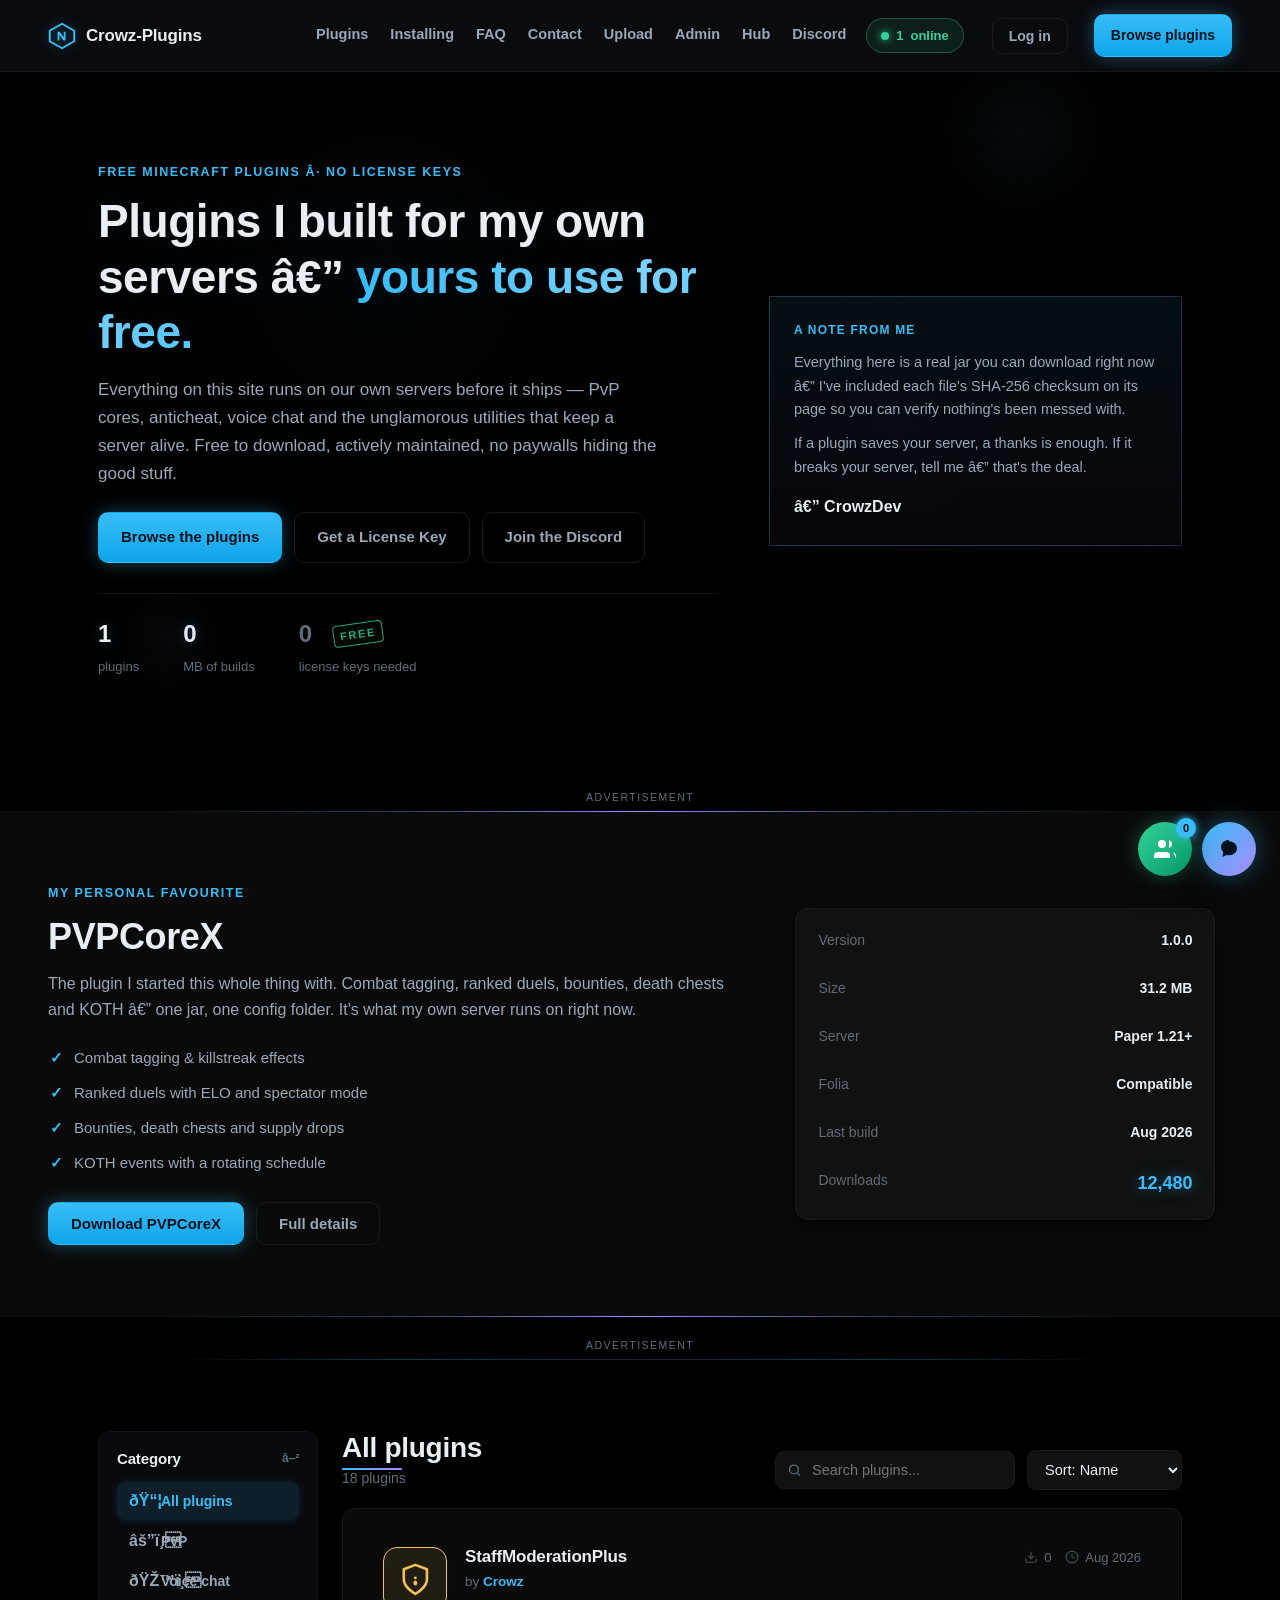
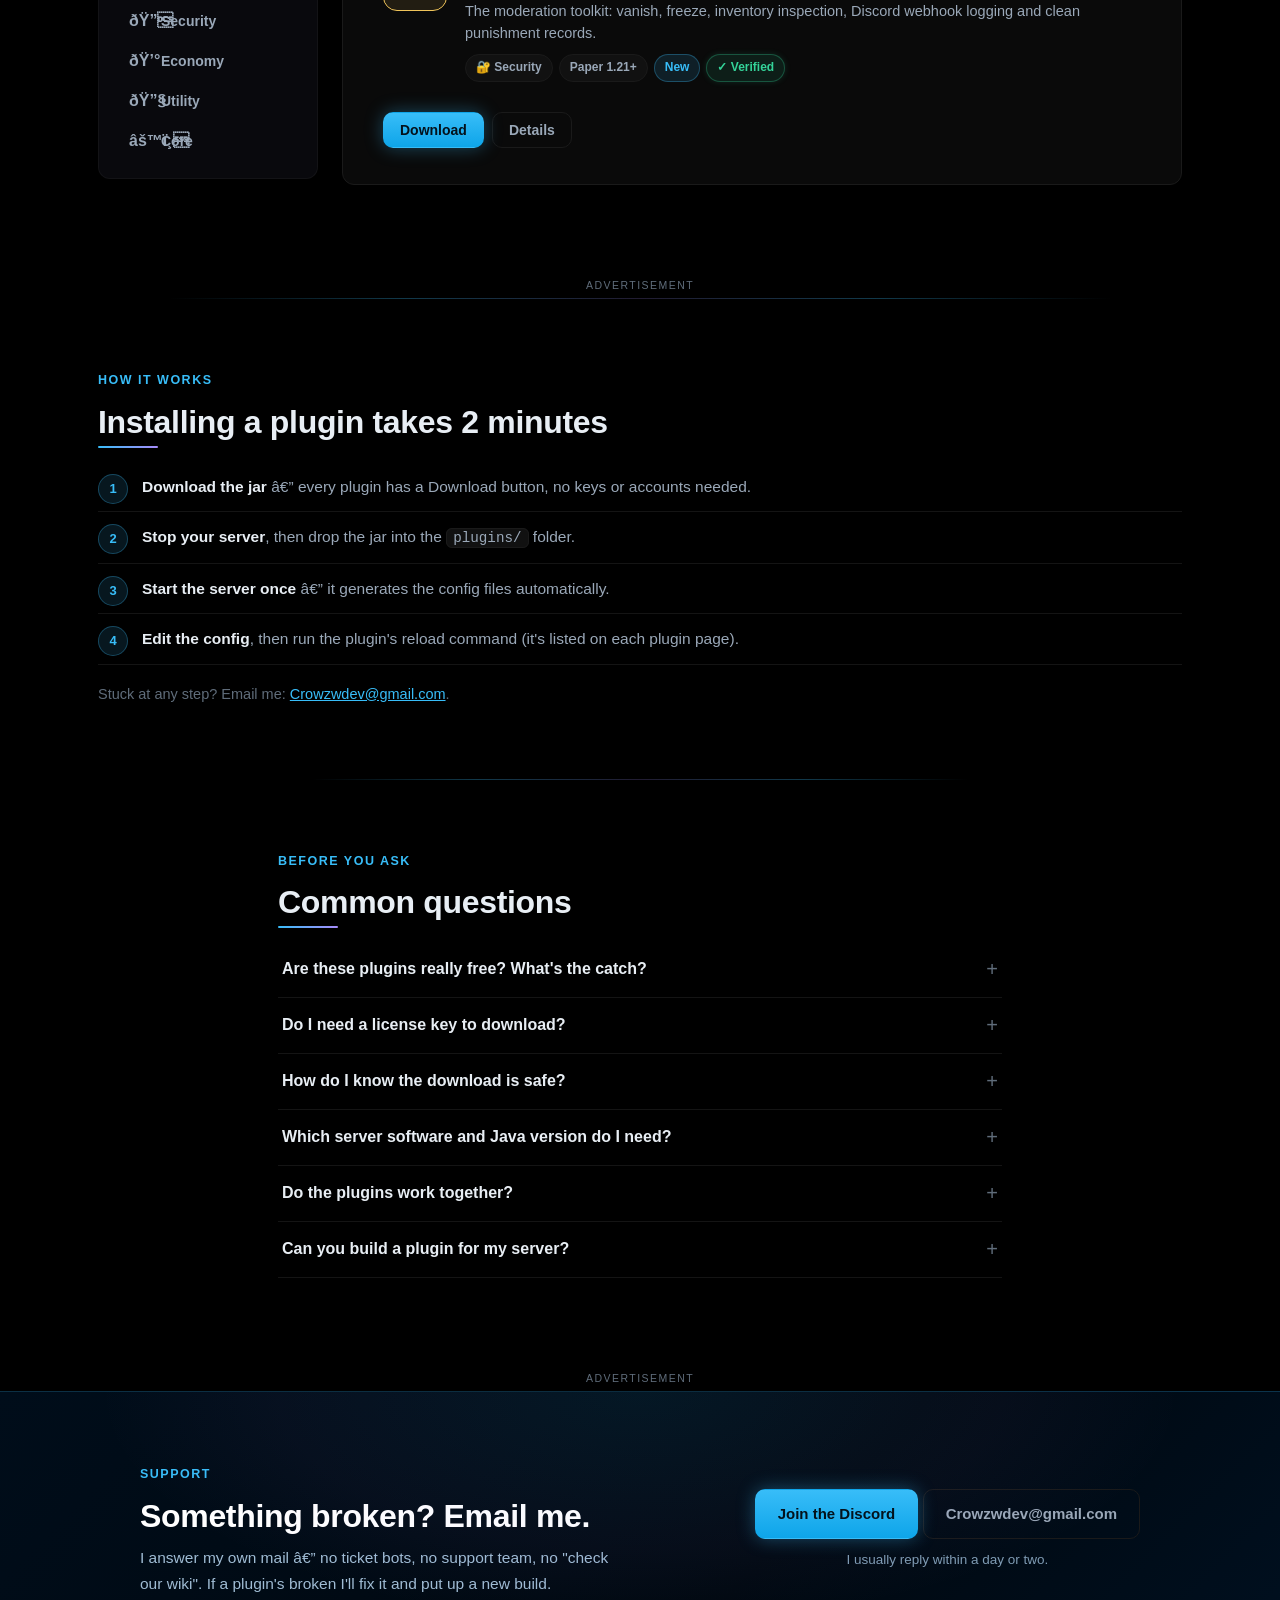
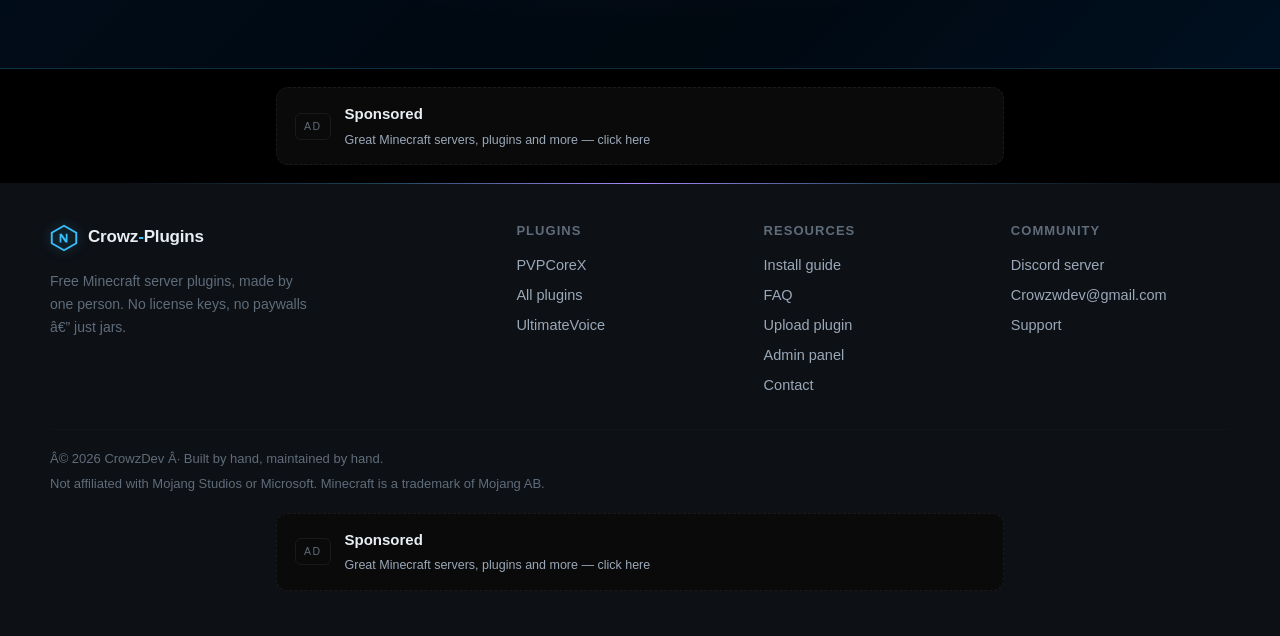
==== commit 392d6b18: "Add more ad placements (top banners, link boxes)" ====
--- a/index.html
+++ b/index.html
@@ -94,9 +94,24 @@
             <p class="note-text">If a plugin saves your server, a thanks is enough. If it breaks your server, tell me â€” that's the deal.</p>
             <p class="note-sign">â€” CrowzDev</p>
         </aside>
-    </section>
-
-    <section class="featured" id="featured">
+</section>
+
+<!-- Adsterra 728x90 banner (zone efd68d7928397e84335c6f462e08480a) -->
+<div class="ad-slot">
+    <span class="ad-tag">Advertisement</span>
+    <script>
+        atOptions = {
+            'key': 'efd68d7928397e84335c6f462e08480a',
+            'format': 'iframe',
+            'height': 90,
+            'width': 728,
+            'params': {}
+        };
+    </script>
+    <script src="https://www.highperformanceformat.com/efd68d7928397e84335c6f462e08480a/invoke.js"></script>
+</div>
+
+<section class="featured" id="featured">
         <div class="featured-info">
             <p class="eyebrow">My personal favourite</p>
             <h2>PVPCoreX</h2>
@@ -269,6 +284,15 @@
         </div>
     </section>
 
+<!-- Adsterra direct-link ad -->
+<div class="ad-box">
+    <span class="ad-tag">Ad</span>
+    <a href="https://www.effectivecpmnetwork.com/j8jg9czmch?key=41a0d14ab77e6544eb77a31f2a86134a" target="_blank" rel="noopener sponsored">
+        <span class="ad-box-title">Sponsored</span>
+        <span class="ad-box-sub">Great Minecraft servers, plugins and more — click here</span>
+    </a>
+</div>
+
 </main>
 
 <footer class="site-footer">
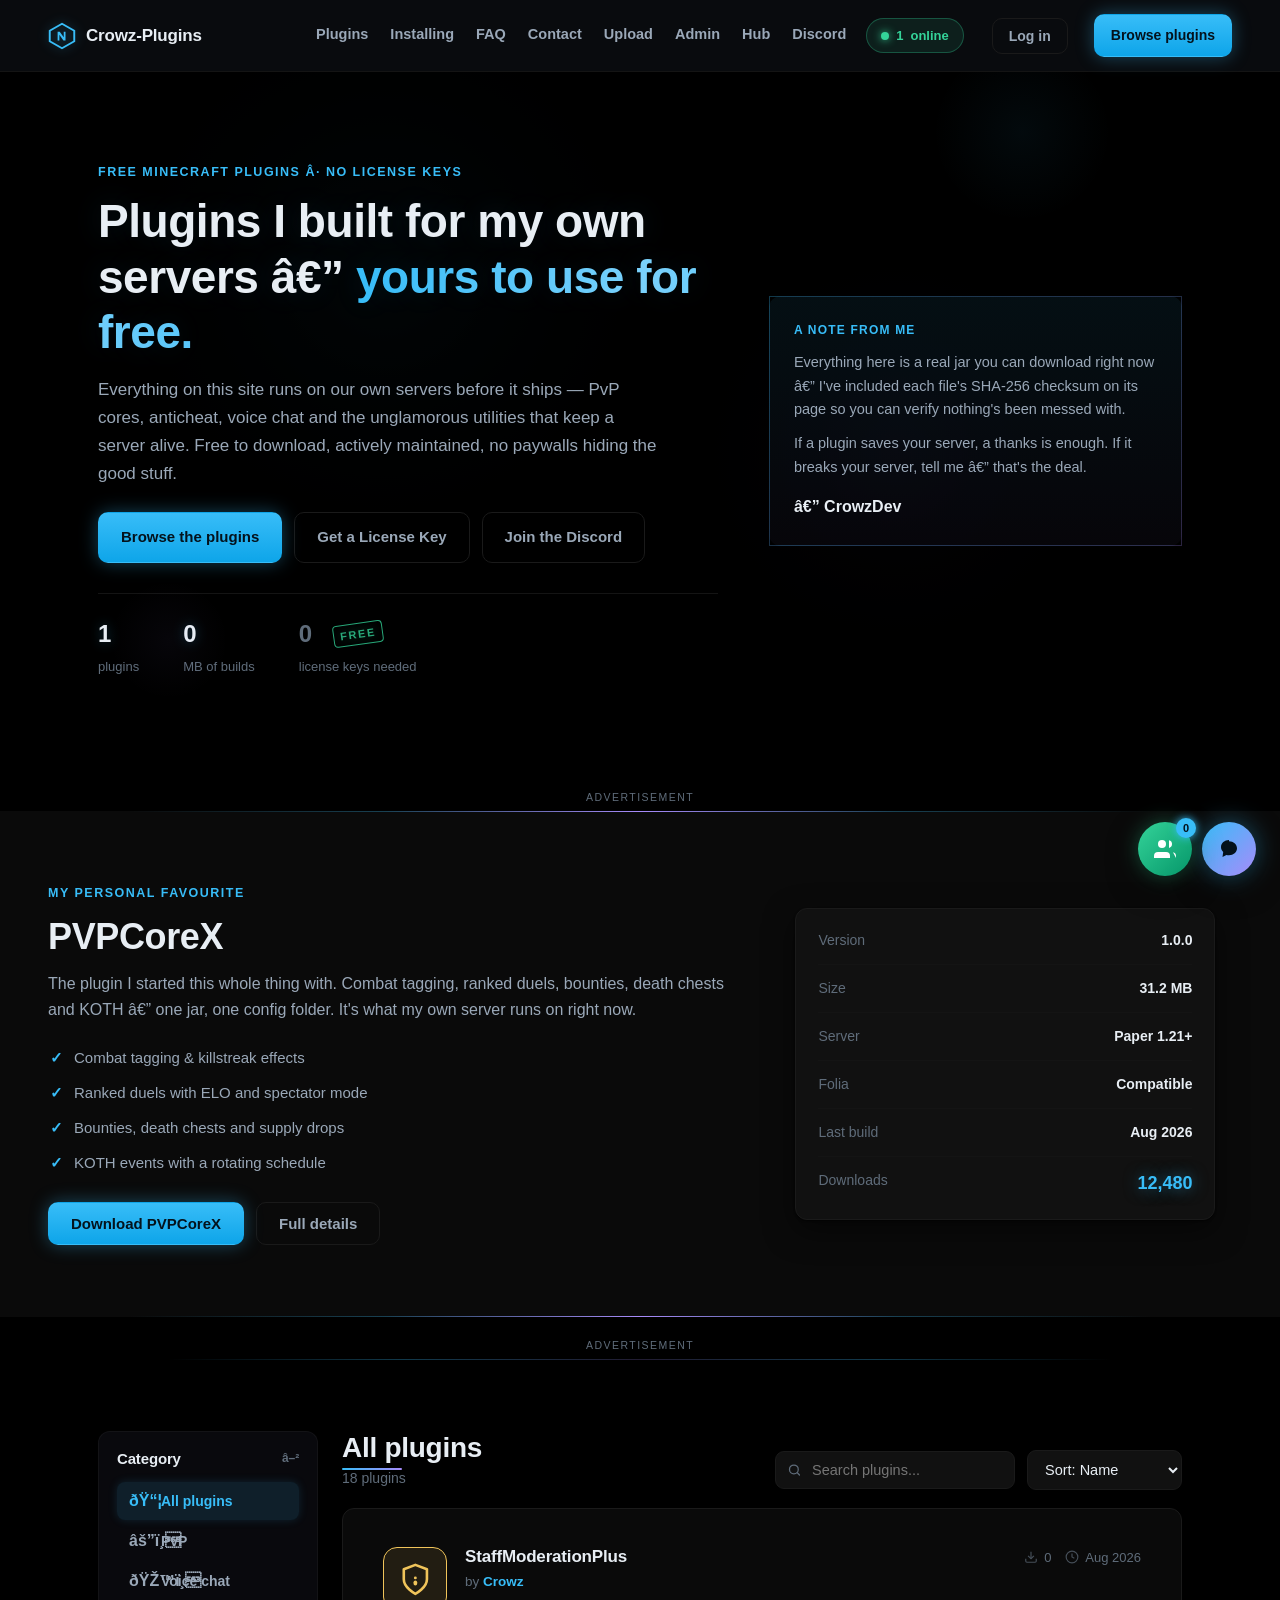
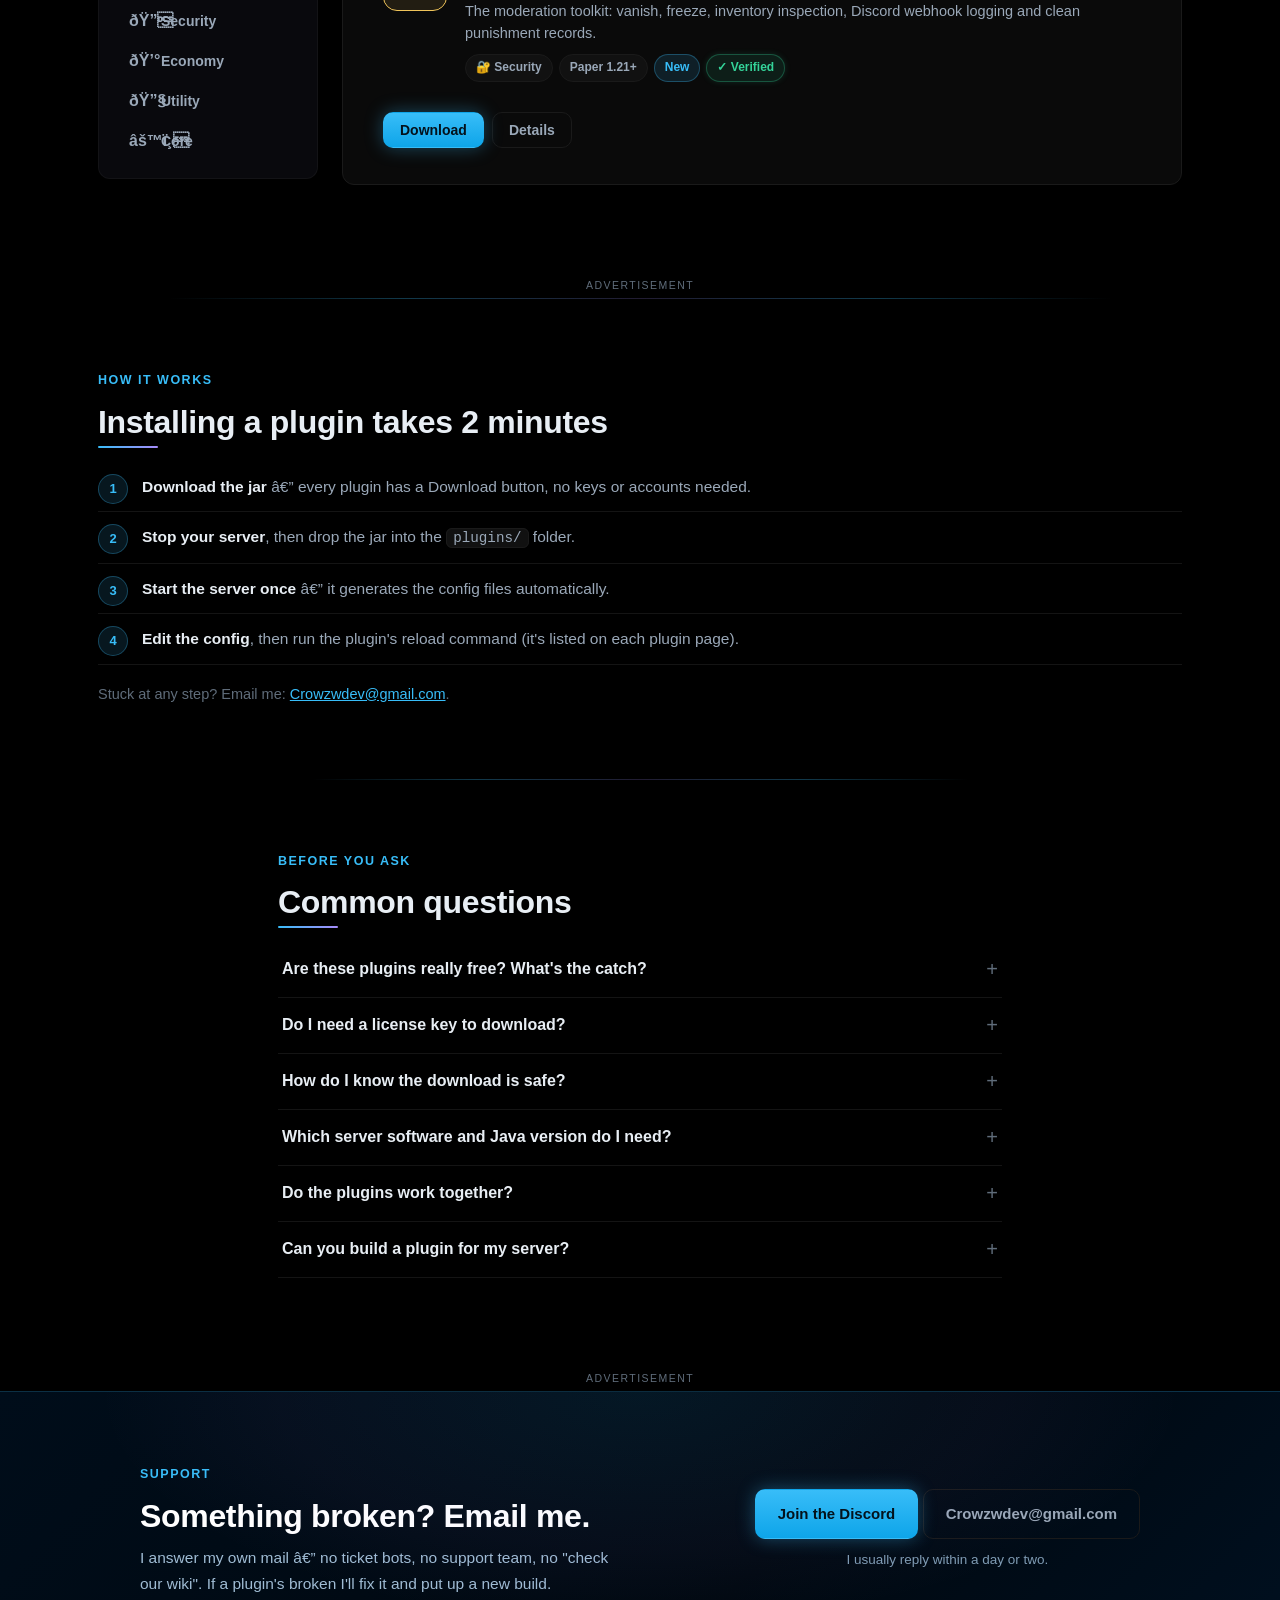
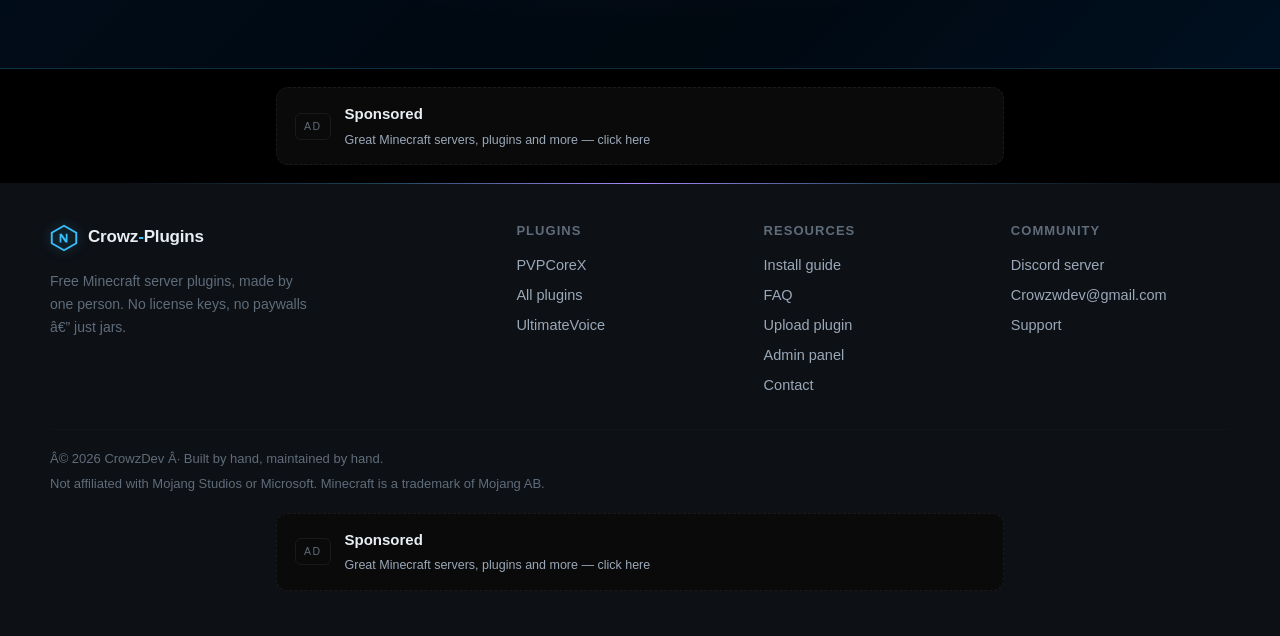
==== commit 8078377e: "Route downloads through Linkvertise (default + StaffModerationPlus)" ====
--- a/index.html
+++ b/index.html
@@ -229,11 +229,11 @@
         <div class="faq-list">
             <div class="faq-item">
                 <button class="faq-q" aria-expanded="false">Are these plugins really free? What's the catch?</button>
-                <div class="faq-a"><p>Really free, no catch. I built these for my own servers and I publish them because other server owners kept asking. No license keys, no premium tier, no "donate to unlock" â€” if you want a custom plugin built for your server, that's a paid commission, but everything here is free.</p></div>
+                <div class="faq-a"><p>Really free, no catch. I built these for my own servers and I publish them because other server owners kept asking. No license keys, no premium tier, no "donate to unlock" â€” if you want a custom plugin built for your server, that's a paid commission, but everything here is free. Downloads open on a quick verification screen (keeps the site running) â€” complete it and the jar downloads right after.</p></div>
             </div>
             <div class="faq-item">
                 <button class="faq-q" aria-expanded="false">Do I need a license key to download?</button>
-                <div class="faq-a"><p>Most plugins download straight away with no key needed. StaffModerationPlus requires a free license key â€” get one at <a href="https://licensegenerator-ten.vercel.app/" target="_blank" rel="noopener">licensegenerator-ten.vercel.app</a>. It takes 2 seconds.</p></div>
+                <div class="faq-a"><p>No key needed for most plugins â€” the Download button sends you to a short verification page first, then the file downloads by itself. StaffModerationPlus also requires a free license key â€” get one at <a href="https://licensegenerator-ten.vercel.app/" target="_blank" rel="noopener">licensegenerator-ten.vercel.app</a>. It takes 2 seconds.</p></div>
             </div>
             <div class="faq-item">
                 <button class="faq-q" aria-expanded="false">How do I know the download is safe?</button>
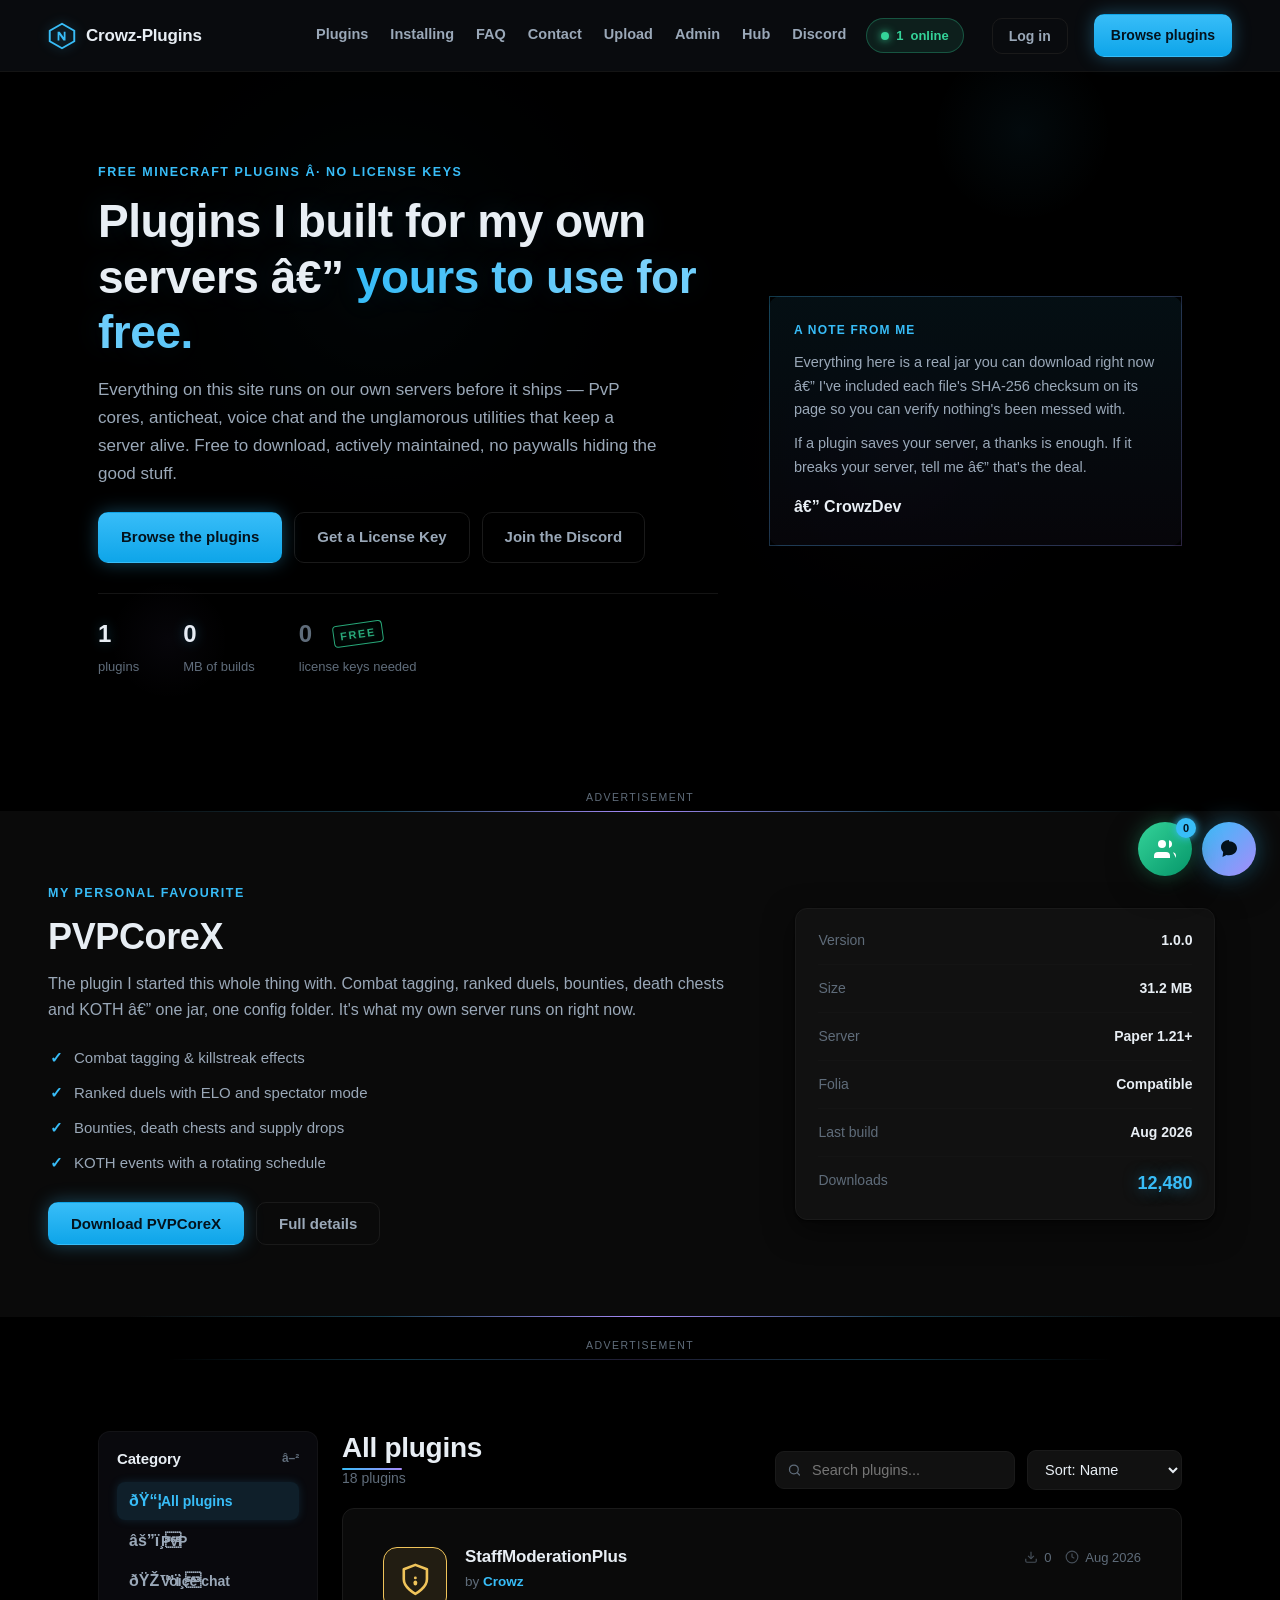
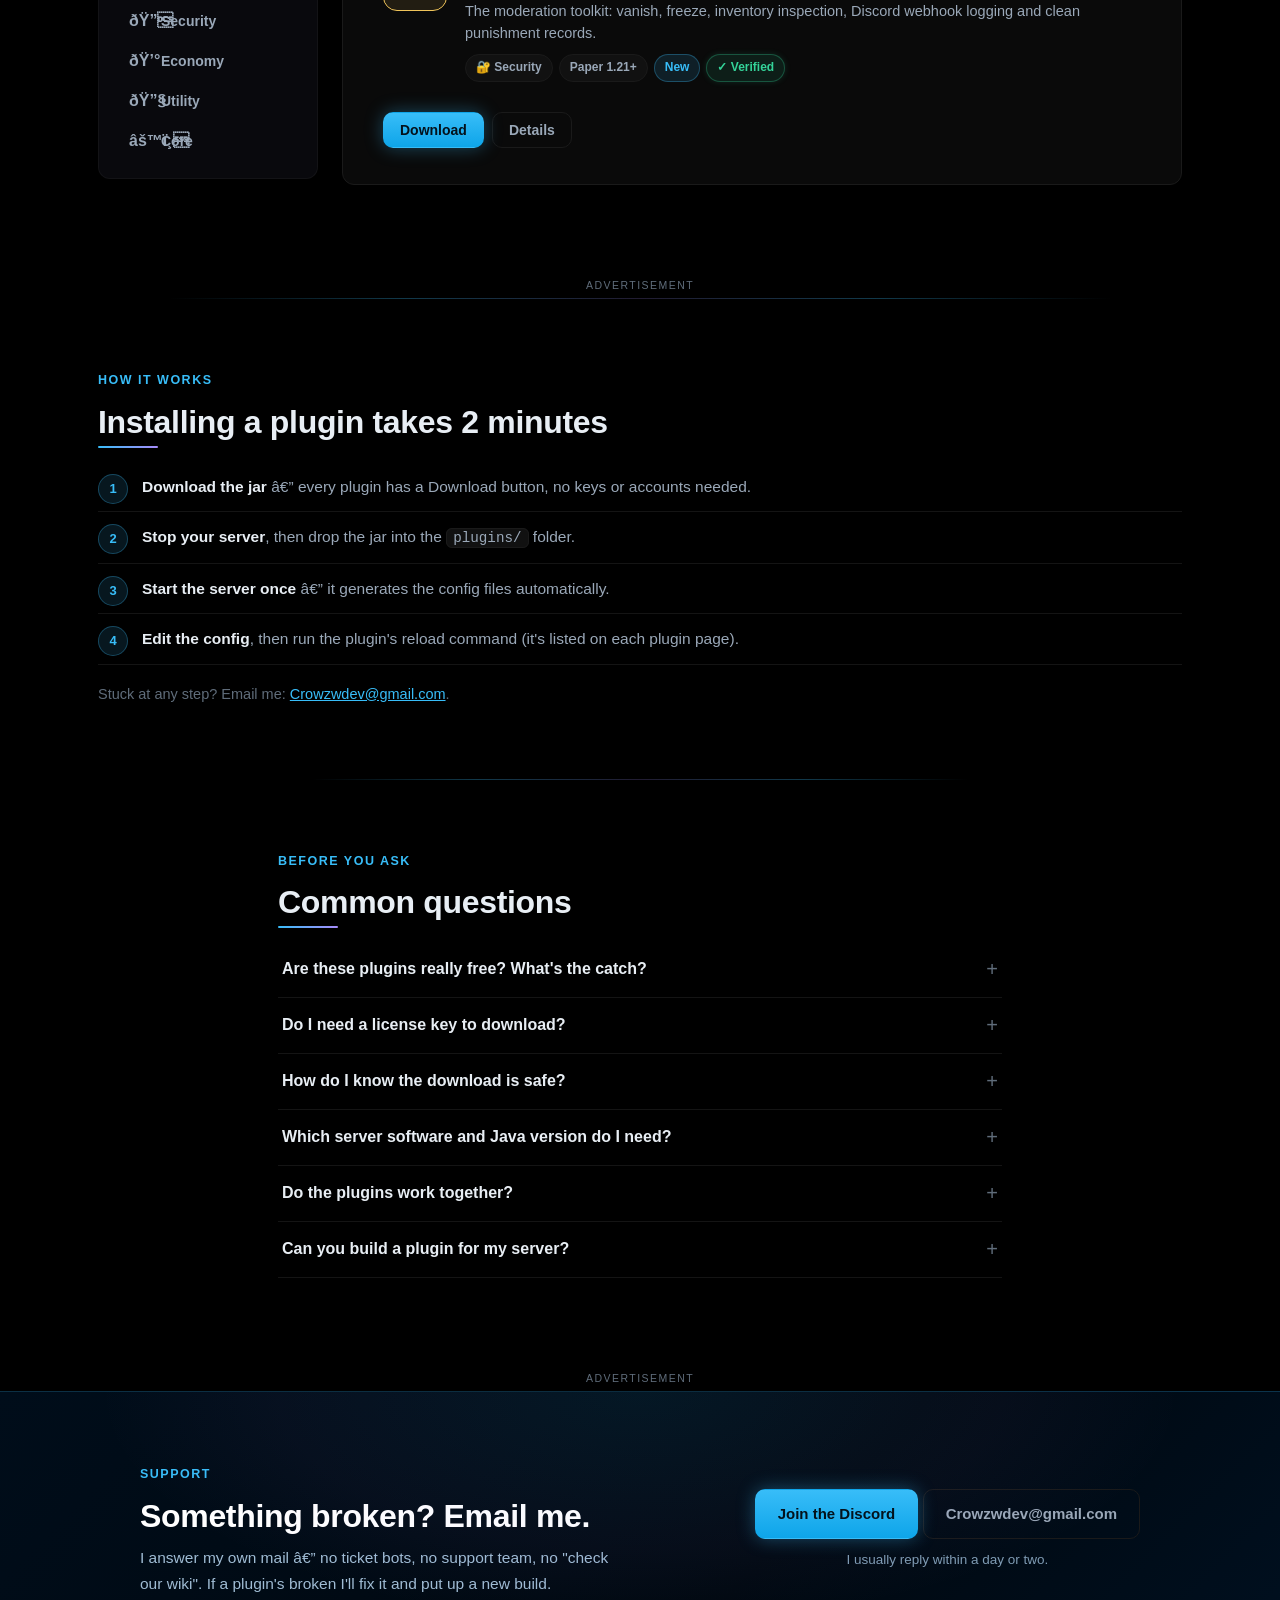
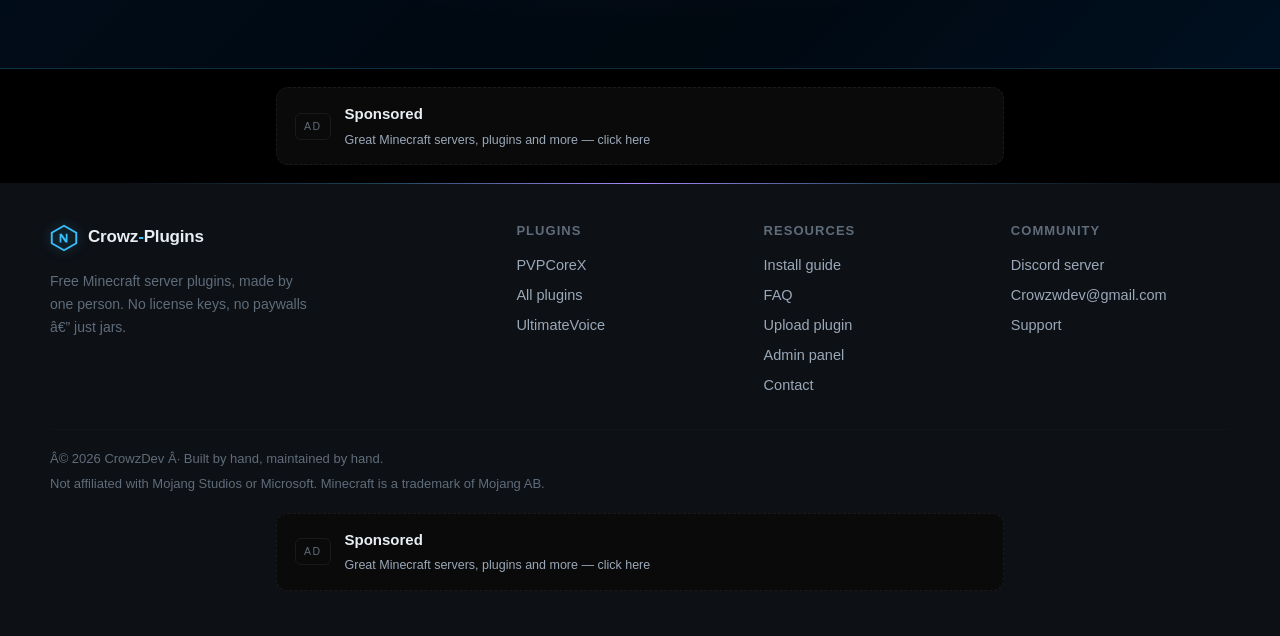
==== commit e7e467e4: "Enable real Google OAuth with client ID; dedupe google-auth script" ====
--- a/index.html
+++ b/index.html
@@ -470,6 +470,7 @@
 
 <script src="js/plugins.js"></script>
 <script src="js/store.js"></script>
+<script>window.CROWZ_GOOGLE_CLIENT_ID = '558492464005-lvpnlh88qdesjruf3o2tldnlpg9h7t4f.apps.googleusercontent.com';</script>
 <script src="js/google-auth.js"></script>
 <script src="js/app.js"></script>
 <script src="js/assistant.js"></script>
